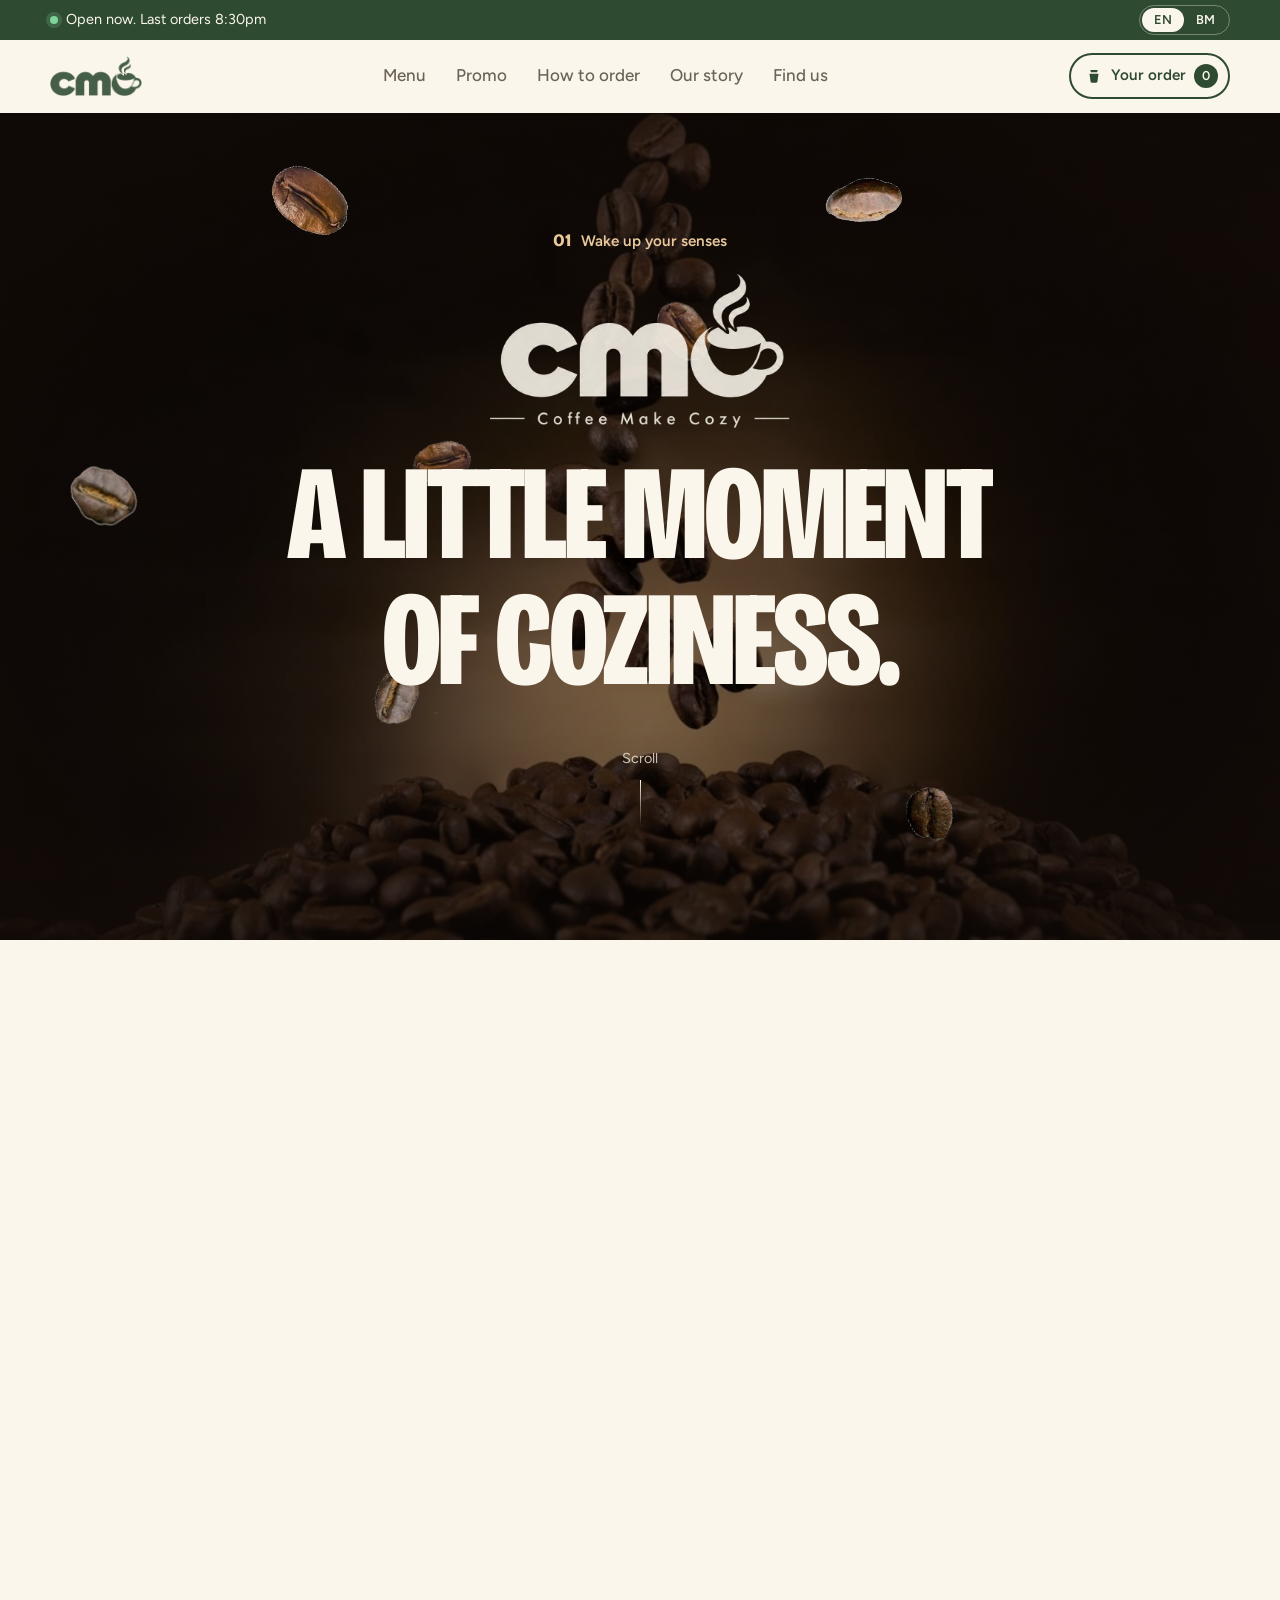
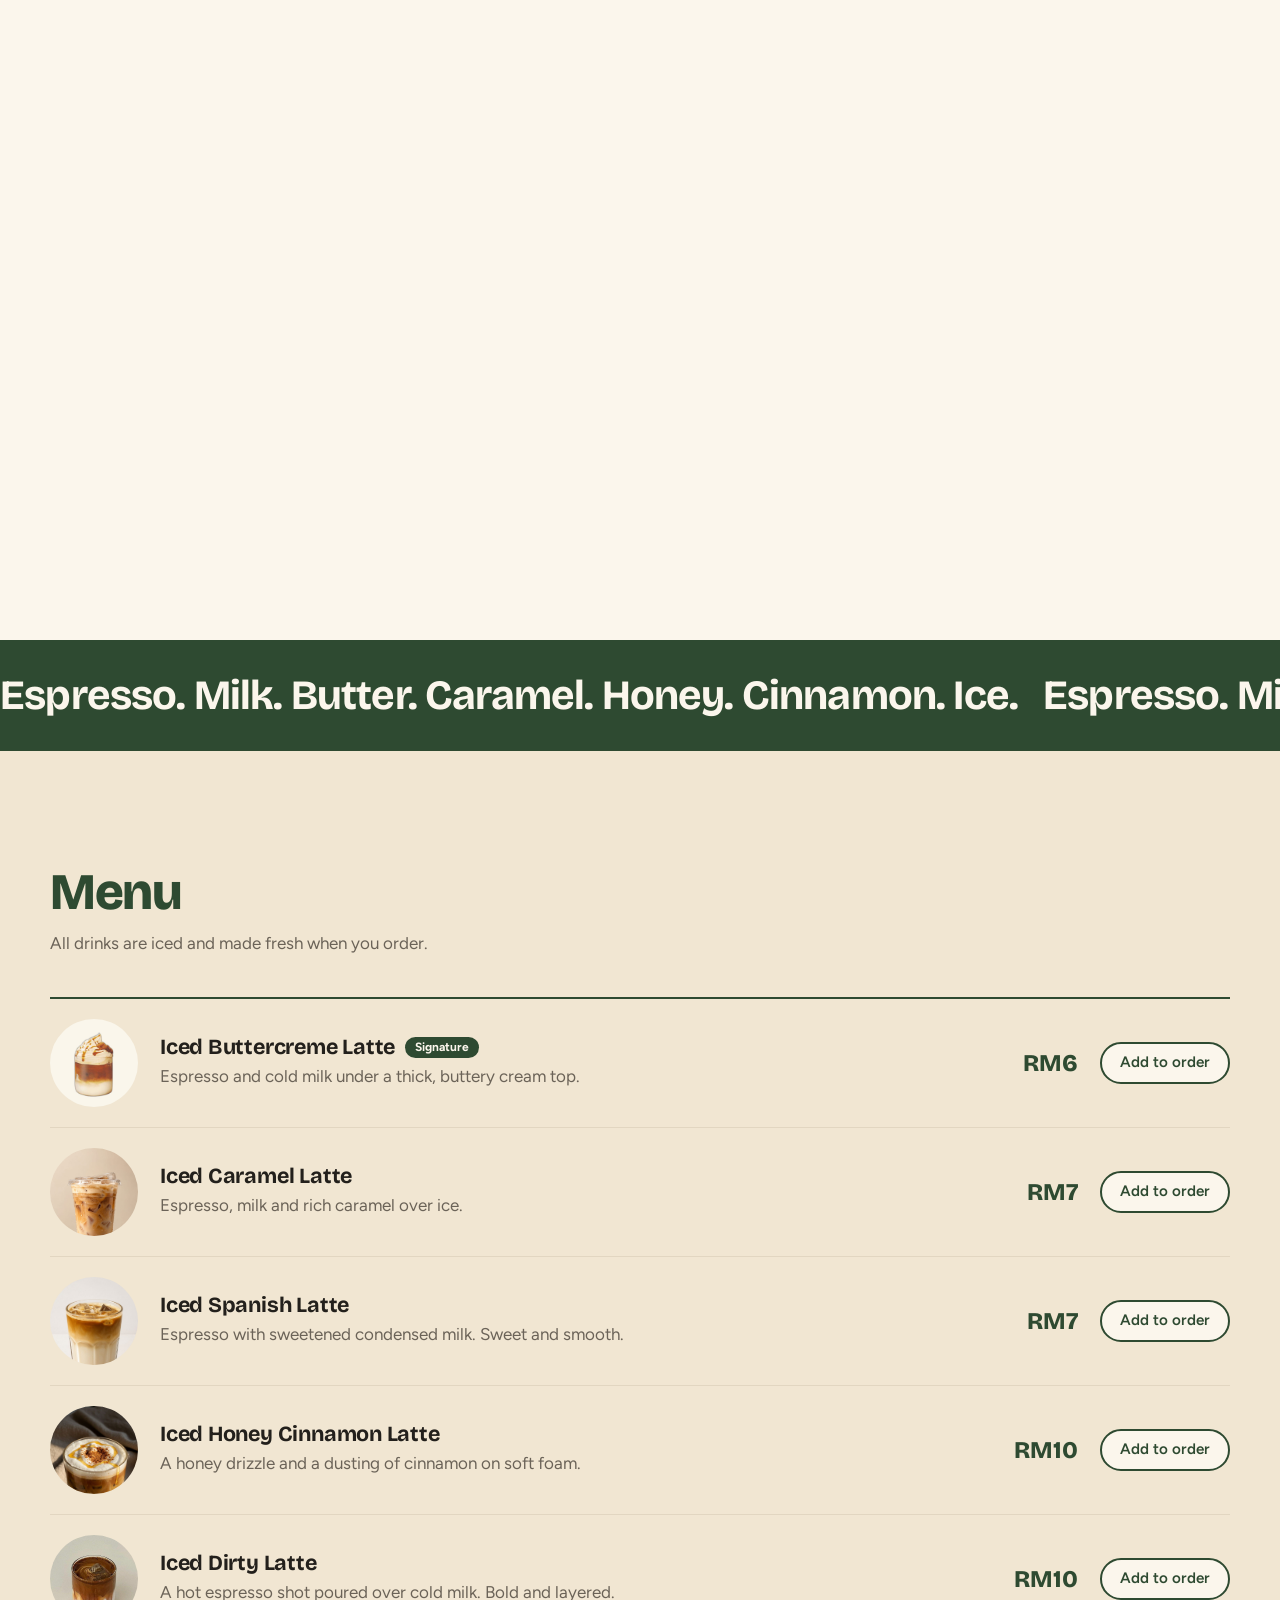
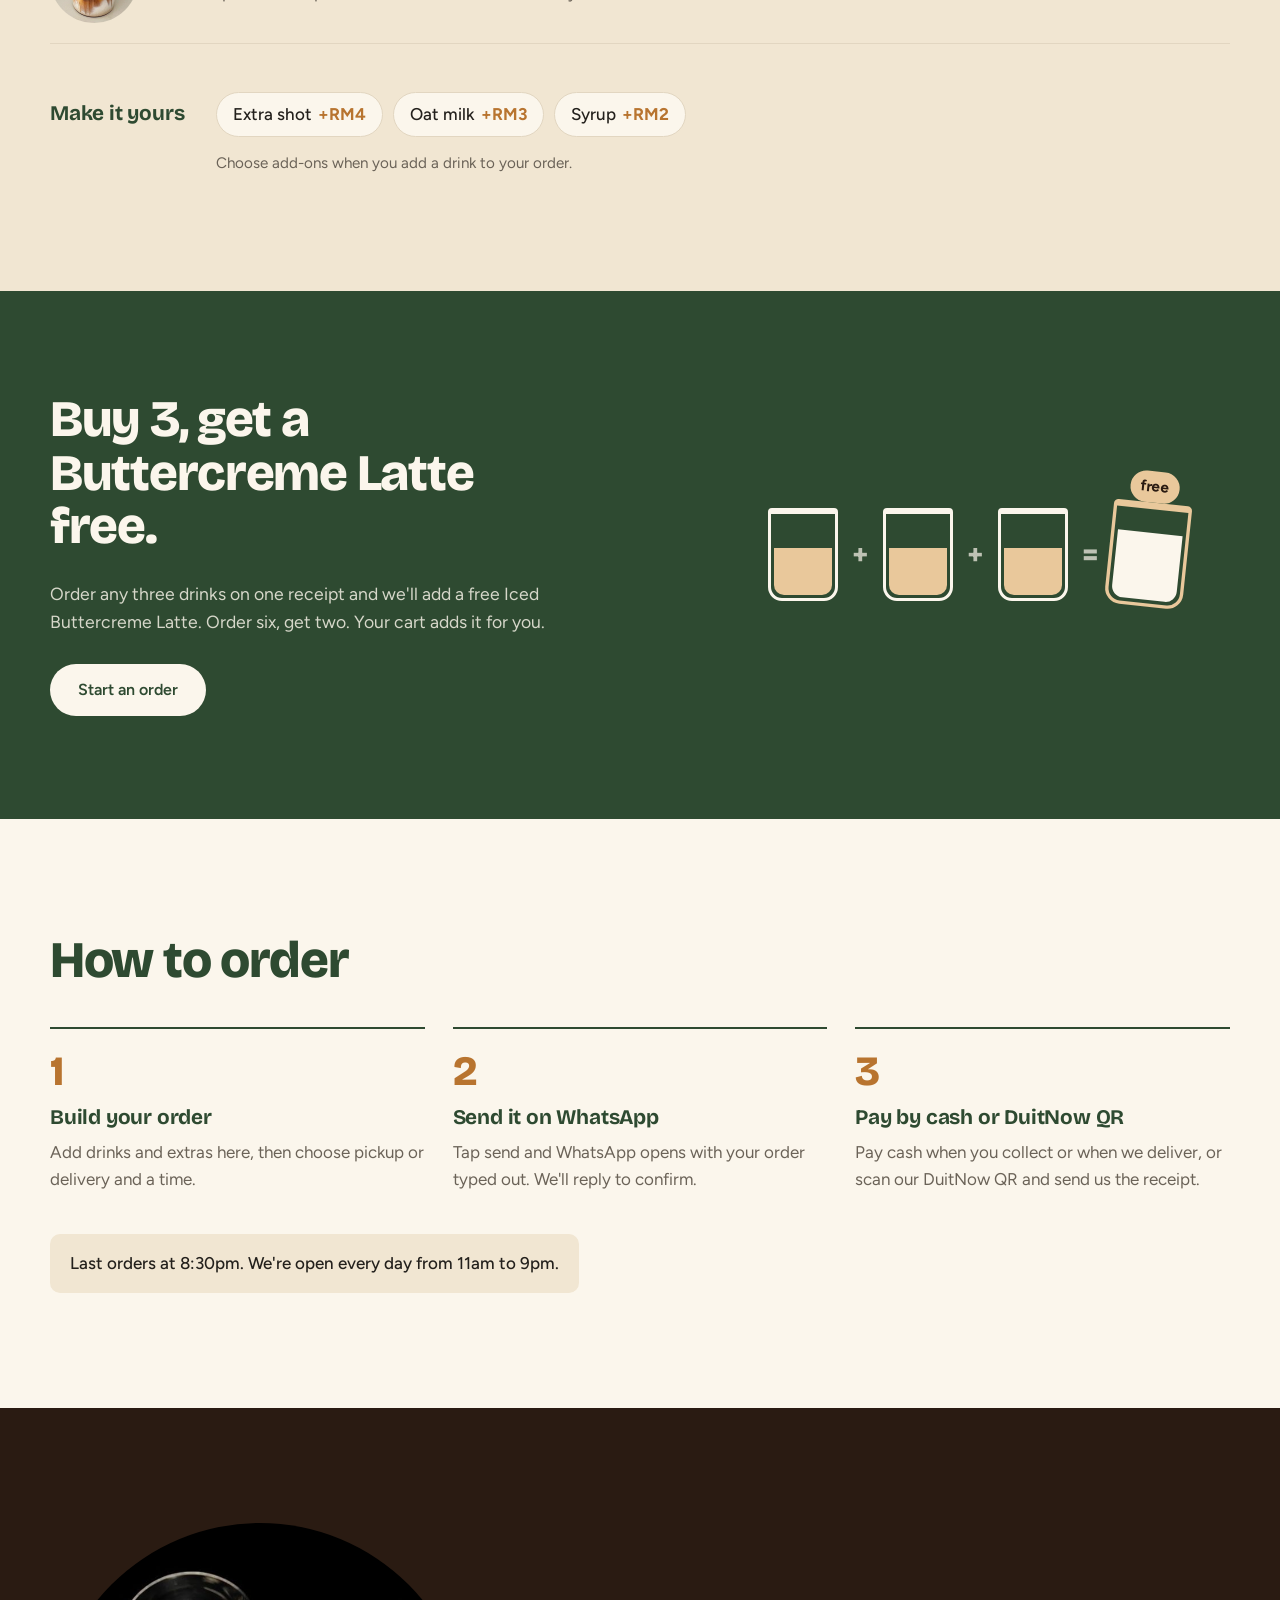
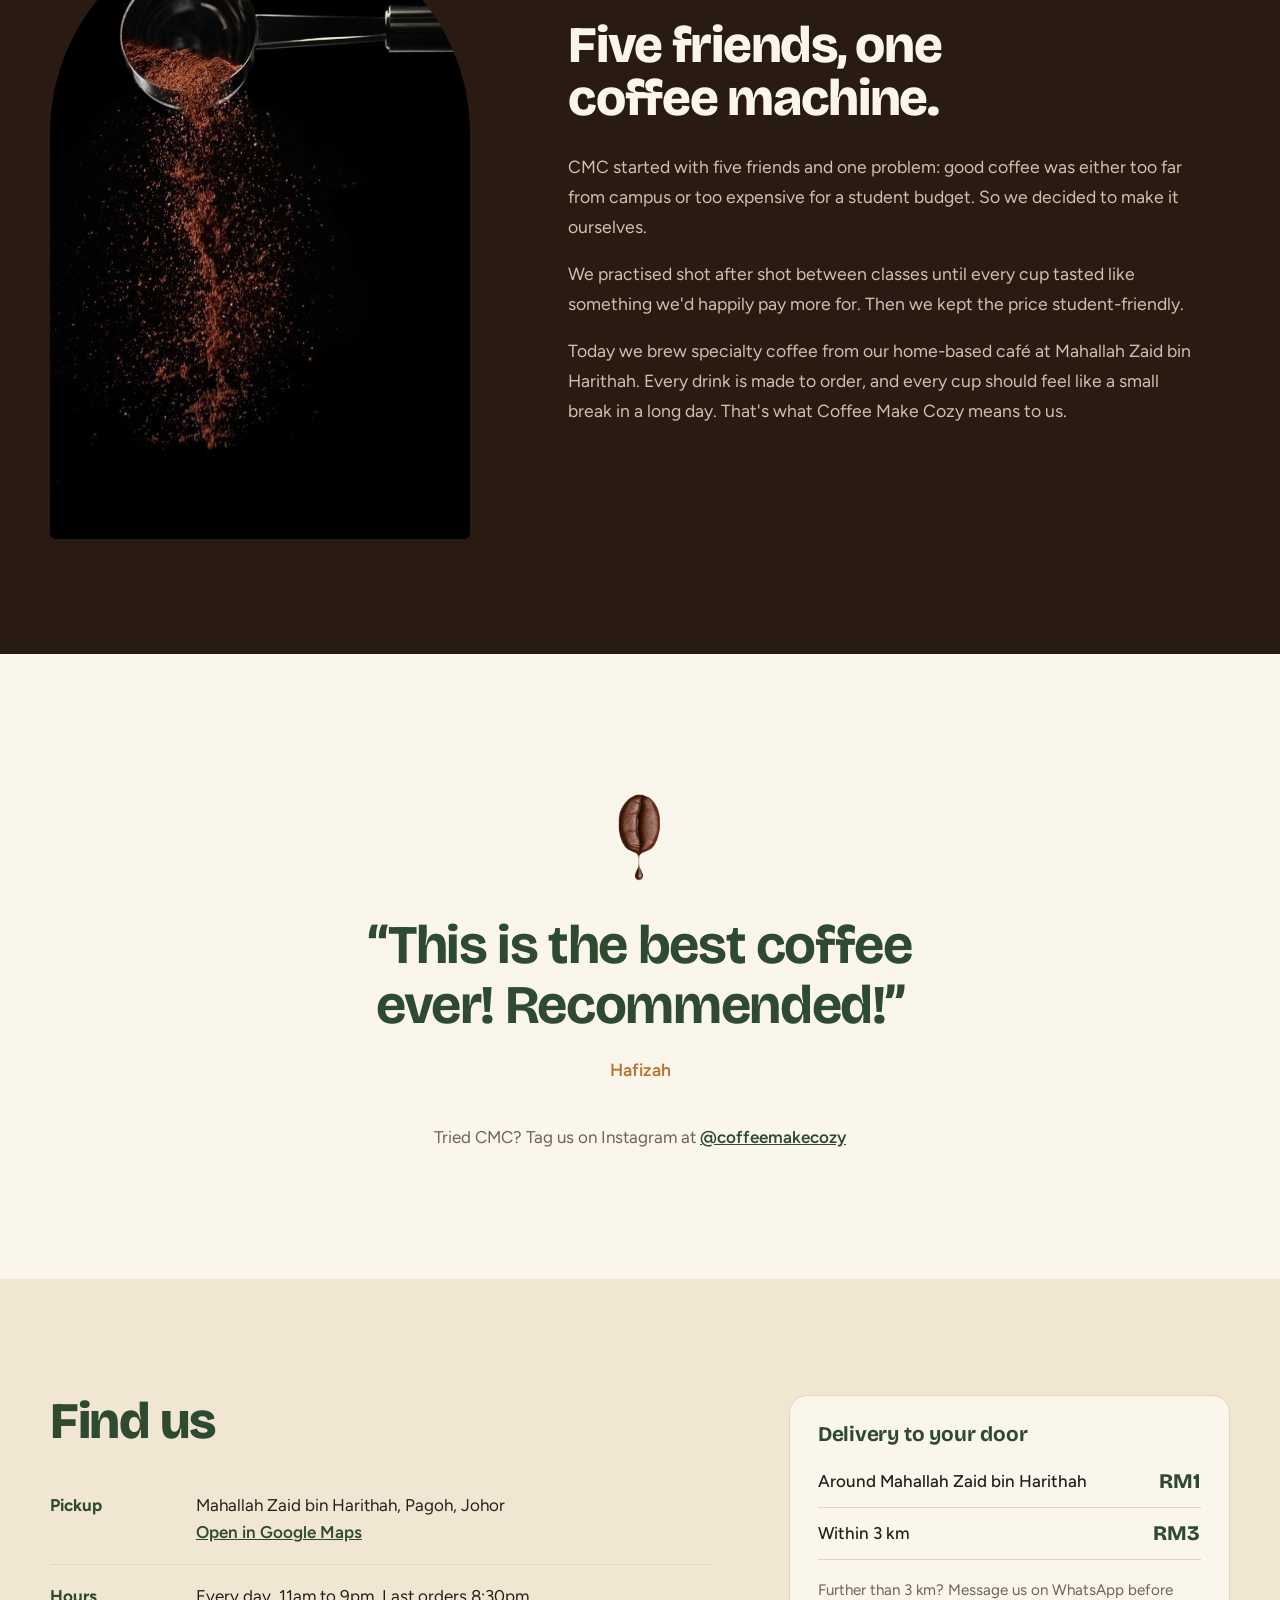
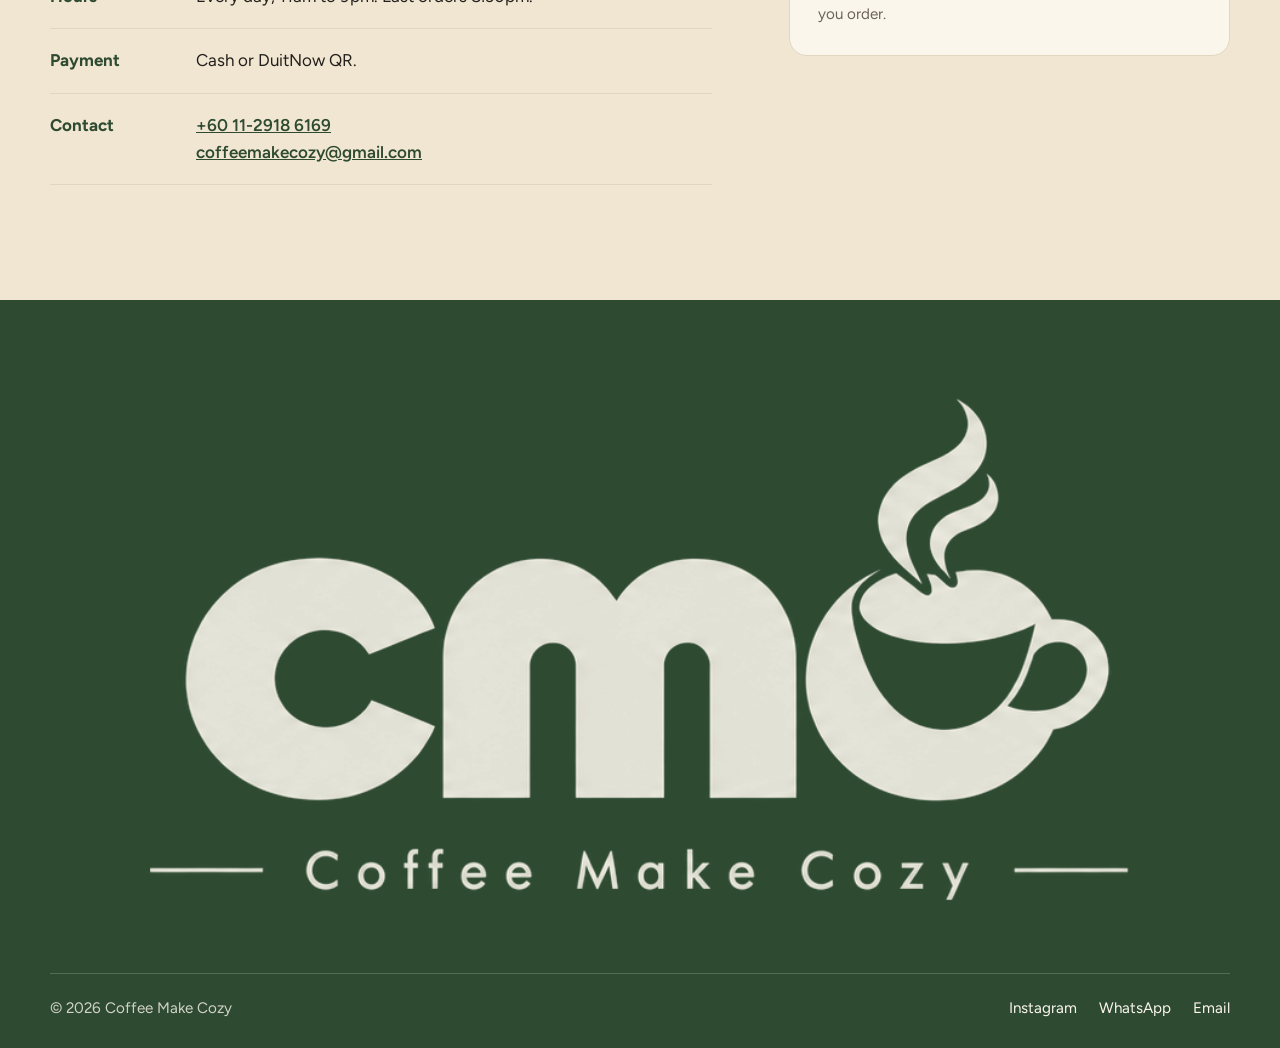
==== index.html @ 8792f879 "Scene 2: plastic-cup iced latte and real carafe pour - Iced latte in a clear plastic cup (background" ====
<!doctype html>
<html lang="en" class="no-js">
<head>
  <meta charset="utf-8">
  <meta name="viewport" content="width=device-width, initial-scale=1">
  <title>Coffee Make Cozy | Specialty iced lattes in Pagoh, Johor</title>
  <meta name="description" content="Specialty iced lattes at student prices. Order online or on WhatsApp, pick up at Mahallah Zaid bin Harithah, Pagoh, or get it delivered.">
  <meta name="theme-color" content="#2E4A31">
  <meta property="og:title" content="Coffee Make Cozy">
  <meta property="og:description" content="Specialty iced lattes at student prices in Pagoh, Johor.">
  <meta property="og:image" content="assets/img/beans-falling-dark.jpg">
  <link rel="icon" href="assets/img/mark-green.png" type="image/png">
  <link rel="preconnect" href="https://fonts.googleapis.com">
  <link rel="preconnect" href="https://fonts.gstatic.com" crossorigin>
  <link href="https://fonts.googleapis.com/css2?family=Bricolage+Grotesque:opsz,wdth,wght@12..96,75..100,500..800&family=Figtree:wght@400;500;600;700&display=swap" rel="stylesheet">
  <link rel="stylesheet" href="styles.css">
  <script>document.documentElement.classList.replace("no-js", "js");</script>
</head>
<body>
  <a class="skip-link" href="#main" data-i18n="skip">Skip to content</a>

  <div class="topbar">
    <div class="wrap topbar-inner">
      <p class="status" id="open-status"><span class="status-dot"></span><span id="open-status-text">Open daily, 11am to 9pm</span></p>
      <div class="lang" role="group" aria-label="Language">
        <button type="button" data-lang="en" aria-pressed="true">EN</button>
        <button type="button" data-lang="ms" aria-pressed="false">BM</button>
      </div>
    </div>
  </div>

  <header class="header">
    <div class="wrap header-inner">
      <a href="#top" class="brand" aria-label="Coffee Make Cozy, home">
        <img src="assets/img/mark-green.png" alt="" width="96" height="42">
      </a>
      <nav class="nav" id="nav" aria-label="Main">
        <a href="#menu" data-i18n="nav.menu">Menu</a>
        <a href="#promo" data-i18n="nav.promo">Promo</a>
        <a href="#how" data-i18n="nav.how">How to order</a>
        <a href="#story" data-i18n="nav.story">Our story</a>
        <a href="#find" data-i18n="nav.find">Find us</a>
      </nav>
      <div class="header-actions">
        <button type="button" class="cart-btn" id="cart-open" aria-haspopup="dialog">
          <svg viewBox="0 0 24 24" aria-hidden="true"><path d="M7 4h10l-1 3H8L7 4zm-1 5h12l-1.4 10.2A2 2 0 0 1 14.6 21H9.4a2 2 0 0 1-2-1.8L6 9z"/></svg>
          <span data-i18n="cart.button">Your order</span>
          <span class="cart-count" id="cart-count" aria-live="polite">0</span>
        </button>
        <button type="button" class="menu-toggle" id="menu-toggle" aria-expanded="false" aria-controls="nav">
          <span class="sr-only" data-i18n="nav.toggle">Menu</span>
          <span></span><span></span>
        </button>
      </div>
    </div>
  </header>

  <main id="main">
    <!-- STORY: three scroll-driven scenes (pinned stage) -->
    <section class="cmc-story" id="top" aria-label="Coffee Make Cozy">
      <div class="story-stage" id="story-stage">

        <!-- SCENE 01: Wake up your senses -->
        <div class="scene scene-1" id="scene-1">
          <div class="s1-bg"><img src="assets/img/beans-falling-dark.jpg" alt="" width="1289" height="860" fetchpriority="high"></div>
          <div class="s1-beans" id="s1-beans" aria-hidden="true"></div>
          <div class="s1-content">
            <p class="scene-tag"><span>01</span> <span data-i18n="s1.tag">Wake up your senses</span></p>
            <img class="s1-logo" src="assets/img/logo-cream.png" alt="Coffee Make Cozy" width="808" height="416">
            <h1 class="s1-title">
              <span class="line"><span data-i18n="s1.l1">A little moment</span></span>
              <span class="line"><span data-i18n="s1.l2">of coziness.</span></span>
            </h1>
            <p class="s1-cue" aria-hidden="true"><span data-i18n="s1.cue">Scroll</span><i></i></p>
          </div>
        </div>

        <!-- SCENE 02: The art of coffee -->
        <div class="scene scene-2" id="scene-2">
          <div class="s2-photo" id="s2-photo"><img src="assets/img/espresso-shot.jpg" alt="Espresso pouring from a portafilter into a glass" width="965" height="516" loading="lazy"></div>
          <div class="wrap s2-grid">
            <div class="s2-text">
              <p class="scene-tag"><span>02</span> <span data-i18n="s2.tag">The art of coffee</span></p>
              <h2 class="s2-title">
                <span class="s2-t1"><span class="line"><span data-i18n="s2.a1">Espresso.</span></span><span class="line"><span data-i18n="s2.a2">Milk.</span></span><span class="line"><span data-i18n="s2.a3">Ice.</span></span></span>
                <span class="s2-t2"><span class="line"><span data-i18n="s2.b1">Good coffee.</span></span><span class="line"><span data-i18n="s2.b2">Better moments.</span></span></span>
              </h2>
            </div>
            <div class="s2-glass" id="s2-glass" aria-hidden="true">
              <img class="s2-pour" src="assets/img/coffee-pour.webp" alt="" width="700" height="932" loading="lazy">
              <img class="glass-ghost" src="assets/img/cup-empty.webp" alt="" width="492" height="706" loading="lazy">
              <img class="glass-fill" src="assets/img/cup-latte.webp" alt="" width="492" height="706" loading="lazy">
              <span class="ice ice-1"></span><span class="ice ice-2"></span><span class="ice ice-3"></span>
            </div>
            <ol class="s2-steps">
              <li data-step="ice"><b data-i18n="s2.ice">Ice</b><span data-i18n="s2.iceD">A full glass, so every sip stays cold.</span></li>
              <li data-step="milk"><b data-i18n="s2.milk">Milk</b><span data-i18n="s2.milkD">Fresh and cold, poured first.</span></li>
              <li data-step="espresso"><b data-i18n="s2.esp">Espresso</b><span data-i18n="s2.espD">Pulled to order and poured over the top.</span></li>
            </ol>
          </div>
        </div>

        <!-- SCENE 03: Signature collection -->
        <div class="scene scene-3" id="scene-3">
          <div class="wrap s3-grid">
            <div class="s3-copy">
              <p class="scene-tag s3-item"><span>03</span> <span data-i18n="s3.tag">Signature collection</span></p>
              <h2 class="s3-title s3-item">Iced Buttercreme Latte</h2>
              <p class="s3-desc s3-item" data-i18n="sig.body">Espresso and cold milk under a thick, buttery cream top. It's the drink we're known for, and the one we give away free with every three you buy.</p>
              <div class="s3-buy s3-item">
                <span class="price-big">RM6</span>
                <button type="button" class="btn btn-ghost" data-add="buttercreme" data-i18n="menu.add">Add to order</button>
              </div>
              <div class="s3-cta s3-item">
                <a href="#menu" class="btn btn-primary" data-i18n="hero.order">Order now</a>
                <a href="https://wa.me/601129186169" class="btn btn-wa" target="_blank" rel="noopener">
                  <svg viewBox="0 0 24 24" aria-hidden="true"><path d="M12 2a10 10 0 0 0-8.6 15.1L2 22l5-1.3A10 10 0 1 0 12 2zm5.3 14.1c-.2.6-1.3 1.2-1.8 1.2-.5.1-1 .2-3.3-.7-2.8-1.1-4.5-4-4.7-4.2-.1-.2-1.1-1.5-1.1-2.9s.7-2 1-2.3c.2-.3.5-.3.7-.3h.5c.2 0 .4 0 .6.5l.8 2c.1.2.1.4 0 .5l-.3.5-.4.4c-.1.2-.3.3-.1.6.2.3.8 1.3 1.7 2.1 1.2 1 2.1 1.3 2.4 1.5.3.1.5.1.6-.1l.9-1c.2-.3.4-.2.6-.1l1.9.9c.3.1.5.2.5.3.1.2.1.7-.1 1.3z"/></svg>
                  <span data-i18n="hero.wa">Chat on WhatsApp</span>
                </a>
              </div>
              <ul class="hero-facts s3-item">
                <li><strong data-i18n="hero.fact0a">RM6–10</strong> <span data-i18n="hero.fact0">specialty coffee at student prices</span></li>
                <li><strong data-i18n="hero.fact2a">Buy 3</strong> <span data-i18n="hero.fact2">get a signature free</span></li>
                <li><strong>RM1</strong> <span data-i18n="hero.fact3">delivery around the mahallah</span></li>
              </ul>
            </div>
          </div>
          <div class="s3-cup" id="s3-cup"><img src="assets/img/signature-cup.webp" alt="Iced Buttercreme Latte with whipped cream and caramel drizzle" width="430" height="700" loading="lazy"></div>
        </div>

      </div>
    </section>

    <!-- INGREDIENT MARQUEE -->
    <div class="marquee" aria-hidden="true">
      <div class="marquee-track">
        <span>Espresso. Milk. Butter. Caramel. Honey. Cinnamon. Ice.</span>
        <span>Espresso. Milk. Butter. Caramel. Honey. Cinnamon. Ice.</span>
      </div>
    </div>

    <!-- MENU -->
    <section class="menu" id="menu">
      <div class="wrap">
        <div class="section-head">
          <h2 data-i18n="menu.title">Menu</h2>
          <p data-i18n="menu.sub">All drinks are iced and made fresh when you order.</p>
        </div>
        <ul class="menu-list" id="menu-list"></ul>
        <div class="addons">
          <h3 data-i18n="menu.addons">Make it yours</h3>
          <ul class="addon-list" id="addon-list"></ul>
          <p class="addons-note" data-i18n="menu.addonsNote">Choose add-ons when you add a drink to your order.</p>
        </div>
      </div>
    </section>

    <!-- PROMO -->
    <section class="promo" id="promo">
      <div class="wrap promo-inner">
        <div class="promo-copy">
          <h2 data-i18n="promo.title">Buy 3, get a Buttercreme Latte free.</h2>
          <p data-i18n="promo.body">Order any three drinks on one receipt and we'll add a free Iced Buttercreme Latte. Order six, get two. Your cart adds it for you.</p>
          <a href="#menu" class="btn btn-cream" data-i18n="promo.cta">Start an order</a>
        </div>
        <div class="promo-cups" aria-hidden="true">
          <span class="cup"></span><span class="plus">+</span>
          <span class="cup"></span><span class="plus">+</span>
          <span class="cup"></span><span class="plus">=</span>
          <span class="cup cup-free"><em data-i18n="promo.free">free</em></span>
        </div>
      </div>
    </section>

    <!-- HOW TO ORDER -->
    <section class="how" id="how">
      <div class="wrap">
        <div class="section-head">
          <h2 data-i18n="how.title">How to order</h2>
        </div>
        <ol class="steps">
          <li>
            <h3 data-i18n="how.s1t">Build your order</h3>
            <p data-i18n="how.s1">Add drinks and extras here, then choose pickup or delivery and a time.</p>
          </li>
          <li>
            <h3 data-i18n="how.s2t">Send it on WhatsApp</h3>
            <p data-i18n="how.s2">Tap send and WhatsApp opens with your order typed out. We'll reply to confirm.</p>
          </li>
          <li>
            <h3 data-i18n="how.s3t">Pay by cash or DuitNow QR</h3>
            <p data-i18n="how.s3">Pay cash when you collect or when we deliver, or scan our DuitNow QR and send us the receipt.</p>
          </li>
        </ol>
        <p class="how-note" data-i18n="how.note">Last orders at 8:30pm. We're open every day from 11am to 9pm.</p>
      </div>
    </section>

    <!-- STORY -->
    <section class="story" id="story">
      <div class="wrap story-grid">
        <figure class="arch story-arch">
          <img src="assets/img/grounds-pour.jpg" alt="Freshly ground coffee falling from a scoop" width="734" height="1200" loading="lazy">
        </figure>
        <div class="story-copy">
          <h2 data-i18n="story.title">Five friends, one coffee machine.</h2>
          <p data-i18n="story.p1">CMC started with five friends and one problem: good coffee was either too far from campus or too expensive for a student budget. So we decided to make it ourselves.</p>
          <p data-i18n="story.p2">We practised shot after shot between classes until every cup tasted like something we'd happily pay more for. Then we kept the price student-friendly.</p>
          <p data-i18n="story.p3">Today we brew specialty coffee from our home-based café at Mahallah Zaid bin Harithah. Every drink is made to order, and every cup should feel like a small break in a long day. That's what Coffee Make Cozy means to us.</p>
        </div>
      </div>
    </section>

    <!-- REVIEW -->
    <section class="review" aria-labelledby="review-title">
      <div class="wrap review-inner">
        <h2 id="review-title" class="sr-only" data-i18n="review.title">What customers say</h2>
        <img class="review-bean" src="assets/img/bean-drip.webp" alt="" aria-hidden="true">
        <figure>
          <blockquote>“This is the best coffee ever! Recommended!”</blockquote>
          <figcaption>Hafizah</figcaption>
        </figure>
        <p class="review-ask"><span data-i18n="review.ask">Tried CMC? Tag us on Instagram at</span> <a href="https://instagram.com/coffeemakecozy" target="_blank" rel="noopener">@coffeemakecozy</a></p>
      </div>
    </section>

    <!-- FIND US -->
    <section class="find" id="find">
      <div class="wrap find-grid">
        <div>
          <h2 data-i18n="find.title">Find us</h2>
          <dl class="find-list">
            <div>
              <dt data-i18n="find.pickup">Pickup</dt>
              <dd>Mahallah Zaid bin Harithah, Pagoh, Johor<br>
                <a href="https://www.google.com/maps/search/?api=1&query=Mahallah+Zaid+bin+Harithah+Pagoh+Johor" target="_blank" rel="noopener" data-i18n="find.map">Open in Google Maps</a>
              </dd>
            </div>
            <div>
              <dt data-i18n="find.hours">Hours</dt>
              <dd data-i18n="find.hoursVal">Every day, 11am to 9pm. Last orders 8:30pm.</dd>
            </div>
            <div>
              <dt data-i18n="find.pay">Payment</dt>
              <dd data-i18n="find.payVal">Cash or DuitNow QR.</dd>
            </div>
            <div>
              <dt data-i18n="find.contact">Contact</dt>
              <dd>
                <a href="https://wa.me/601129186169" target="_blank" rel="noopener">+60 11-2918 6169</a><br>
                <a href="mailto:coffeemakecozy@gmail.com">coffeemakecozy@gmail.com</a>
              </dd>
            </div>
          </dl>
        </div>
        <div class="delivery-card">
          <h3 data-i18n="find.delivery">Delivery to your door</h3>
          <table class="fees">
            <tbody>
              <tr><th scope="row" data-i18n="find.zone1">Around Mahallah Zaid bin Harithah</th><td>RM1</td></tr>
              <tr><th scope="row" data-i18n="find.zone2">Within 3 km</th><td>RM3</td></tr>
            </tbody>
          </table>
          <p data-i18n="find.further">Further than 3 km? Message us on WhatsApp before you order.</p>
        </div>
      </div>
    </section>
  </main>

  <footer class="footer">
    <div class="wrap">
      <img class="footer-logo" src="assets/img/logo-cream.png" alt="Coffee Make Cozy" width="808" height="416">
      <div class="footer-row">
        <p>© <span id="year"></span> Coffee Make Cozy</p>
        <nav aria-label="Social">
          <a href="https://instagram.com/coffeemakecozy" target="_blank" rel="noopener">Instagram</a>
          <a href="https://wa.me/601129186169" target="_blank" rel="noopener">WhatsApp</a>
          <a href="mailto:coffeemakecozy@gmail.com" data-i18n="footer.email">Email</a>
        </nav>
      </div>
    </div>
  </footer>

  <!-- Floating cart button (mobile) -->
  <button type="button" class="fab" id="fab" hidden>
    <span data-i18n="cart.view">View order</span>
    <span class="fab-total" id="fab-total">RM0</span>
  </button>

  <!-- Add-to-order dialog -->
  <dialog class="sheet" id="item-dialog" aria-labelledby="item-title">
    <form method="dialog" class="sheet-body" id="item-form">
      <div class="sheet-head">
        <h2 id="item-title">Drink</h2>
        <button type="button" class="icon-btn" data-close aria-label="Close">×</button>
      </div>
      <p class="item-desc" id="item-desc"></p>
      <fieldset class="opts">
        <legend data-i18n="item.addons">Add-ons (optional)</legend>
        <div id="item-addons"></div>
      </fieldset>
      <div class="qty-row">
        <span data-i18n="item.qty">Quantity</span>
        <div class="qty">
          <button type="button" data-step="-1" aria-label="Decrease">−</button>
          <output id="item-qty">1</output>
          <button type="button" data-step="1" aria-label="Increase">+</button>
        </div>
      </div>
      <button type="submit" class="btn btn-primary btn-block" id="item-submit">Add to order</button>
    </form>
  </dialog>

  <!-- Cart drawer -->
  <dialog class="drawer" id="cart" aria-labelledby="cart-title">
    <div class="drawer-body">
      <div class="sheet-head">
        <h2 id="cart-title" data-i18n="cart.title">Your order</h2>
        <button type="button" class="icon-btn" data-close aria-label="Close">×</button>
      </div>

      <div id="cart-empty" class="cart-empty">
        <p data-i18n="cart.empty">Your order is empty. Add a drink from the menu to get started.</p>
        <a href="#menu" class="btn btn-primary" data-close data-i18n="cart.browse">Browse the menu</a>
      </div>

      <form id="checkout" novalidate>
        <ul class="cart-lines" id="cart-lines"></ul>
        <p class="promo-hint" id="promo-hint"></p>

        <fieldset class="opts">
          <legend data-i18n="co.how">Pickup or delivery</legend>
          <label class="choice"><input type="radio" name="mode" value="pickup" checked> <span><strong data-i18n="co.pickup">Pickup</strong><small>Mahallah Zaid bin Harithah</small></span><em>RM0</em></label>
          <label class="choice"><input type="radio" name="mode" value="d1"> <span><strong data-i18n="co.d1">Delivery around the mahallah</strong><small data-i18n="co.d1s">Around Mahallah Zaid bin Harithah</small></span><em>RM1</em></label>
          <label class="choice"><input type="radio" name="mode" value="d3"> <span><strong data-i18n="co.d3">Delivery within 3 km</strong><small data-i18n="co.d3s">Further? Ask us on WhatsApp first</small></span><em>RM3</em></label>
        </fieldset>

        <fieldset class="opts">
          <legend data-i18n="co.when">When</legend>
          <div class="field-row">
            <label><span data-i18n="co.day">Day</span>
              <select name="day" id="day"></select>
            </label>
            <label><span data-i18n="co.time">Time</span>
              <select name="time" id="time"></select>
            </label>
          </div>
        </fieldset>

        <fieldset class="opts">
          <legend data-i18n="co.details">Your details</legend>
          <label><span data-i18n="co.name">Name</span>
            <input name="name" required autocomplete="name">
          </label>
          <label><span data-i18n="co.phone">Phone number</span>
            <input name="phone" type="tel" required autocomplete="tel" inputmode="tel" placeholder="01X-XXX XXXX">
          </label>
          <label id="address-field" hidden><span data-i18n="co.address">Delivery address (block and room)</span>
            <textarea name="address" rows="2" autocomplete="street-address"></textarea>
          </label>
          <label><span data-i18n="co.notes">Notes (optional)</span>
            <input name="notes" data-i18n-placeholder="co.notesPh" placeholder="Less ice, less sweet…">
          </label>
        </fieldset>

        <fieldset class="opts">
          <legend data-i18n="co.payment">Payment</legend>
          <label class="choice"><input type="radio" name="pay" value="cash" checked> <span><strong data-i18n="co.cash">Cash</strong><small data-i18n="co.cashS">Pay when you collect or when we deliver</small></span></label>
          <label class="choice"><input type="radio" name="pay" value="duitnow"> <span><strong>DuitNow QR</strong><small data-i18n="co.duitnowS">Scan with any banking or e-wallet app</small></span></label>
        </fieldset>
        <div class="pay-box" id="duitnow-box" hidden>
          <img class="qr" id="duitnow-qr" src="assets/img/duitnow-qr.png" alt="Coffee Make Cozy DuitNow QR code" width="220" height="220">
          <a class="qr-save" id="duitnow-save" href="assets/img/duitnow-qr.png" download="CMC-DuitNow-QR.png" data-i18n="co.qrSave">Save QR to your phone</a>
          <p data-i18n="co.duitnowNote">Pay the total after we confirm your order on WhatsApp, then send us a screenshot of your receipt. On your phone? Save the QR and upload it in your banking app.</p>
          <p class="qr-missing" id="duitnow-missing" hidden data-i18n="co.duitnowMissing">We'll send our DuitNow QR on WhatsApp when we confirm your order.</p>
        </div>

        <dl class="totals">
          <div><dt data-i18n="co.subtotal">Drinks</dt><dd id="t-sub">RM0</dd></div>
          <div><dt data-i18n="co.fee">Delivery</dt><dd id="t-fee">RM0</dd></div>
          <div class="grand"><dt data-i18n="co.total">Total</dt><dd id="t-total">RM0</dd></div>
        </dl>

        <p class="form-error" id="form-error" role="alert"></p>
        <button type="submit" class="btn btn-wa btn-block">
          <svg viewBox="0 0 24 24" aria-hidden="true"><path d="M12 2a10 10 0 0 0-8.6 15.1L2 22l5-1.3A10 10 0 1 0 12 2zm5.3 14.1c-.2.6-1.3 1.2-1.8 1.2-.5.1-1 .2-3.3-.7-2.8-1.1-4.5-4-4.7-4.2-.1-.2-1.1-1.5-1.1-2.9s.7-2 1-2.3c.2-.3.5-.3.7-.3h.5c.2 0 .4 0 .6.5l.8 2c.1.2.1.4 0 .5l-.3.5-.4.4c-.1.2-.3.3-.1.6.2.3.8 1.3 1.7 2.1 1.2 1 2.1 1.3 2.4 1.5.3.1.5.1.6-.1l.9-1c.2-.3.4-.2.6-.1l1.9.9c.3.1.5.2.5.3.1.2.1.7-.1 1.3z"/></svg>
          <span data-i18n="co.send">Send order on WhatsApp</span>
        </button>
        <p class="send-note" data-i18n="co.sendNote">Your order isn't confirmed until we reply on WhatsApp.</p>
      </form>
    </div>
  </dialog>

  <div class="toast" id="toast" role="status" aria-live="polite"></div>

  <script src="assets/vendor/gsap.min.js"></script>
  <script src="assets/vendor/ScrollTrigger.min.js"></script>
  <script src="script.js"></script>
  <script src="story.js"></script>
</body>
</html>
---- styles.css ----
/* Coffee Make Cozy — brand tokens */
:root {
  --forest: #2E4A31;      /* logo green */
  --forest-deep: #1F3322;
  --cream: #FBF6EC;       /* logo background */
  --foam: #F1E6D2;        /* milk foam */
  --espresso: #2A1B12;
  --caramel: #B8742F;     /* honey / caramel accent */
  --caramel-soft: #E9C89B;
  --ink: #23201C;
  --muted: #6B6358;
  --line: #E2D6C1;
  --wa: #1F8F4E;

  --display: "Bricolage Grotesque", "Figtree", system-ui, sans-serif;
  --body: "Figtree", system-ui, -apple-system, sans-serif;

  --wrap: 1180px;
  --r-sm: 10px;
  --r-md: 18px;
  --r-lg: 28px;
}

*, *::before, *::after { box-sizing: border-box; }
html { scroll-behavior: smooth; scroll-padding-top: 88px; -webkit-text-size-adjust: 100%; }
body {
  margin: 0;
  font-family: var(--body);
  font-size: 1.0625rem;
  line-height: 1.6;
  color: var(--ink);
  background: var(--cream);
  -webkit-font-smoothing: antialiased;
}
img { max-width: 100%; display: block; height: auto; }
[hidden] { display: none !important; }
a { color: inherit; }
h1, h2, h3 { font-family: var(--display); line-height: 1.05; margin: 0 0 .5em; letter-spacing: -0.025em; font-weight: 800; }
h1 { font-size: clamp(2.6rem, 6.4vw, 5rem); }
h2 { font-size: clamp(2rem, 4.2vw, 3.2rem); }
h3 { font-size: 1.3rem; font-weight: 700; letter-spacing: -0.01em; }
p { margin: 0 0 1em; }
.wrap { width: min(100% - 32px, var(--wrap)); margin-inline: auto; }
.sr-only { position: absolute; width: 1px; height: 1px; overflow: hidden; clip: rect(0 0 0 0); white-space: nowrap; }
.skip-link { position: absolute; left: -999px; top: 8px; z-index: 200; background: var(--forest); color: var(--cream); padding: 8px 14px; border-radius: 8px; }
.skip-link:focus { left: 8px; }
:focus-visible { outline: 3px solid var(--caramel); outline-offset: 3px; border-radius: 4px; }

.kicker { font-weight: 600; color: var(--caramel); margin-bottom: .75em; font-size: 1rem; }

/* Buttons */
.btn {
  display: inline-flex; align-items: center; justify-content: center; gap: 10px;
  font: 600 1rem/1 var(--body); text-decoration: none; cursor: pointer;
  padding: 16px 26px; border-radius: 999px; border: 2px solid transparent;
  transition: background-color .15s, color .15s, transform .15s;
}
.btn:active { transform: scale(.98); }
.btn svg { width: 20px; height: 20px; fill: currentColor; flex: none; }
.btn-primary { background: var(--forest); color: var(--cream); }
.btn-primary:hover { background: var(--forest-deep); }
.btn-wa { background: var(--wa); color: #fff; }
.btn-wa:hover { background: #18773F; }
.btn-cream { background: var(--cream); color: var(--forest); }
.btn-cream:hover { background: #fff; }
.btn-block { width: 100%; }

/* Top bar */
.topbar { background: var(--forest); color: var(--cream); font-size: .9rem; }
.topbar-inner { display: flex; justify-content: space-between; align-items: center; min-height: 40px; gap: 12px; }
.status { margin: 0; display: flex; align-items: center; gap: 8px; }
.status-dot { width: 8px; height: 8px; border-radius: 50%; background: var(--caramel-soft); flex: none; }
.status.is-open .status-dot { background: #7FD49A; box-shadow: 0 0 0 4px rgba(127,212,154,.2); }
.lang { display: flex; border: 1px solid rgba(251,246,236,.35); border-radius: 999px; padding: 2px; }
.lang button { font: 600 .8rem/1 var(--body); background: none; color: var(--cream); border: 0; padding: 6px 12px; border-radius: 999px; cursor: pointer; }
.lang button[aria-pressed="true"] { background: var(--cream); color: var(--forest); }

/* Header */
.header { position: sticky; top: 0; z-index: 50; background: rgba(251,246,236,.92); backdrop-filter: blur(10px); border-bottom: 1px solid transparent; transition: border-color .2s; }
.header.scrolled { border-color: var(--line); }
.header-inner { display: flex; align-items: center; justify-content: space-between; height: 72px; gap: 20px; }
.brand img { width: 92px; height: auto; }
.nav { display: flex; gap: 30px; }
.nav a { text-decoration: none; font-weight: 500; color: var(--muted); }
.nav a:hover { color: var(--forest); }
.header-actions { display: flex; align-items: center; gap: 8px; }
.cart-btn {
  display: inline-flex; align-items: center; gap: 8px; cursor: pointer;
  font: 600 .95rem/1 var(--body); color: var(--forest); background: transparent;
  border: 2px solid var(--forest); border-radius: 999px; padding: 9px 10px 9px 14px;
}
.cart-btn svg { width: 18px; height: 18px; fill: currentColor; }
.cart-count { background: var(--forest); color: var(--cream); min-width: 24px; height: 24px; border-radius: 999px; display: grid; place-items: center; font-size: .8rem; padding: 0 6px; }
.cart-count.bump { animation: bump .35s ease; }
@keyframes bump { 50% { transform: scale(1.3); } }
.menu-toggle { display: none; width: 44px; height: 44px; border: 0; background: none; cursor: pointer; position: relative; }
.menu-toggle span:not(.sr-only) { position: absolute; left: 11px; right: 11px; height: 2px; background: var(--forest); transition: transform .2s; }
.menu-toggle span:nth-of-type(2) { top: 18px; }
.menu-toggle span:nth-of-type(3) { top: 25px; }
.menu-toggle[aria-expanded="true"] span:nth-of-type(2) { transform: translateY(3.5px) rotate(45deg); }
.menu-toggle[aria-expanded="true"] span:nth-of-type(3) { transform: translateY(-3.5px) rotate(-45deg); }

/* Facts row (scene 3) */
.hero-facts { list-style: none; padding: 0; margin: 0; display: flex; flex-wrap: wrap; gap: 14px 32px; border-top: 1px solid var(--line); padding-top: 22px; }
.hero-facts li { display: flex; flex-direction: column; font-size: .95rem; color: var(--muted); }
.hero-facts strong { font-family: var(--display); font-size: 1.5rem; color: var(--forest); line-height: 1.2; }
.arch { margin: 0; overflow: hidden; border-radius: 999px 999px var(--r-lg) var(--r-lg); background: var(--espresso); }
.arch img { width: 100%; height: 100%; object-fit: cover; }

/* Marquee */
.marquee { background: var(--forest); color: var(--cream); overflow: hidden; padding: 22px 0; }
.marquee-track { display: flex; width: max-content; animation: slide 38s linear infinite; }
.marquee span { font-family: var(--display); font-weight: 700; font-size: clamp(1.6rem, 3.4vw, 2.6rem); letter-spacing: -0.02em; padding-right: .6em; white-space: nowrap; }
@keyframes slide { to { transform: translateX(-50%); } }

.price-big { font-family: var(--display); font-size: 3rem; font-weight: 800; color: var(--caramel); line-height: 1; }

/* Menu board */
.menu { padding: clamp(72px, 9vw, 120px) 0; background: var(--foam); }
.section-head { margin-bottom: 40px; }
.section-head h2 { color: var(--forest); margin-bottom: .2em; }
.section-head p { color: var(--muted); margin: 0; }
.menu-list { list-style: none; padding: 0; margin: 0; border-top: 2px solid var(--forest); }
.menu-item { display: grid; grid-template-columns: 88px 1fr auto auto; gap: 22px; align-items: center; padding: 20px 0; border-bottom: 1px solid var(--line); }
.menu-thumb { width: 88px; height: 88px; border-radius: 50%; overflow: hidden; background: var(--cream); display: grid; place-items: center; }
.menu-thumb img { width: 100%; height: 100%; object-fit: cover; }
.menu-thumb svg { width: 40px; height: 40px; fill: var(--forest); opacity: .75; }
.menu-item h3 { margin: 0 0 4px; font-size: 1.35rem; display: flex; align-items: center; gap: 10px; flex-wrap: wrap; }
.menu-item p { margin: 0; color: var(--muted); max-width: 56ch; }
.badge { font-family: var(--body); font-size: .75rem; font-weight: 700; letter-spacing: 0; background: var(--forest); color: var(--cream); padding: 4px 10px; border-radius: 999px; }
.menu-price { font-family: var(--display); font-weight: 800; font-size: 1.5rem; color: var(--forest); }
.add-btn { font: 600 .95rem/1 var(--body); background: var(--cream); color: var(--forest); border: 2px solid var(--forest); border-radius: 999px; padding: 11px 18px; cursor: pointer; white-space: nowrap; }
.add-btn:hover { background: var(--forest); color: var(--cream); }
.addons { margin-top: 48px; display: grid; grid-template-columns: auto 1fr; gap: 8px 32px; align-items: baseline; }
.addons h3 { margin: 0; color: var(--forest); }
.addon-list { list-style: none; padding: 0; margin: 0; display: flex; flex-wrap: wrap; gap: 10px; }
.addon-list li { background: var(--cream); border: 1px solid var(--line); border-radius: 999px; padding: 8px 16px; font-weight: 500; }
.addon-list li b { color: var(--caramel); margin-left: 6px; }
.addons-note { grid-column: 2; color: var(--muted); font-size: .95rem; margin: 6px 0 0; }

/* Promo */
.promo { background: var(--forest); color: var(--cream); padding: clamp(64px, 8vw, 104px) 0; }
.promo-inner { display: grid; grid-template-columns: 1.1fr .9fr; gap: 48px; align-items: center; }
.promo h2 { max-width: 16ch; }
.promo p { color: rgba(251,246,236,.82); max-width: 46ch; font-size: 1.1rem; margin-bottom: 28px; }
.promo-cups { display: flex; align-items: center; justify-content: center; gap: clamp(6px, 1.4vw, 14px); flex-wrap: nowrap; }
.cup { position: relative; width: clamp(44px, 6vw, 70px); aspect-ratio: 3 / 4; border: 3px solid var(--cream); border-top-width: 6px; border-radius: 4px 4px 14px 14px; flex: none; }
.cup::after { content: ""; position: absolute; inset: 40% 3px 3px; background: var(--caramel-soft); border-radius: 0 0 10px 10px; }
.cup-free { border-color: var(--caramel-soft); transform: rotate(6deg) scale(1.12); }
.cup-free::after { background: var(--cream); inset: 25% 3px 3px; }
.cup-free em { position: absolute; z-index: 1; left: 50%; top: -34px; transform: translateX(-50%); font-style: normal; font-weight: 700; font-size: .85rem; background: var(--caramel-soft); color: var(--espresso); padding: 3px 9px; border-radius: 999px; white-space: nowrap; }
.plus { font-family: var(--display); font-size: clamp(1.4rem, 3vw, 2rem); font-weight: 700; opacity: .7; }

/* How */
.how { padding: clamp(72px, 9vw, 120px) 0; }
.steps { list-style: none; padding: 0; margin: 0; display: grid; grid-template-columns: repeat(3, 1fr); gap: 28px; counter-reset: step; }
.steps li { counter-increment: step; border-top: 2px solid var(--forest); padding-top: 22px; }
.steps li::before { content: counter(step); display: block; font-family: var(--display); font-weight: 800; font-size: 2.6rem; line-height: 1; color: var(--caramel); margin-bottom: 14px; }
.steps h3 { color: var(--forest); }
.steps p { color: var(--muted); margin: 0; max-width: 34ch; }
.how-note { margin: 40px 0 0; padding: 16px 20px; background: var(--foam); border-radius: var(--r-sm); font-weight: 500; display: inline-block; }

/* Story */
.story { padding: clamp(72px, 9vw, 120px) 0; background: var(--espresso); color: var(--foam); }
.story-grid { display: grid; grid-template-columns: .8fr 1.2fr; gap: clamp(32px, 6vw, 96px); align-items: center; }
.story-arch { aspect-ratio: 3 / 4.4; max-width: 420px; }
.story h2 { color: var(--cream); max-width: 14ch; }
.story p { color: rgba(241,230,210,.82); max-width: 58ch; font-size: 1.1rem; line-height: 1.7; }

/* Review */
.review { padding: clamp(80px, 10vw, 140px) 0; text-align: center; position: relative; overflow: hidden; }
.review-inner { position: relative; }
.review-bean { width: 110px; margin: 0 auto 24px; }
.review figure { margin: 0; }
.review blockquote { margin: 0 auto; font-family: var(--display); font-weight: 700; font-size: clamp(1.9rem, 4.6vw, 3.4rem); line-height: 1.1; letter-spacing: -0.025em; color: var(--forest); max-width: 18ch; }
.review figcaption { margin-top: 20px; font-weight: 600; color: var(--caramel); font-size: 1.1rem; }
.review-ask { margin: 40px 0 0; color: var(--muted); }
.review-ask a { color: var(--forest); font-weight: 600; }

/* Find */
.find { padding: clamp(72px, 9vw, 120px) 0; background: var(--foam); }
.find-grid { display: grid; grid-template-columns: 1.2fr .8fr; gap: clamp(32px, 6vw, 80px); align-items: start; }
.find h2 { color: var(--forest); }
.find-list { margin: 0; display: grid; gap: 0; }
.find-list > div { display: grid; grid-template-columns: 130px 1fr; gap: 16px; padding: 18px 0; border-bottom: 1px solid var(--line); }
.find-list dt { font-weight: 700; color: var(--forest); }
.find-list dd { margin: 0; }
.find-list a { color: var(--forest); font-weight: 600; }
.delivery-card { background: var(--cream); border-radius: var(--r-md); padding: 28px; border: 1px solid var(--line); }
.delivery-card h3 { color: var(--forest); }
.fees { width: 100%; border-collapse: collapse; margin: 8px 0 18px; }
.fees th { text-align: left; font-weight: 500; padding: 12px 0; border-bottom: 1px solid var(--line); }
.fees td { text-align: right; font-family: var(--display); font-weight: 800; font-size: 1.3rem; color: var(--forest); border-bottom: 1px solid var(--line); }
.delivery-card p { color: var(--muted); margin: 0; font-size: .95rem; }

/* Footer */
.footer { background: var(--forest); color: var(--cream); padding: clamp(56px, 8vw, 96px) 0 28px; }
.footer-logo { width: 100%; max-width: 980px; margin: 0 auto clamp(40px, 6vw, 72px); }
.footer-row { display: flex; justify-content: space-between; flex-wrap: wrap; gap: 16px; border-top: 1px solid rgba(251,246,236,.2); padding-top: 22px; font-size: .95rem; }
.footer-row p { margin: 0; opacity: .8; }
.footer-row nav { display: flex; gap: 22px; }
.footer-row a { text-decoration: none; }
.footer-row a:hover { text-decoration: underline; }

/* Floating order button (mobile) */
.fab {
  position: fixed; z-index: 60; left: 16px; right: 16px; bottom: 16px;
  display: none; justify-content: space-between; align-items: center;
  background: var(--forest); color: var(--cream); border: 0; border-radius: 999px;
  padding: 16px 24px; font: 600 1rem/1 var(--body); cursor: pointer;
  box-shadow: 0 14px 30px -10px rgba(31,51,34,.6);
}
.fab-total { font-family: var(--display); font-weight: 800; font-size: 1.1rem; }

/* Dialogs */
dialog { border: 0; padding: 0; color: var(--ink); background: var(--cream); max-height: 100dvh; }
dialog::backdrop { background: rgba(31,27,22,.55); }
.sheet { width: min(100% - 32px, 460px); border-radius: var(--r-lg); }
.sheet-body, .drawer-body { padding: 26px; }
.sheet-head { display: flex; justify-content: space-between; align-items: center; gap: 16px; margin-bottom: 8px; }
.sheet-head h2 { font-size: 1.6rem; margin: 0; color: var(--forest); }
.icon-btn { width: 40px; height: 40px; border-radius: 50%; border: 0; background: var(--foam); font-size: 1.5rem; line-height: 1; cursor: pointer; color: var(--ink); flex: none; }
.item-desc { color: var(--muted); }
.opts { border: 0; padding: 0; margin: 22px 0 0; display: grid; gap: 10px; }
.opts legend { font-weight: 700; margin-bottom: 10px; color: var(--forest); padding: 0; }
.choice { display: grid; grid-template-columns: auto 1fr auto; align-items: center; gap: 12px; padding: 14px 16px; border: 1.5px solid var(--line); border-radius: var(--r-sm); background: #fff; cursor: pointer; }
.choice:has(input:checked) { border-color: var(--forest); background: #F4F8F1; }
.choice input { accent-color: var(--forest); width: 18px; height: 18px; margin: 0; }
.choice span { display: grid; }
.choice small { color: var(--muted); }
.choice em { font-style: normal; font-weight: 700; color: var(--forest); }
.qty-row { display: flex; justify-content: space-between; align-items: center; margin: 22px 0; font-weight: 700; color: var(--forest); }
.qty { display: inline-flex; align-items: center; border: 1.5px solid var(--line); border-radius: 999px; background: #fff; }
.qty button { width: 40px; height: 40px; border: 0; background: none; font-size: 1.3rem; cursor: pointer; color: var(--forest); border-radius: 50%; }
.qty output { min-width: 28px; text-align: center; font-weight: 700; }
.qty-sm button { width: 32px; height: 32px; font-size: 1.1rem; }

/* Cart drawer */
.drawer { margin: 0 0 0 auto; height: 100dvh; width: min(100%, 460px); border-radius: var(--r-lg) 0 0 var(--r-lg); }
.drawer[open] { animation: drawer-in .25s ease-out; }
@keyframes drawer-in { from { transform: translateX(40px); opacity: 0; } }
.cart-empty { text-align: center; padding: 40px 0; color: var(--muted); }
.cart-lines { list-style: none; padding: 0; margin: 12px 0 0; }
.cart-line { display: grid; grid-template-columns: 1fr auto; gap: 6px 12px; padding: 16px 0; border-bottom: 1px solid var(--line); }
.cart-line h3 { font-family: var(--body); font-size: 1rem; font-weight: 700; margin: 0; letter-spacing: 0; }
.cart-line small { color: var(--muted); grid-column: 1; }
.cart-line .line-price { font-weight: 700; text-align: right; }
.cart-line .line-controls { grid-column: 1 / -1; display: flex; justify-content: space-between; align-items: center; }
.cart-line.free { background: #F4F8F1; border-radius: var(--r-sm); padding: 14px; border: 1px dashed var(--forest); margin-top: 10px; }
.cart-line.free .line-price { color: var(--forest); }
.remove-btn { background: none; border: 0; color: var(--muted); text-decoration: underline; cursor: pointer; font: inherit; font-size: .9rem; }
.promo-hint { font-size: .92rem; color: var(--caramel); font-weight: 600; margin: 12px 0 0; min-height: 0; }
.promo-hint:empty { display: none; }
label { display: grid; gap: 6px; font-weight: 500; font-size: .95rem; }
input:not([type="radio"]):not([type="checkbox"]), select, textarea {
  font: inherit; font-size: 1rem; padding: 12px 14px; border: 1.5px solid var(--line); border-radius: var(--r-sm); background: #fff; color: var(--ink); width: 100%;
}
input:focus, select:focus, textarea:focus { border-color: var(--forest); outline: none; box-shadow: 0 0 0 3px rgba(46,74,49,.18); }
.invalid { border-color: #B3412B !important; }
.field-row { display: grid; grid-template-columns: 1fr 1fr; gap: 12px; }
.pay-box { margin-top: 22px; padding: 16px; background: var(--foam); border-radius: var(--r-sm); }
.pay-box { text-align: center; }
.pay-box p { margin: 10px 0 0; color: var(--muted); font-size: .95rem; }
.qr-save { display: inline-block; margin-top: 12px; font-weight: 600; color: var(--forest); }
.qr { width: 220px; height: 220px; object-fit: contain; margin: 0 auto; background: #fff; border-radius: var(--r-sm); padding: 8px; }
.totals { margin: 22px 0 16px; display: grid; gap: 6px; }
.totals div { display: flex; justify-content: space-between; }
.totals dt, .totals dd { margin: 0; }
.totals .grand { font-family: var(--display); font-weight: 800; font-size: 1.4rem; color: var(--forest); padding-top: 10px; border-top: 2px solid var(--forest); margin-top: 6px; }
.form-error { color: #B3412B; font-weight: 600; margin: 0 0 10px; }
.form-error:empty { display: none; }
.send-note { text-align: center; color: var(--muted); font-size: .88rem; margin: 12px 0 0; }

.toast { position: fixed; z-index: 300; left: 50%; bottom: 90px; transform: translate(-50%, 20px); opacity: 0; pointer-events: none; background: var(--espresso); color: var(--cream); padding: 12px 20px; border-radius: 999px; font-weight: 600; transition: opacity .2s, transform .2s; white-space: nowrap; }
.toast.show { opacity: 1; transform: translate(-50%, 0); }

@media (prefers-reduced-motion: reduce) {
  html { scroll-behavior: auto; }
  .marquee-track { animation: none; }
  .drawer[open], .cart-count.bump { animation: none; }
}

/* Responsive */
@media (max-width: 960px) {
  .promo-inner, .story-grid, .find-grid { grid-template-columns: 1fr; }
  .story-arch { max-width: 320px; }
  .promo-cups { justify-content: flex-start; margin-top: 24px; }
}
@media (max-width: 820px) {
  .menu-toggle { display: block; }
  .nav { position: absolute; top: 72px; left: 0; right: 0; flex-direction: column; gap: 0; background: var(--cream); border-bottom: 1px solid var(--line); padding: 4px 16px 16px; display: none; }
  .nav.open { display: flex; }
  .nav a { padding: 14px 0; border-bottom: 1px solid var(--line); font-size: 1.1rem; }
  .cart-btn [data-i18n="cart.button"] { display: none; }
  .steps { grid-template-columns: 1fr; }
  .fab:not([hidden]) { display: flex; }
  body.has-fab { padding-bottom: 80px; }
}
@media (max-width: 600px) {
  body { font-size: 1rem; }
  .menu-item { grid-template-columns: 64px 1fr auto; gap: 6px 14px; }
  .menu-thumb { width: 64px; height: 64px; grid-row: span 2; }
  .menu-price { grid-column: 3; grid-row: 1; font-size: 1.25rem; }
  .menu-item .add-btn { grid-column: 2 / 4; grid-row: 2; justify-self: start; padding: 9px 16px; margin-top: 6px; }
  .menu-item > div:not(.menu-thumb) { grid-column: 2; grid-row: 1; }
  .menu-thumb { grid-column: 1; grid-row: 1 / 3; align-self: start; }
  .addons { grid-template-columns: 1fr; }
  .addons-note { grid-column: 1; }
  .find-list > div { grid-template-columns: 1fr; gap: 4px; }
  .price-big { font-size: 2.4rem; }
  .drawer { width: 100%; border-radius: 0; }
  .sheet-body, .drawer-body { padding: 20px 16px; }
  .field-row { grid-template-columns: 1fr; }
  .status { font-size: .82rem; }
}

/* ---------- Motion ---------- */

.review-bean { animation: bean-bob 5s ease-in-out infinite; }
@keyframes bean-bob { 50% { transform: translateY(-8px) rotate(-3deg); } }

/* Gentle scroll reveals (only when JS runs) */
.js .reveal { opacity: 0; transform: translateY(22px); transition: opacity .8s ease, transform .8s cubic-bezier(.2,.7,.2,1); }
.js .reveal.in { opacity: 1; transform: none; }
.js .reveal-stagger > * { opacity: 0; transform: translateY(18px); transition: opacity .7s ease, transform .7s cubic-bezier(.2,.7,.2,1); transition-delay: calc(var(--i, 0) * 90ms); }
.js .reveal-stagger.in > * { opacity: 1; transform: none; }

@media (prefers-reduced-motion: reduce) {
  .review-bean { animation: none; }
  .js .reveal, .js .reveal-stagger > * { opacity: 1; transform: none; transition: none; }
}

/* =========================================================
   STORY — three scroll-driven scenes
   Without JS (or with reduced motion) the scenes simply stack.
   ========================================================= */
:root { --hdr: 72px; }
.cmc-story { position: relative; background: var(--cream); }
.story-stage { position: relative; }
.scene { position: relative; min-height: calc(100svh - var(--hdr)); overflow: hidden; display: flex; align-items: center; }

.scene-tag { display: flex; align-items: baseline; gap: 10px; font-weight: 600; font-size: .95rem; margin: 0 0 18px; color: var(--caramel); }
.scene-tag span:first-child { font-family: var(--display); font-weight: 800; font-size: 1.1rem; }
.line { display: block; overflow: hidden; padding-bottom: .04em; }
.line > span { display: block; }
.condensed { font-stretch: 75%; }

/* ---------- Scene 01 ---------- */
.scene-1 { background: var(--espresso); color: var(--cream); justify-content: center; text-align: center; }
.s1-bg { position: absolute; inset: 0; }
.s1-bg img { width: 100%; height: 100%; object-fit: cover; filter: brightness(.55) saturate(.9); transform-origin: 50% 55%; }
.s1-bg::after { content: ""; position: absolute; inset: 0; background: radial-gradient(ellipse at 50% 55%, transparent 20%, rgba(20,12,8,.75) 85%); }
.s1-beans { position: absolute; inset: 0; pointer-events: none; overflow: hidden; }
.s1-beans img { position: absolute; top: 0; left: 0; will-change: transform; }
.s1-content { position: relative; z-index: 2; padding: 40px 16px; display: flex; flex-direction: column; align-items: center; transform-origin: 50% 50%; }
.scene-1 .scene-tag { color: var(--caramel-soft); justify-content: center; }
.s1-logo { width: min(300px, 62vw); margin: 0 auto 26px; }
.s1-title { font-stretch: 75%; font-weight: 800; text-transform: uppercase; font-size: clamp(3rem, 10.5vw, 9.5rem); line-height: .9; letter-spacing: -0.02em; margin: 0; color: var(--cream); }
.s1-cue { margin: 40px 0 0; display: flex; flex-direction: column; align-items: center; gap: 10px; font-size: .9rem; color: rgba(251,246,236,.75); }
.s1-cue i { width: 1px; height: 46px; background: linear-gradient(var(--cream), transparent); animation: cue 2s ease-in-out infinite; transform-origin: top; }
@keyframes cue { 0% { transform: scaleY(0); } 50% { transform: scaleY(1); } 100% { transform: scaleY(1); opacity: 0; } }

/* ---------- Scene 02 ---------- */
.scene-2 { background: var(--cream); }
.s2-photo { position: absolute; inset: 0; z-index: 3; display: none; }
.s2-photo img { width: 100%; height: 100%; object-fit: cover; }
.s2-grid { position: relative; width: min(100% - 32px, 1280px); display: grid; grid-template-columns: 1.1fr .9fr .8fr; gap: clamp(20px, 3vw, 48px); align-items: center; padding: 40px 0; }
.s2-title { font-stretch: 75%; font-weight: 800; text-transform: uppercase; font-size: clamp(2.8rem, 6.6vw, 6.4rem); line-height: .9; color: var(--forest); margin: 0; display: grid; }
.s2-t1, .s2-t2 { grid-area: 1 / 1; }
.s2-t2 { color: var(--espresso); }
.s2-glass { position: relative; justify-self: center; width: min(100%, 250px, 26svh); aspect-ratio: 492 / 706; margin-top: max(150px, 24svh); }
.s2-glass > img { position: absolute; left: 0; top: 0; width: 100%; height: 100%; }
.s2-glass .glass-ghost { opacity: .9; }
.glass-fill { --fill: 1; -webkit-mask-image: linear-gradient(to top, #000 calc(var(--fill) * 100%), transparent calc(var(--fill) * 100% + 5%)); mask-image: linear-gradient(to top, #000 calc(var(--fill) * 100%), transparent calc(var(--fill) * 100% + 5%)); }
/* real espresso pour (portafilter + double stream) above the glass */
.s2-glass::after { content: ""; position: absolute; z-index: -1; left: 8%; right: 8%; bottom: -3%; height: 7%; border-radius: 50%; background: radial-gradient(closest-side, rgba(42,27,18,.22), transparent); }
/* real coffee pour from a glass carafe; the stream lands in the cup, the carafe's cropped top fades out */
.s2-glass > .s2-pour { z-index: 2; top: auto; bottom: 72%; left: 36.7%; width: 130%; height: auto; opacity: 0; transform-origin: 70% 20%;
  -webkit-mask-image: linear-gradient(to bottom, transparent 0, #000 7%); mask-image: linear-gradient(to bottom, transparent 0, #000 7%); }
.ice { position: absolute; z-index: 1; width: 22%; aspect-ratio: 1; border-radius: 18%; background: linear-gradient(135deg, rgba(255,255,255,.85), rgba(220,232,236,.35) 55%, rgba(255,255,255,.6)); border: 1px solid rgba(255,255,255,.9); box-shadow: inset -4px -6px 10px rgba(160,190,200,.35), 0 4px 10px rgba(0,0,0,.05); opacity: 0; }
.ice-1 { left: 30%; top: 22%; transform: rotate(12deg); }
.ice-2 { left: 50%; top: 27%; transform: rotate(-18deg); }
.ice-3 { left: 38%; top: 34%; transform: rotate(30deg); }
.s2-steps { list-style: none; margin: 0; padding: 0; display: grid; gap: 22px; counter-reset: s2; }
.s2-steps li { counter-increment: s2; display: grid; grid-template-columns: auto 1fr; column-gap: 14px; padding-left: 0; color: var(--muted); transition: color .3s; }
.s2-steps li::before { content: counter(s2, decimal-leading-zero); grid-row: span 2; font-family: var(--display); font-weight: 800; color: var(--line); font-size: 1.2rem; line-height: 1.3; transition: color .3s; }
.s2-steps b { font-family: var(--display); font-size: 1.35rem; color: var(--ink); opacity: .45; transition: opacity .3s; }
.s2-steps span { font-size: .95rem; max-width: 30ch; }
.s2-steps li.on b { opacity: 1; color: var(--forest); }
.s2-steps li.on::before { color: var(--caramel); }

/* ---------- Scene 03 ---------- */
.scene-3 { background: var(--foam); }
.s3-grid { position: relative; z-index: 2; display: grid; grid-template-columns: 1fr 1fr; align-items: center; padding: 40px 0; }
.s3-copy { max-width: 560px; }
.s3-title { font-stretch: 75%; font-weight: 800; text-transform: uppercase; font-size: clamp(2.8rem, 6vw, 5.6rem); line-height: .9; color: var(--forest); margin: 0 0 18px; }
.s3-desc { color: var(--muted); font-size: 1.1rem; max-width: 44ch; }
.s3-buy { display: flex; align-items: center; gap: 22px; margin: 22px 0; }
.s3-cta { display: flex; flex-wrap: wrap; gap: 12px; margin-bottom: 30px; }
.btn-ghost { background: transparent; color: var(--forest); border-color: var(--forest); }
.btn-ghost:hover { background: var(--forest); color: var(--cream); }
.s3-cup { position: absolute; z-index: 1; left: 50%; top: 50%; width: clamp(190px, 22vw, 310px); transform: translate(-50%, -50%); pointer-events: none; }
.s3-cup img { width: 100%; filter: drop-shadow(0 34px 30px rgba(42,27,18,.28)) drop-shadow(0 6px 8px rgba(42,27,18,.18)); }
/* static (no JS) placement: cup sits in the right column */
html:not(.story-on) .s3-cup { left: 75%; }
html:not(.story-on) .s2-t1, html:not(.story-on) .s1-cue { display: none; }

/* ---------- Animated mode (GSAP running) ---------- */
.story-on .story-stage { height: calc(100svh - var(--hdr)); overflow: hidden; }
.story-on .scene { position: absolute; inset: 0; min-height: 0; }
.story-on .s2-photo { display: block; }

@media (max-width: 960px) {
  .s2-grid { grid-template-columns: 1fr; grid-template-rows: auto 1fr auto; justify-items: center; text-align: center; gap: 18px; padding: 24px 0; height: 100%; }
  .scene-2 .scene-tag { justify-content: center; }
  .s2-title { font-size: clamp(2.4rem, 11vw, 4rem); }
  .s2-glass { width: auto; height: min(30svh, 270px); margin-top: 14svh; }
  .s2-steps { grid-template-columns: repeat(3, 1fr); gap: 10px; text-align: left; }
  .s2-steps span { display: none; }
  .s2-steps b { font-size: 1.05rem; }
  .s2-steps li::before { font-size: .95rem; }
  .s3-grid { grid-template-columns: 1fr; align-content: end; height: 100%; padding: 20px 0 24px; }
  .s3-copy { max-width: none; }
  .s3-title { font-size: clamp(2.3rem, 10vw, 3.6rem); margin-bottom: 10px; }
  .s3-desc { font-size: 1rem; margin-bottom: .5em; }
  .s3-buy { margin: 12px 0; }
  .s3-cta { margin-bottom: 0; }
  .s3-cta .btn { padding: 14px 20px; }
  .scene-3 .hero-facts { display: none; }
  html:not(.story-on) .scene-3 { flex-direction: column; }
  html:not(.story-on) .s3-cup { position: relative; left: auto; top: auto; transform: none; margin: 30px auto 0; width: 200px; }
}
@media (max-width: 600px) {
  .s3-buy .price-big { font-size: 2.2rem; }
  .s3-desc { display: -webkit-box; -webkit-line-clamp: 3; -webkit-box-orient: vertical; overflow: hidden; }
}
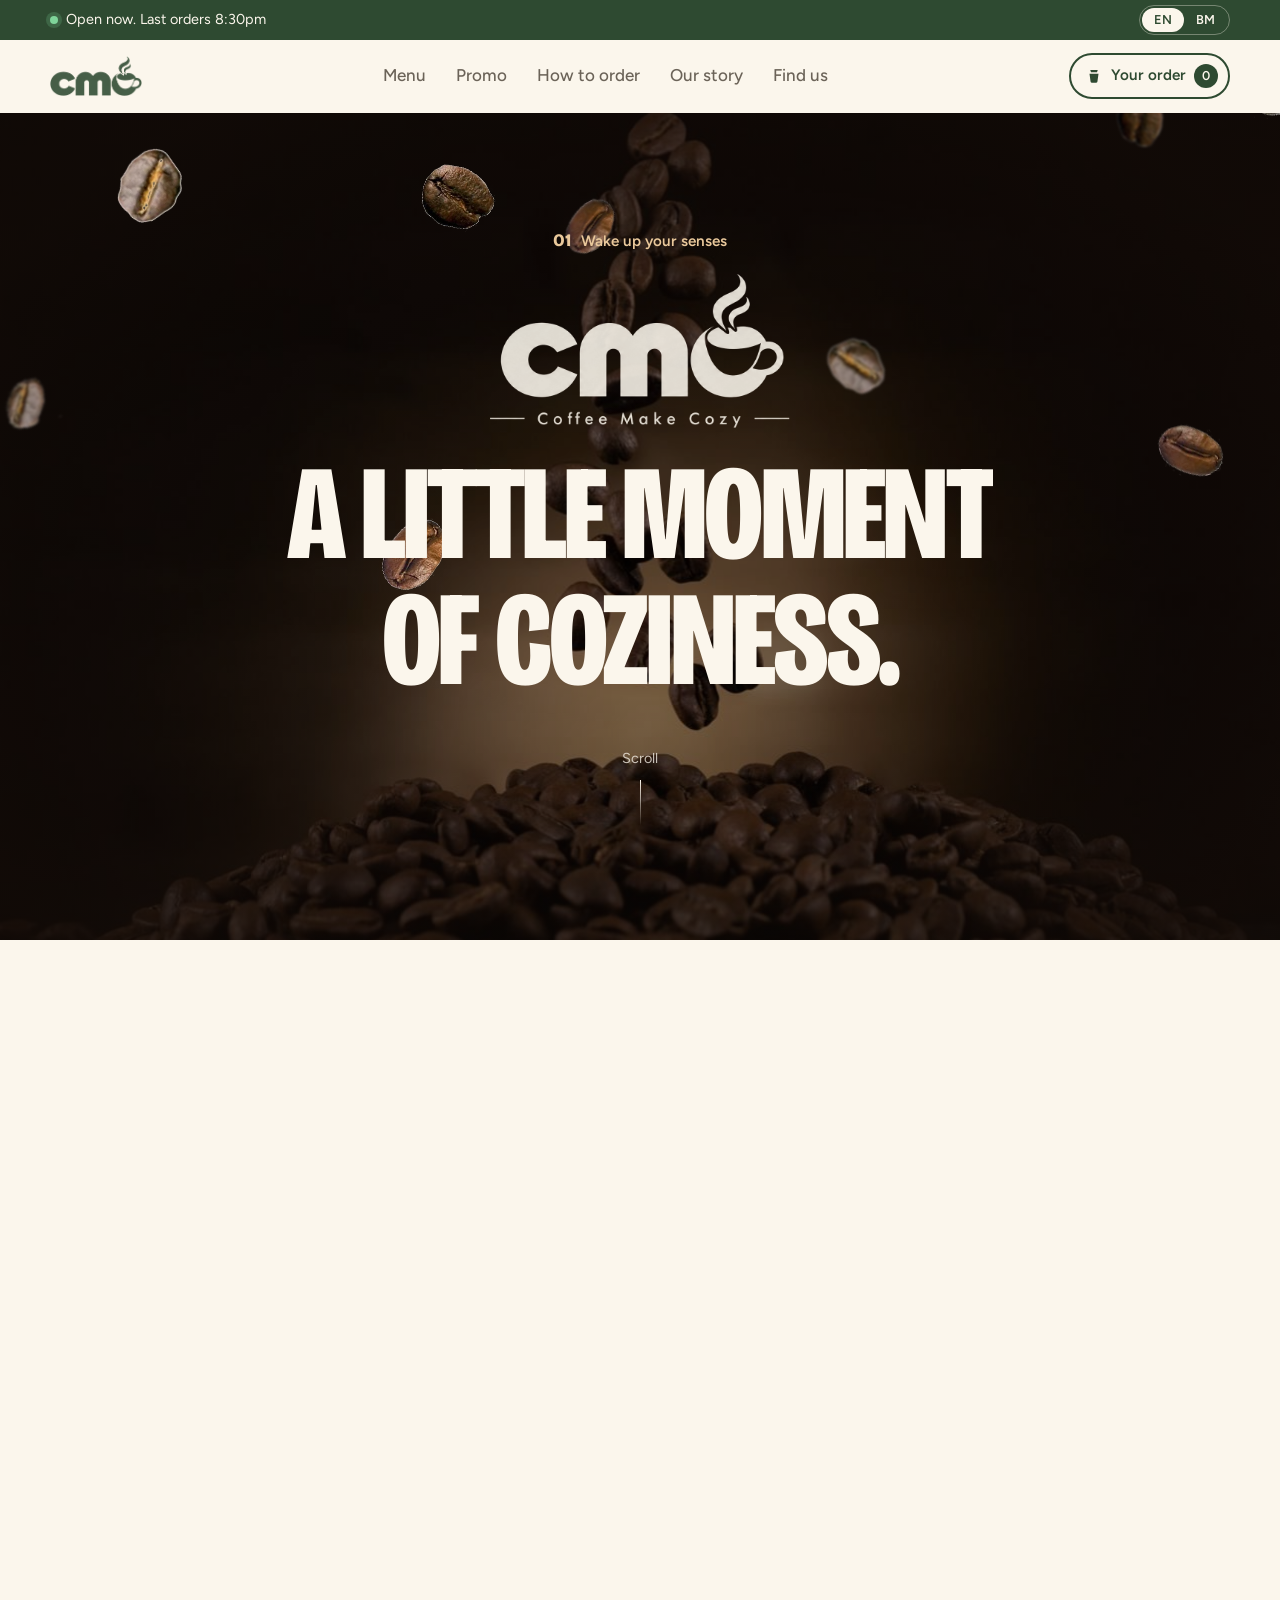
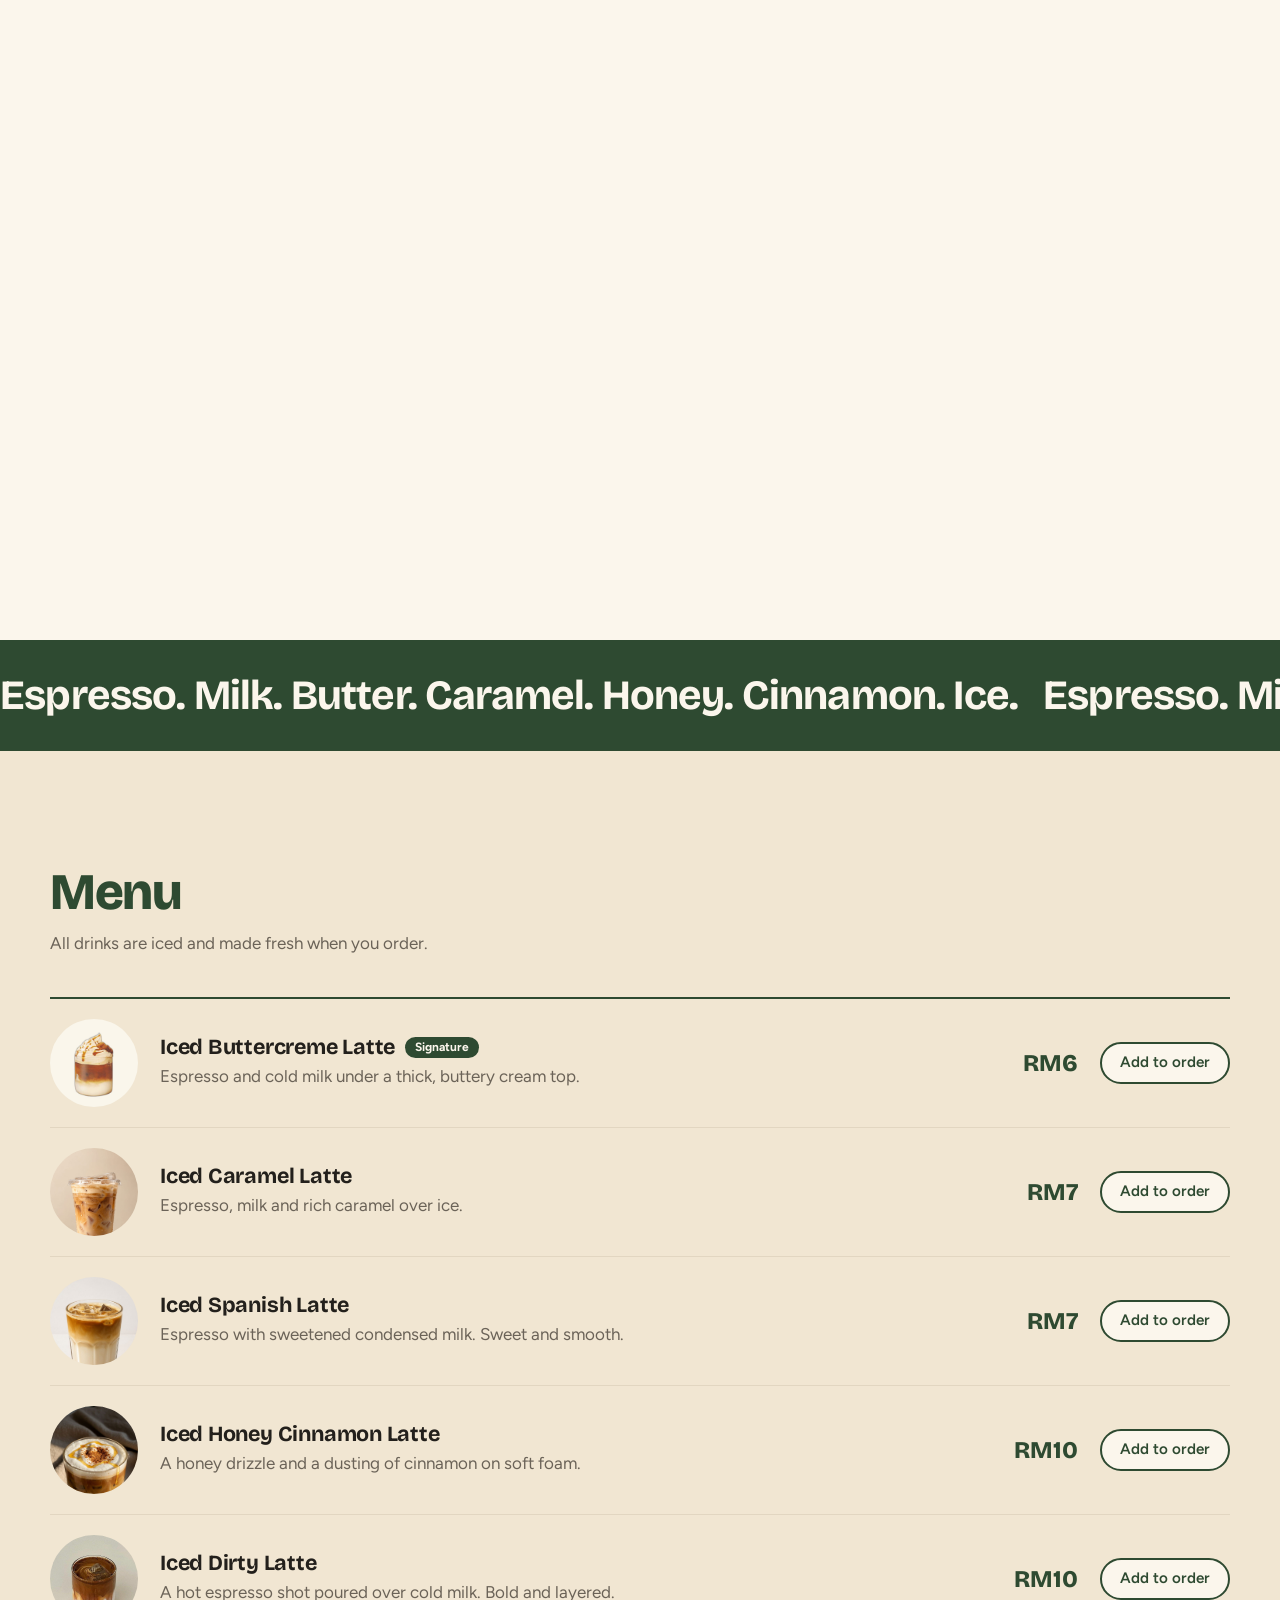
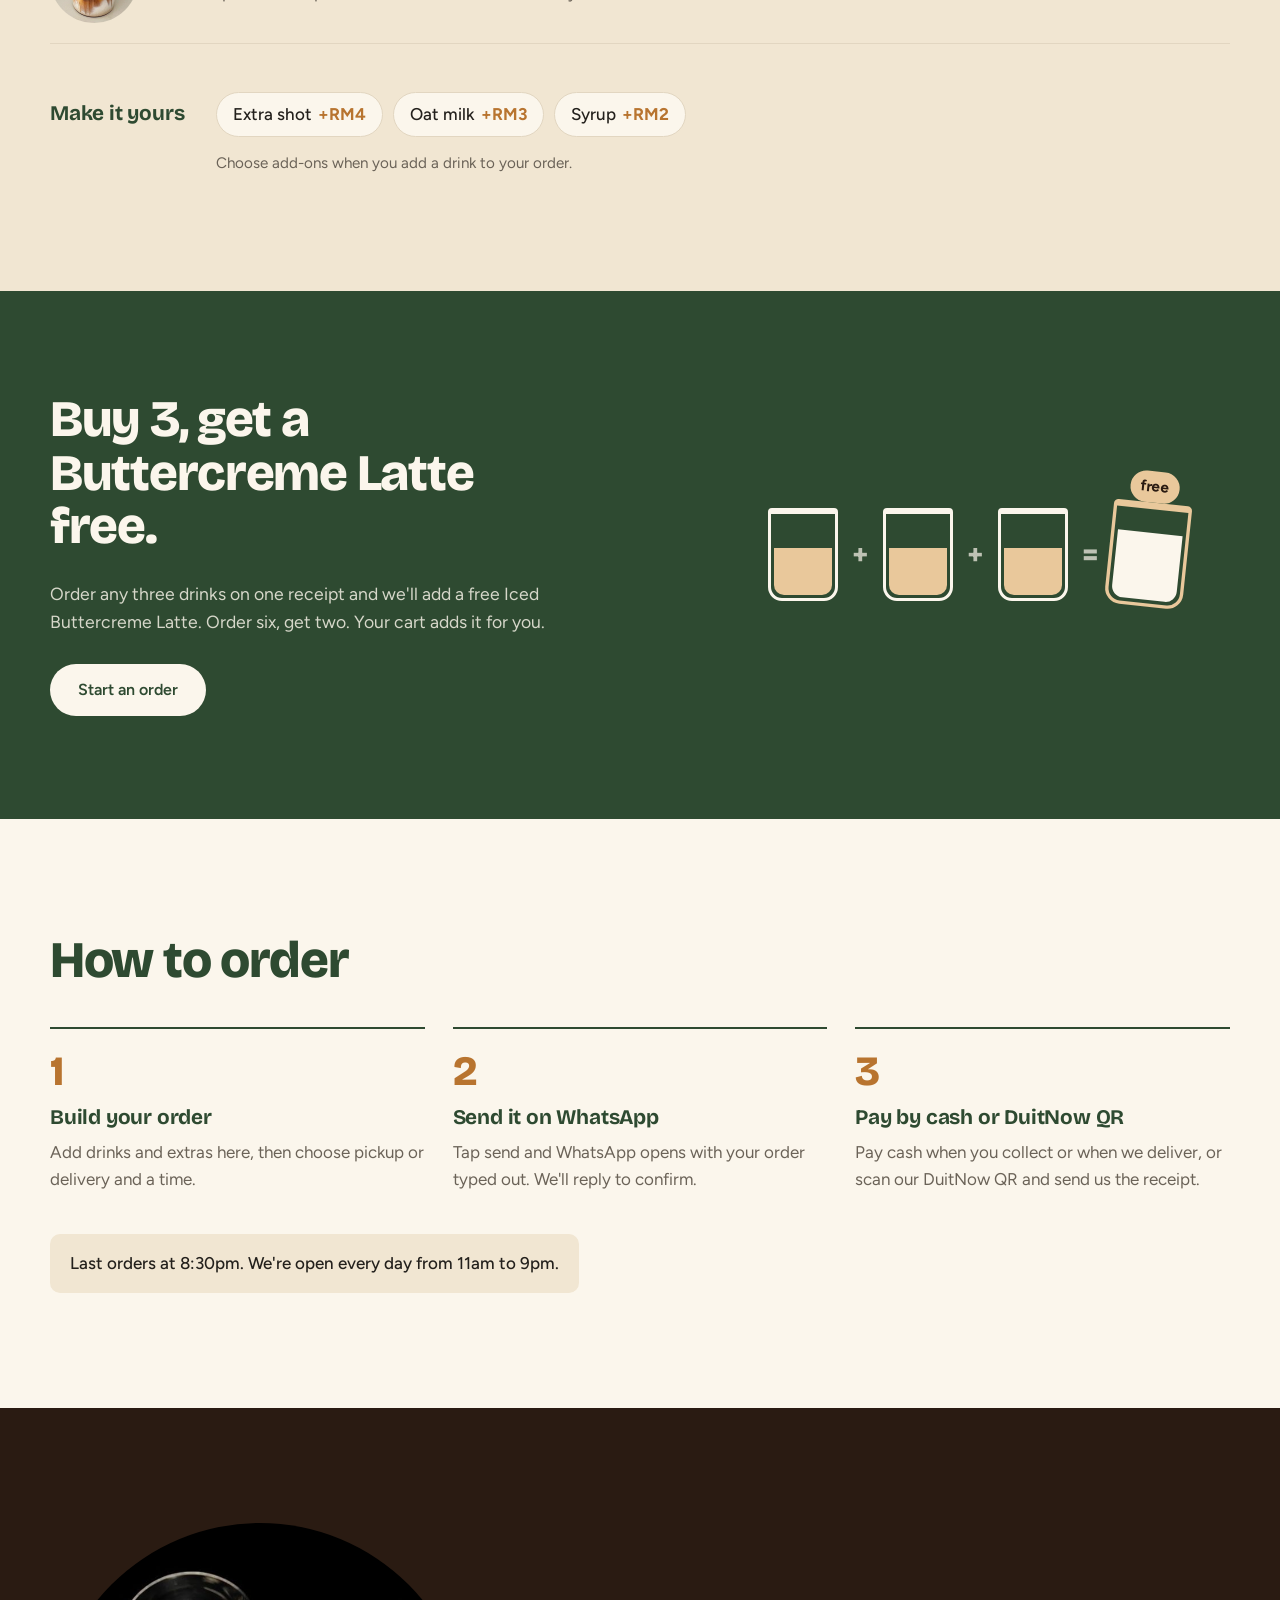
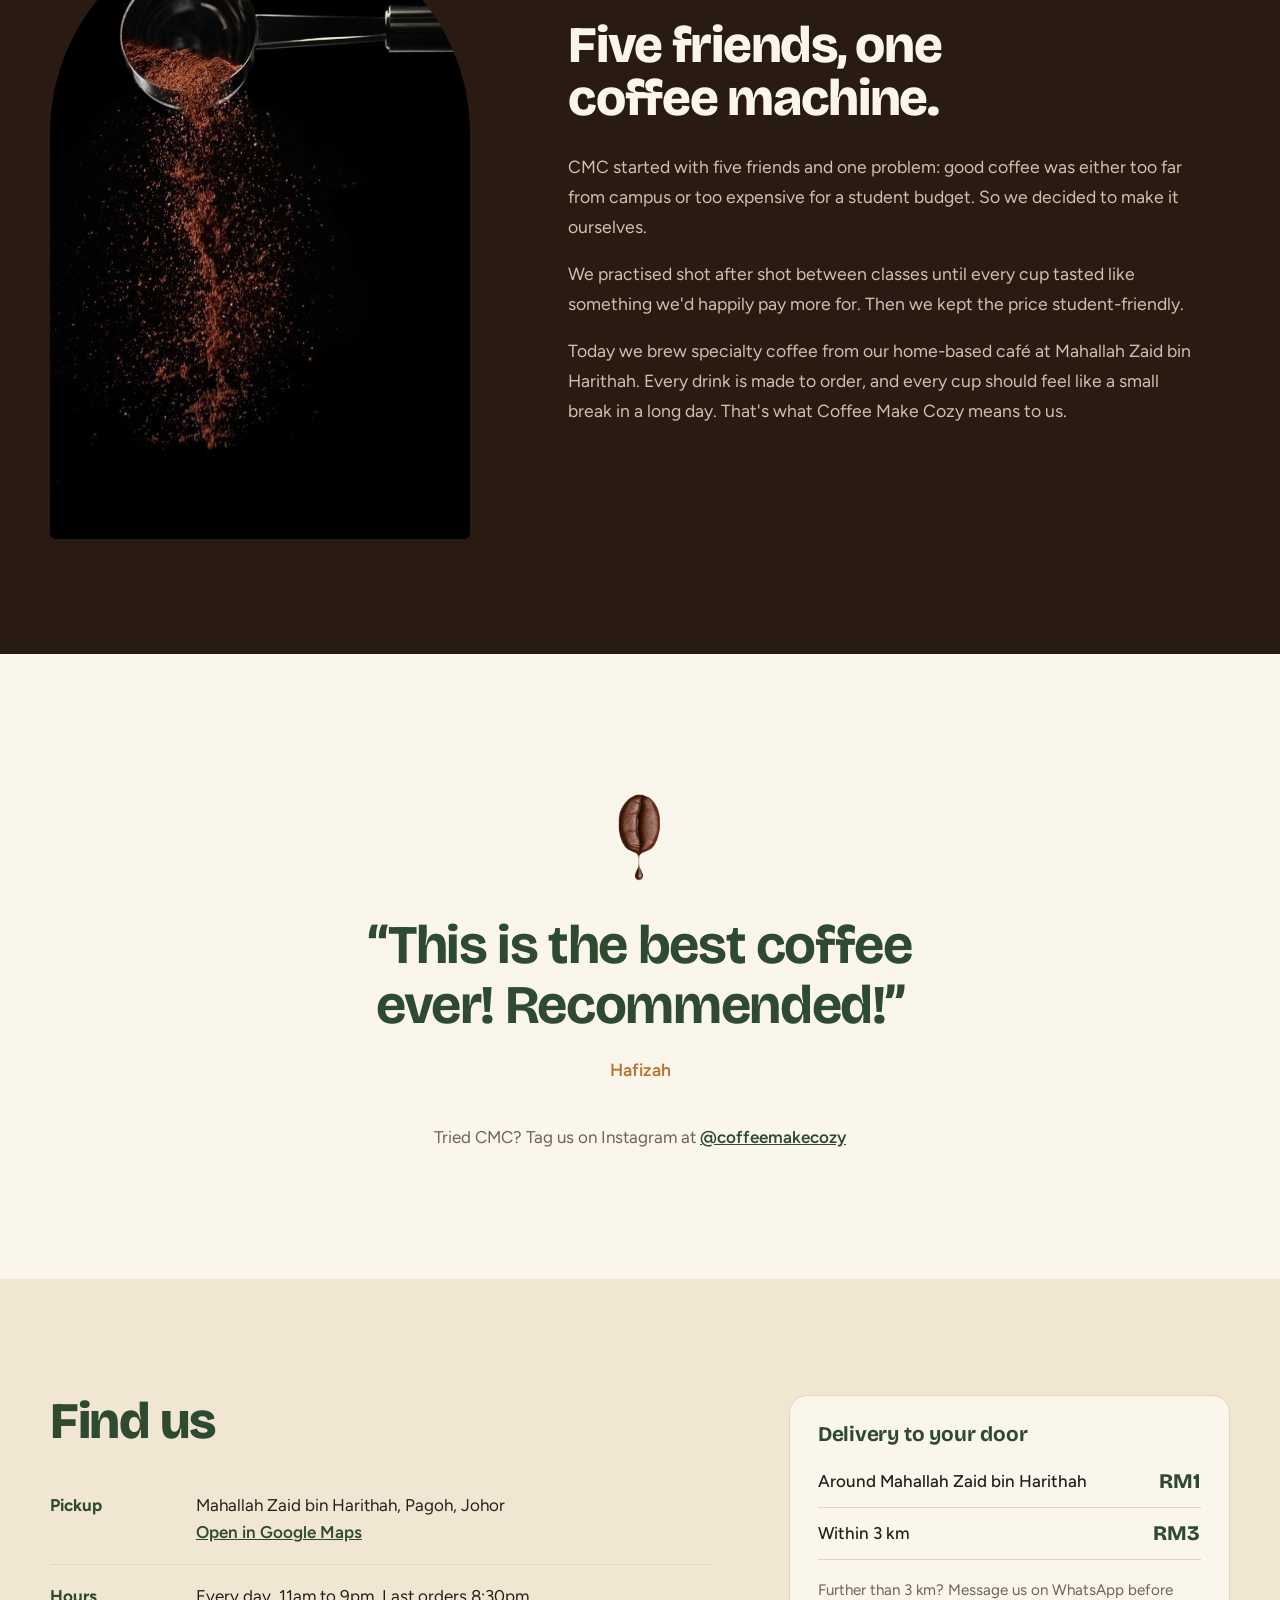
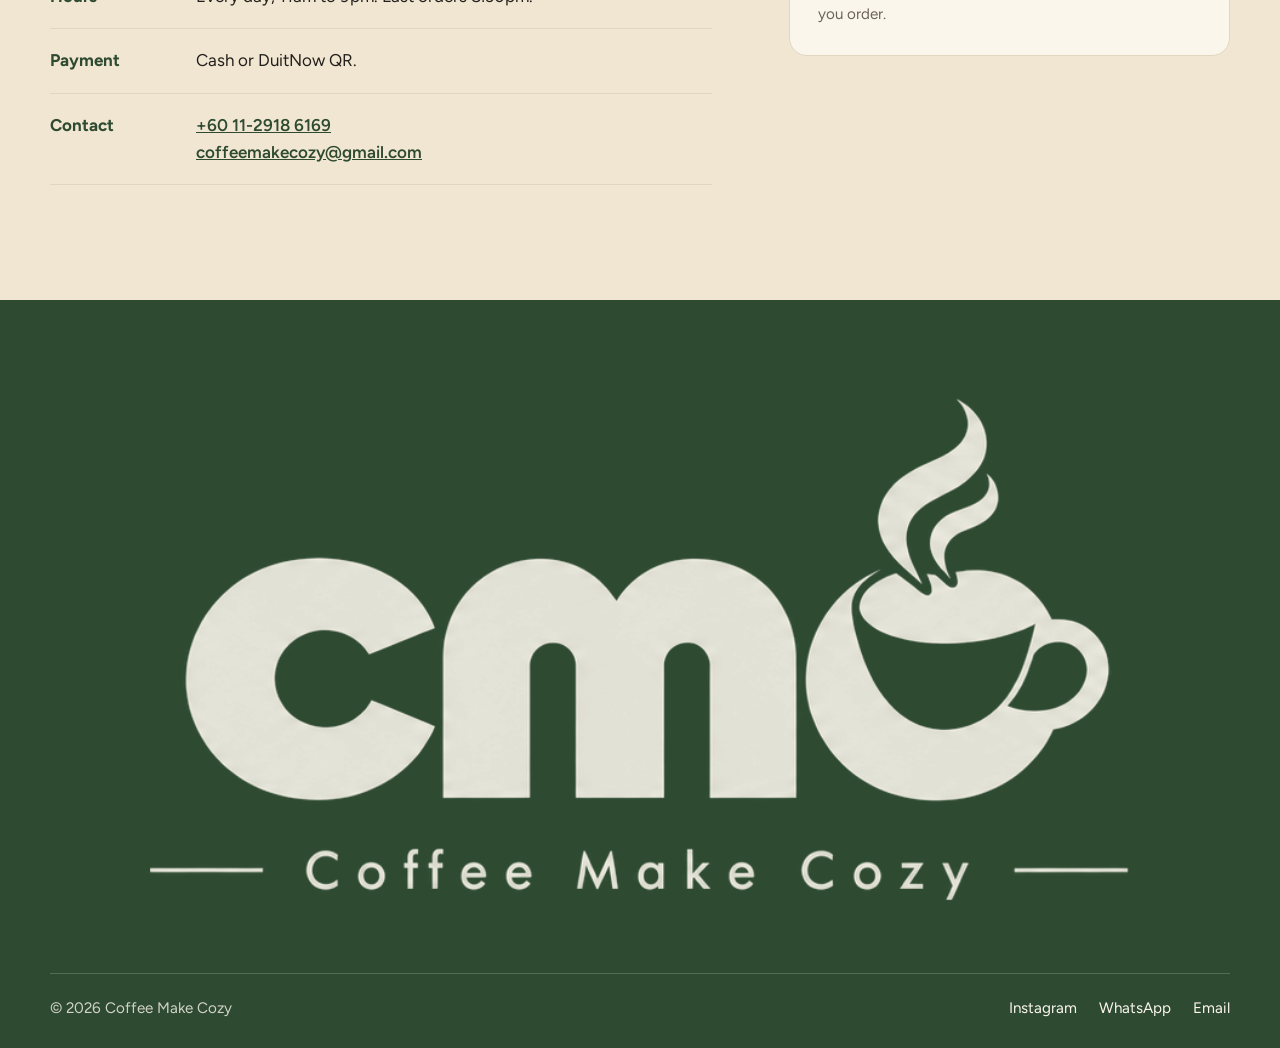
==== commit c9ad7d97: "Scene 2: real ice cubes drop into the cup Replaces the drawn CSS ice with cubes cut out of the suppl" ====
--- a/index.html
+++ b/index.html
@@ -90,7 +90,9 @@
               <img class="s2-pour" src="assets/img/coffee-pour.webp" alt="" width="700" height="932" loading="lazy">
               <img class="glass-ghost" src="assets/img/cup-empty.webp" alt="" width="492" height="706" loading="lazy">
               <img class="glass-fill" src="assets/img/cup-latte.webp" alt="" width="492" height="706" loading="lazy">
-              <span class="ice ice-1"></span><span class="ice ice-2"></span><span class="ice ice-3"></span>
+              <img class="ice ice-1" src="assets/img/ice-1.webp" alt="" width="127" height="137" loading="lazy">
+              <img class="ice ice-2" src="assets/img/ice-2.webp" alt="" width="168" height="131" loading="lazy">
+              <img class="ice ice-3" src="assets/img/ice-4.webp" alt="" width="127" height="127" loading="lazy">
             </div>
             <ol class="s2-steps">
               <li data-step="ice"><b data-i18n="s2.ice">Ice</b><span data-i18n="s2.iceD">A full glass, so every sip stays cold.</span></li>
--- a/styles.css
+++ b/styles.css
@@ -377,10 +377,10 @@
 /* real coffee pour from a glass carafe; the stream lands in the cup, the carafe's cropped top fades out */
 .s2-glass > .s2-pour { z-index: 2; top: auto; bottom: 72%; left: 36.7%; width: 130%; height: auto; opacity: 0; transform-origin: 70% 20%;
   -webkit-mask-image: linear-gradient(to bottom, transparent 0, #000 7%); mask-image: linear-gradient(to bottom, transparent 0, #000 7%); }
-.ice { position: absolute; z-index: 1; width: 22%; aspect-ratio: 1; border-radius: 18%; background: linear-gradient(135deg, rgba(255,255,255,.85), rgba(220,232,236,.35) 55%, rgba(255,255,255,.6)); border: 1px solid rgba(255,255,255,.9); box-shadow: inset -4px -6px 10px rgba(160,190,200,.35), 0 4px 10px rgba(0,0,0,.05); opacity: 0; }
-.ice-1 { left: 30%; top: 22%; transform: rotate(12deg); }
-.ice-2 { left: 50%; top: 27%; transform: rotate(-18deg); }
-.ice-3 { left: 38%; top: 34%; transform: rotate(30deg); }
+.s2-glass > .ice { position: absolute; z-index: 1; height: auto; opacity: 0; filter: drop-shadow(0 6px 8px rgba(60,90,110,.18)); }
+.s2-glass > .ice-1 { left: 16%; top: 4%; width: 30%; }
+.s2-glass > .ice-2 { left: 46%; top: 2%; width: 36%; }
+.s2-glass > .ice-3 { left: 32%; top: 13%; width: 28%; }
 .s2-steps { list-style: none; margin: 0; padding: 0; display: grid; gap: 22px; counter-reset: s2; }
 .s2-steps li { counter-increment: s2; display: grid; grid-template-columns: auto 1fr; column-gap: 14px; padding-left: 0; color: var(--muted); transition: color .3s; }
 .s2-steps li::before { content: counter(s2, decimal-leading-zero); grid-row: span 2; font-family: var(--display); font-weight: 800; color: var(--line); font-size: 1.2rem; line-height: 1.3; transition: color .3s; }
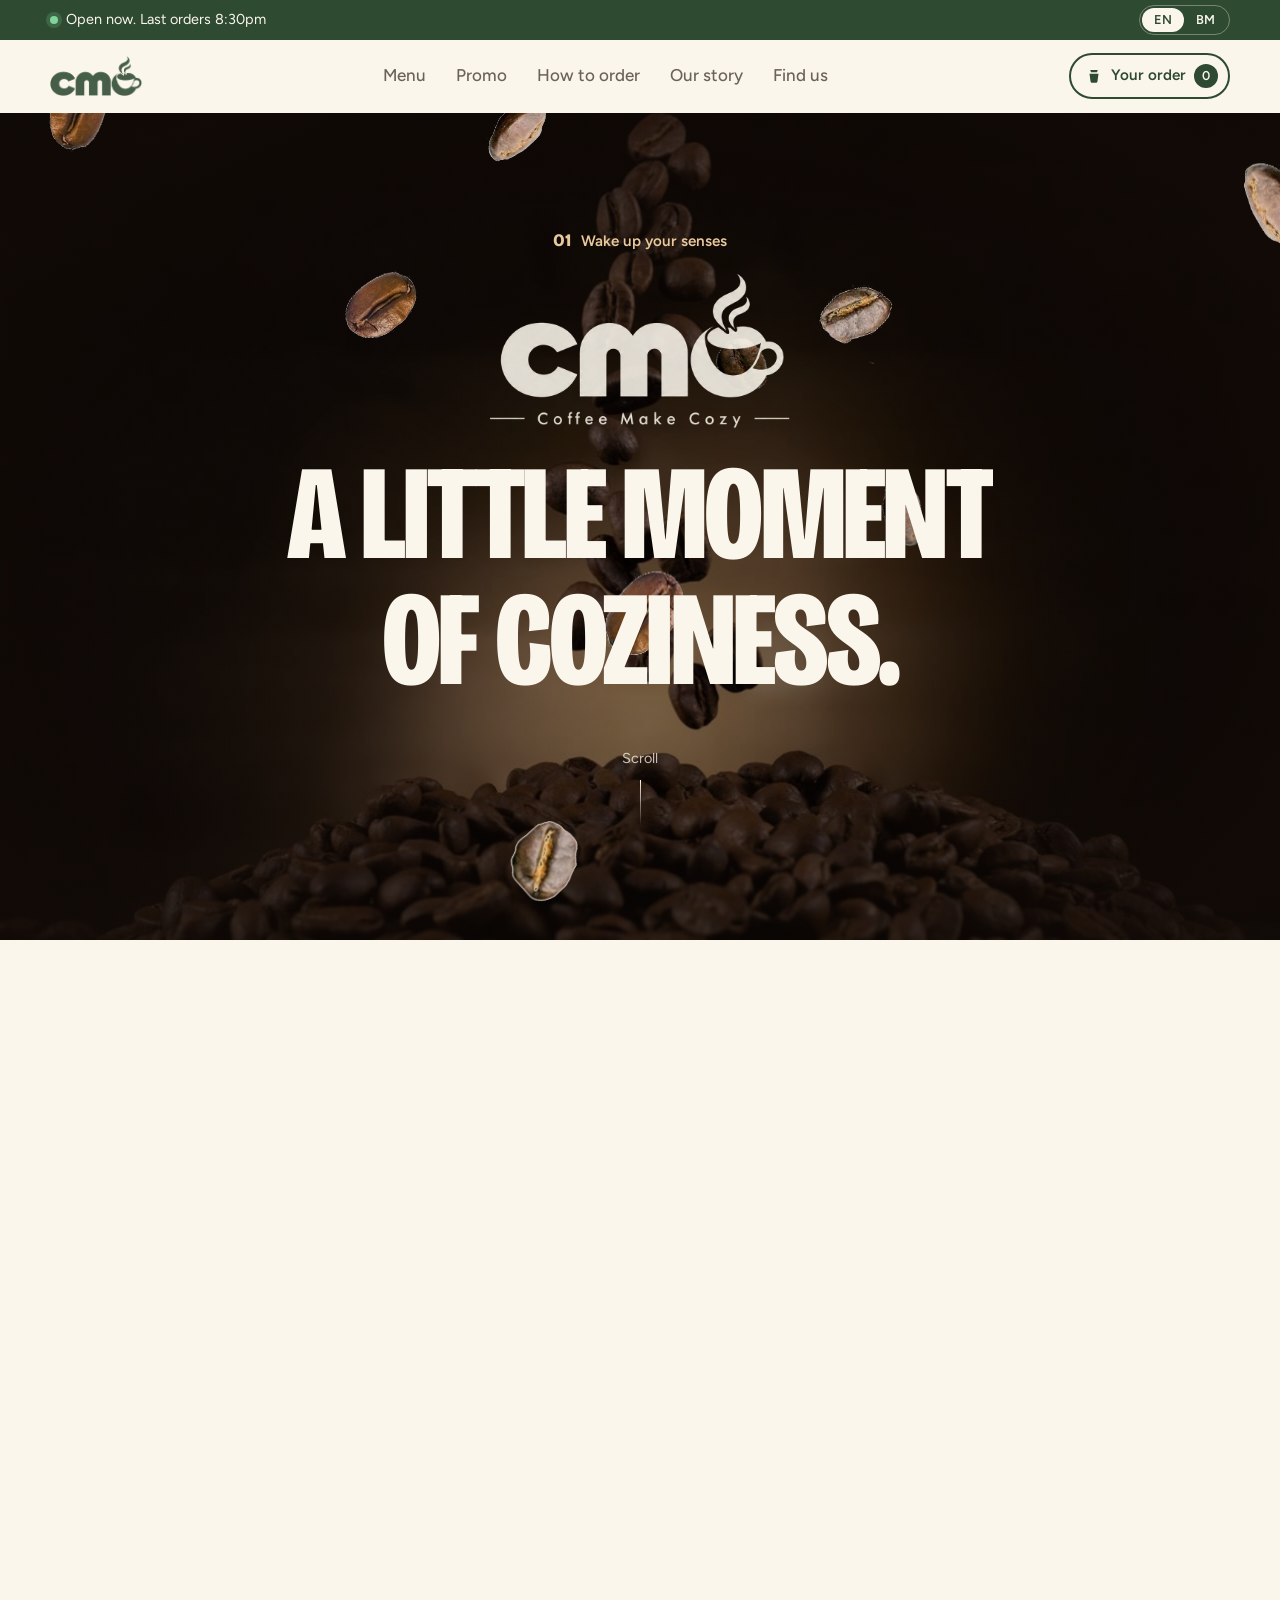
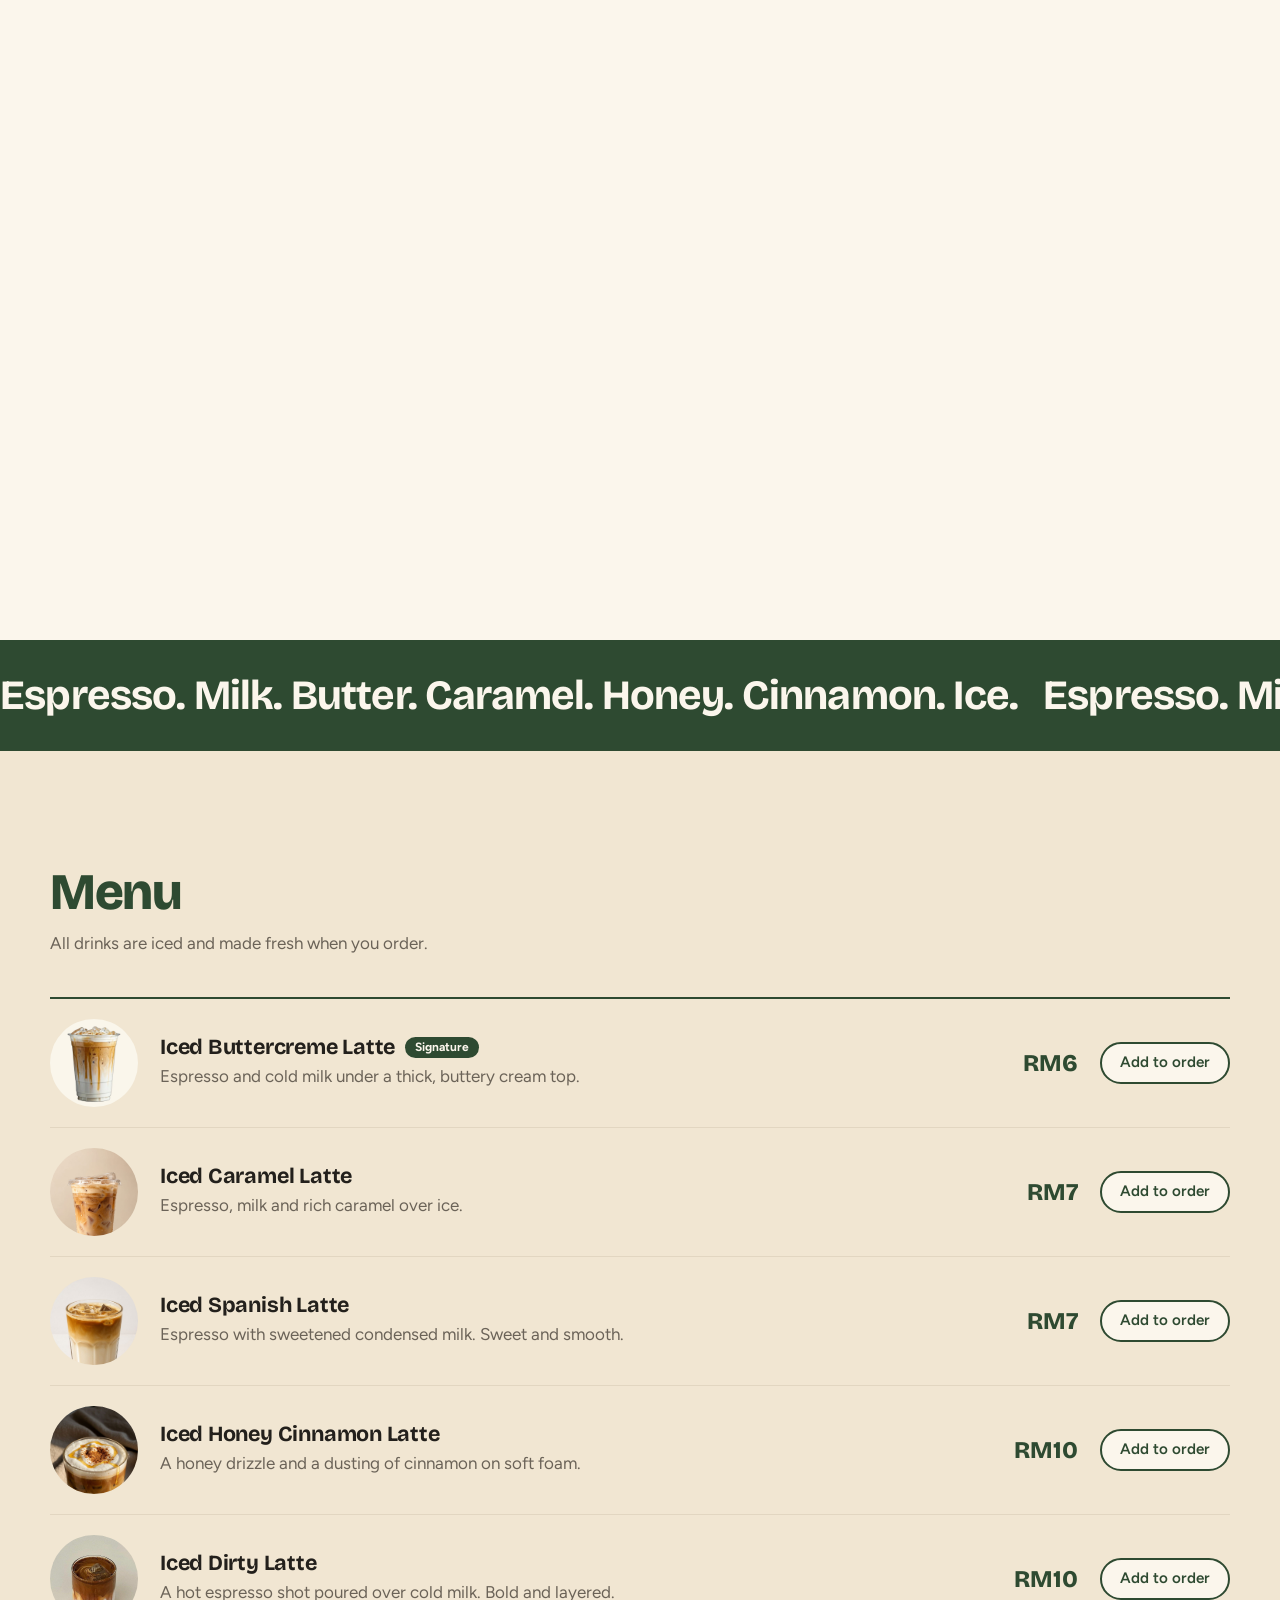
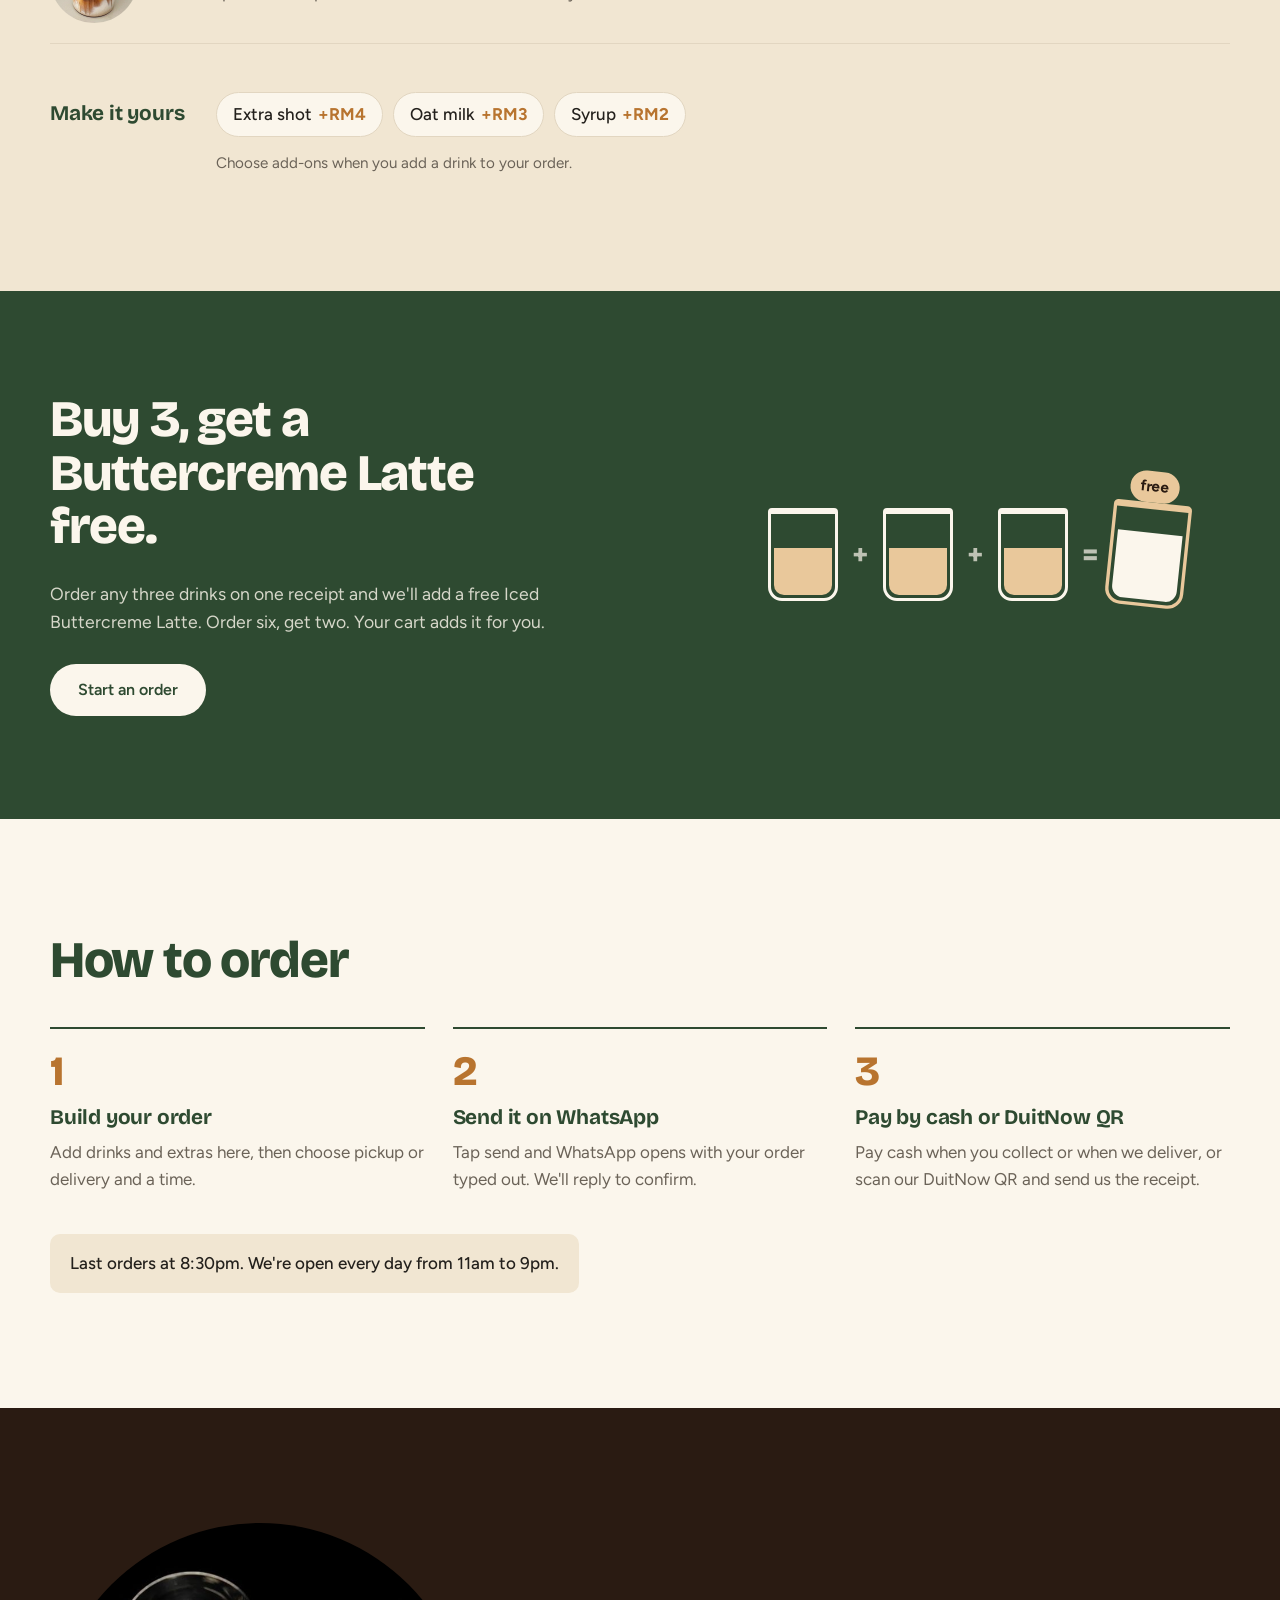
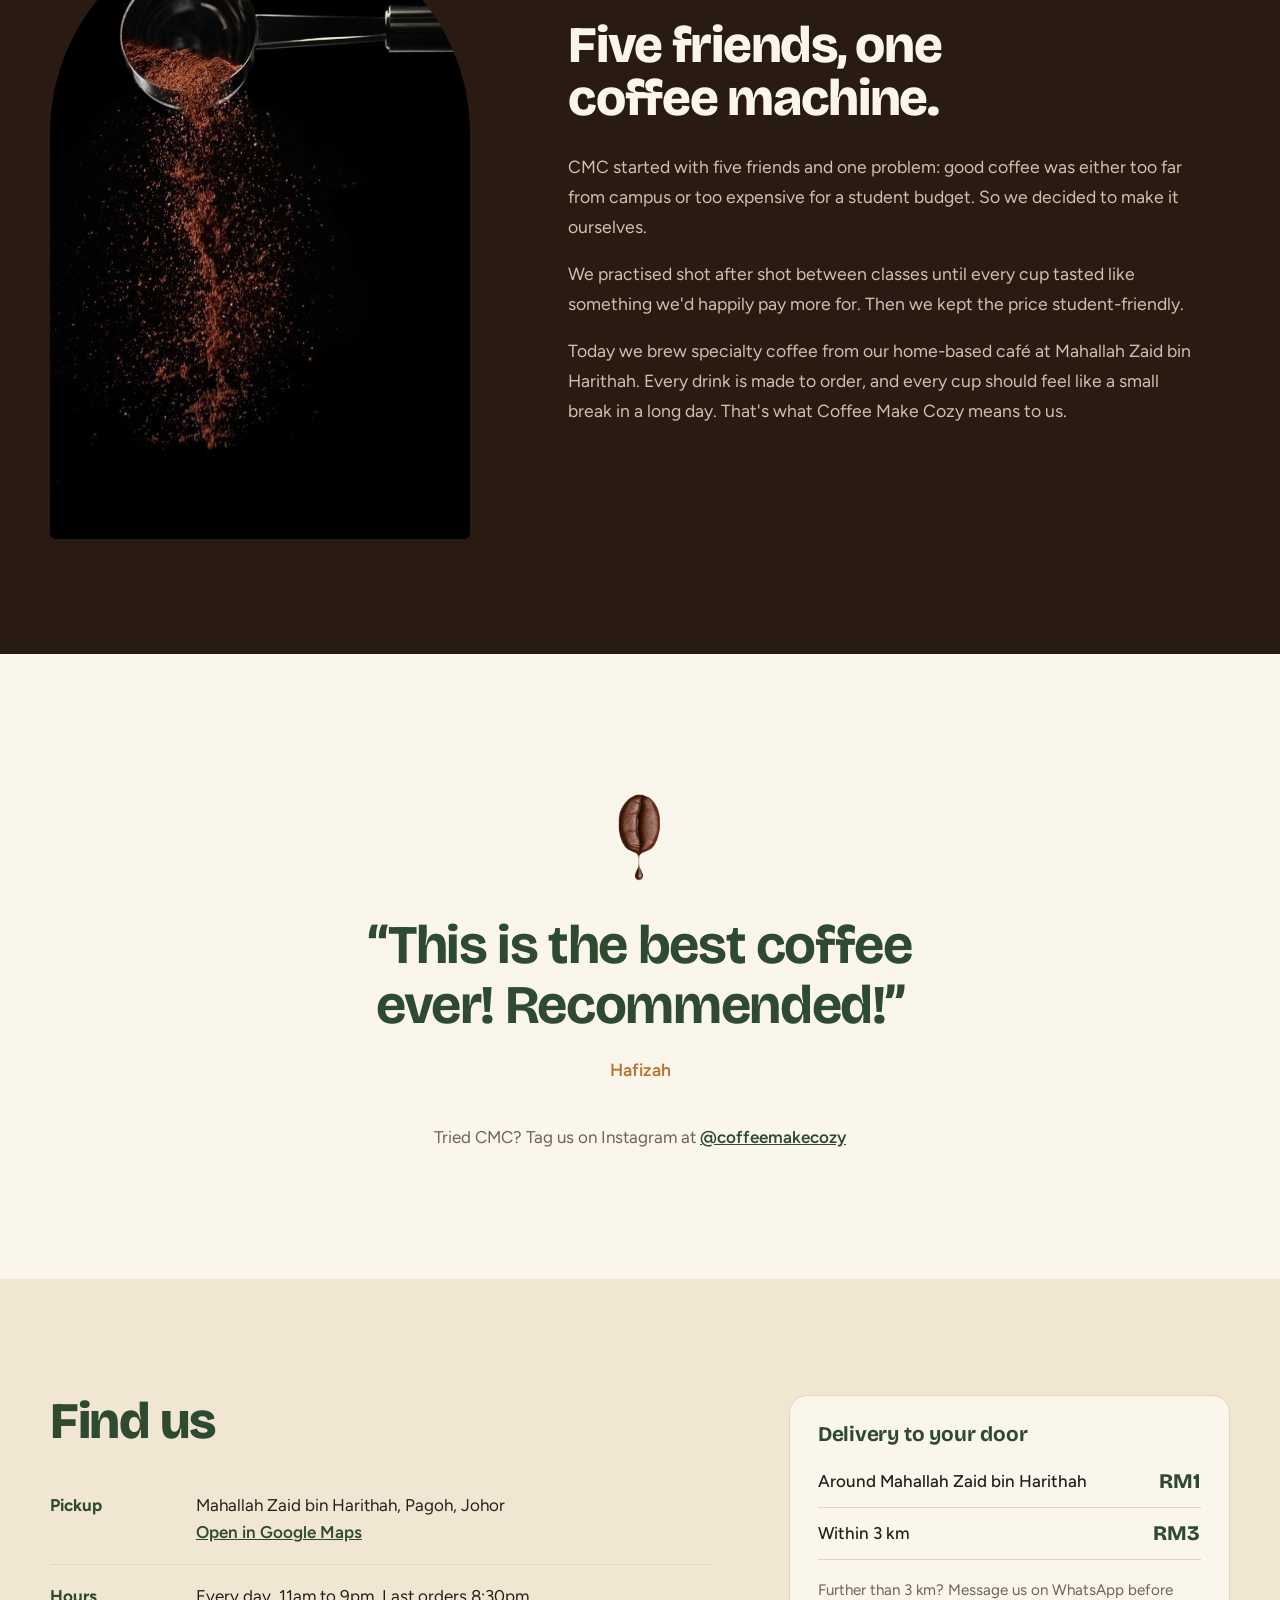
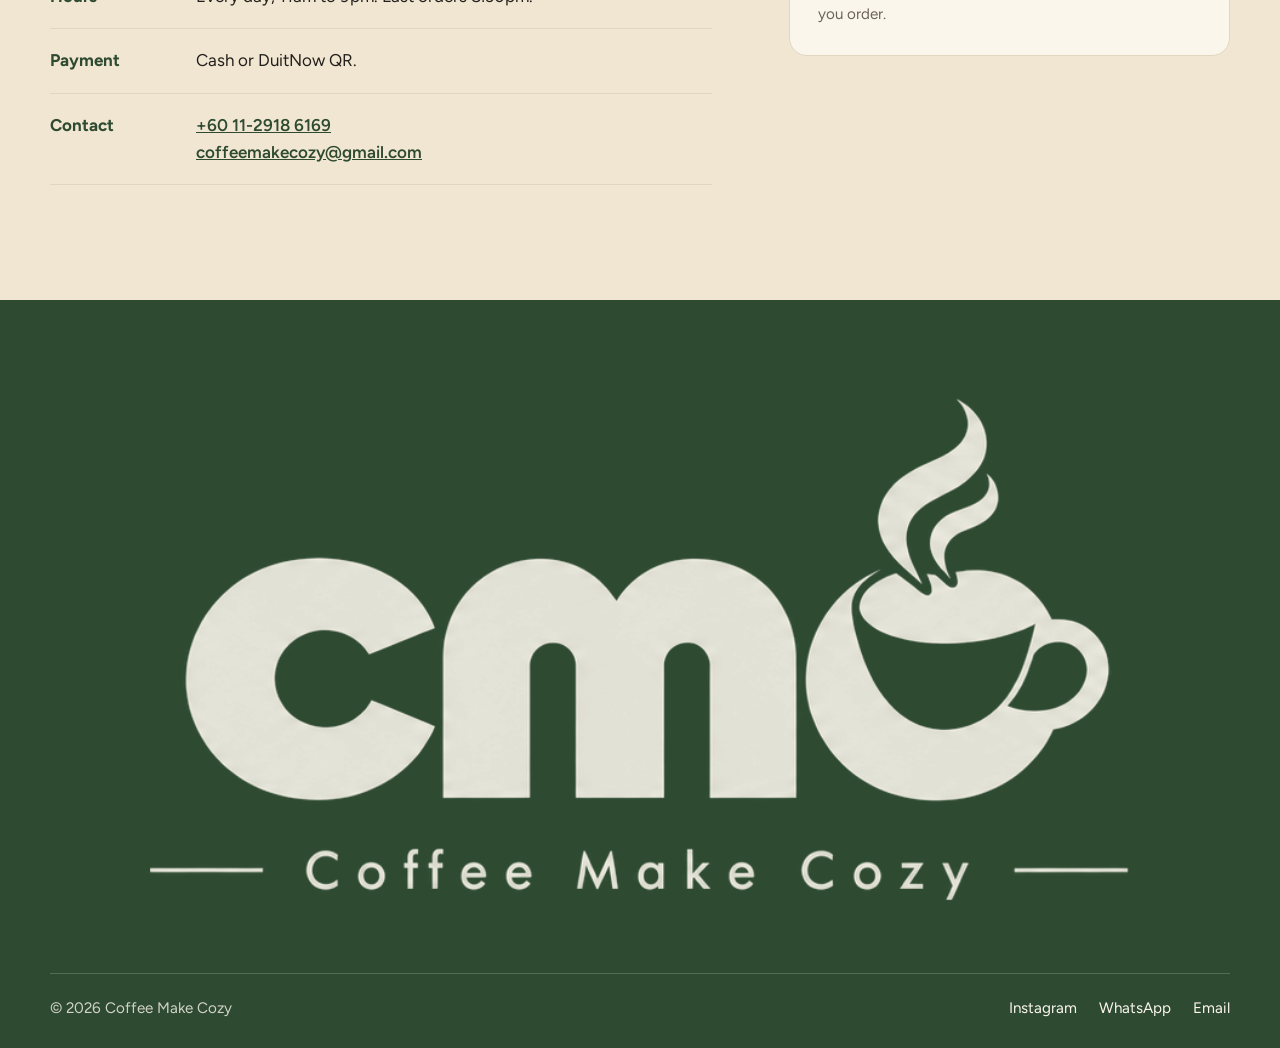
==== commit 84c7d1af: "Use the plastic-cup iced latte as the Buttercreme Latte Scene 3 signature cup and the menu thumbnail" ====
--- a/index.html
+++ b/index.html
@@ -127,7 +127,7 @@
               </ul>
             </div>
           </div>
-          <div class="s3-cup" id="s3-cup"><img src="assets/img/signature-cup.webp" alt="Iced Buttercreme Latte with whipped cream and caramel drizzle" width="430" height="700" loading="lazy"></div>
+          <div class="s3-cup" id="s3-cup"><img src="assets/img/signature-cup.webp" alt="Iced Buttercreme Latte in a clear cup with ice" width="492" height="706" loading="lazy"></div>
         </div>
 
       </div>
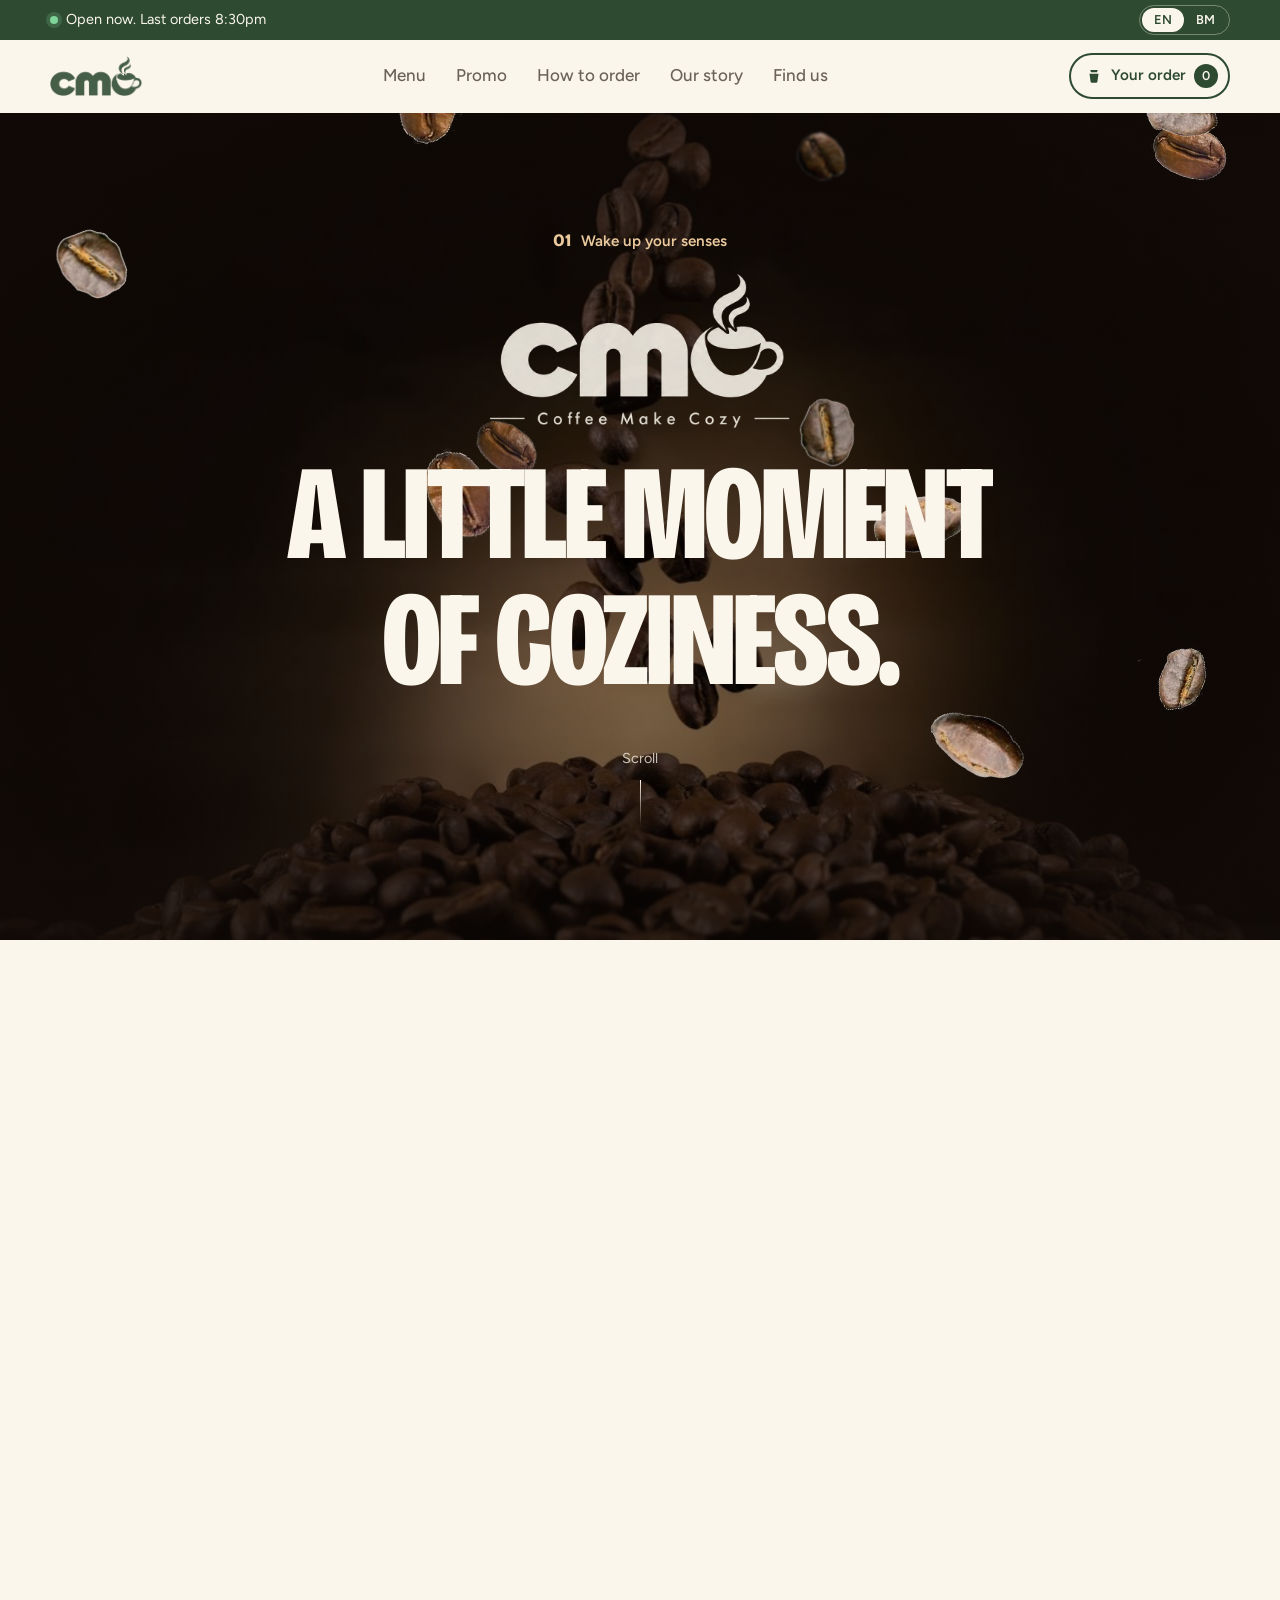
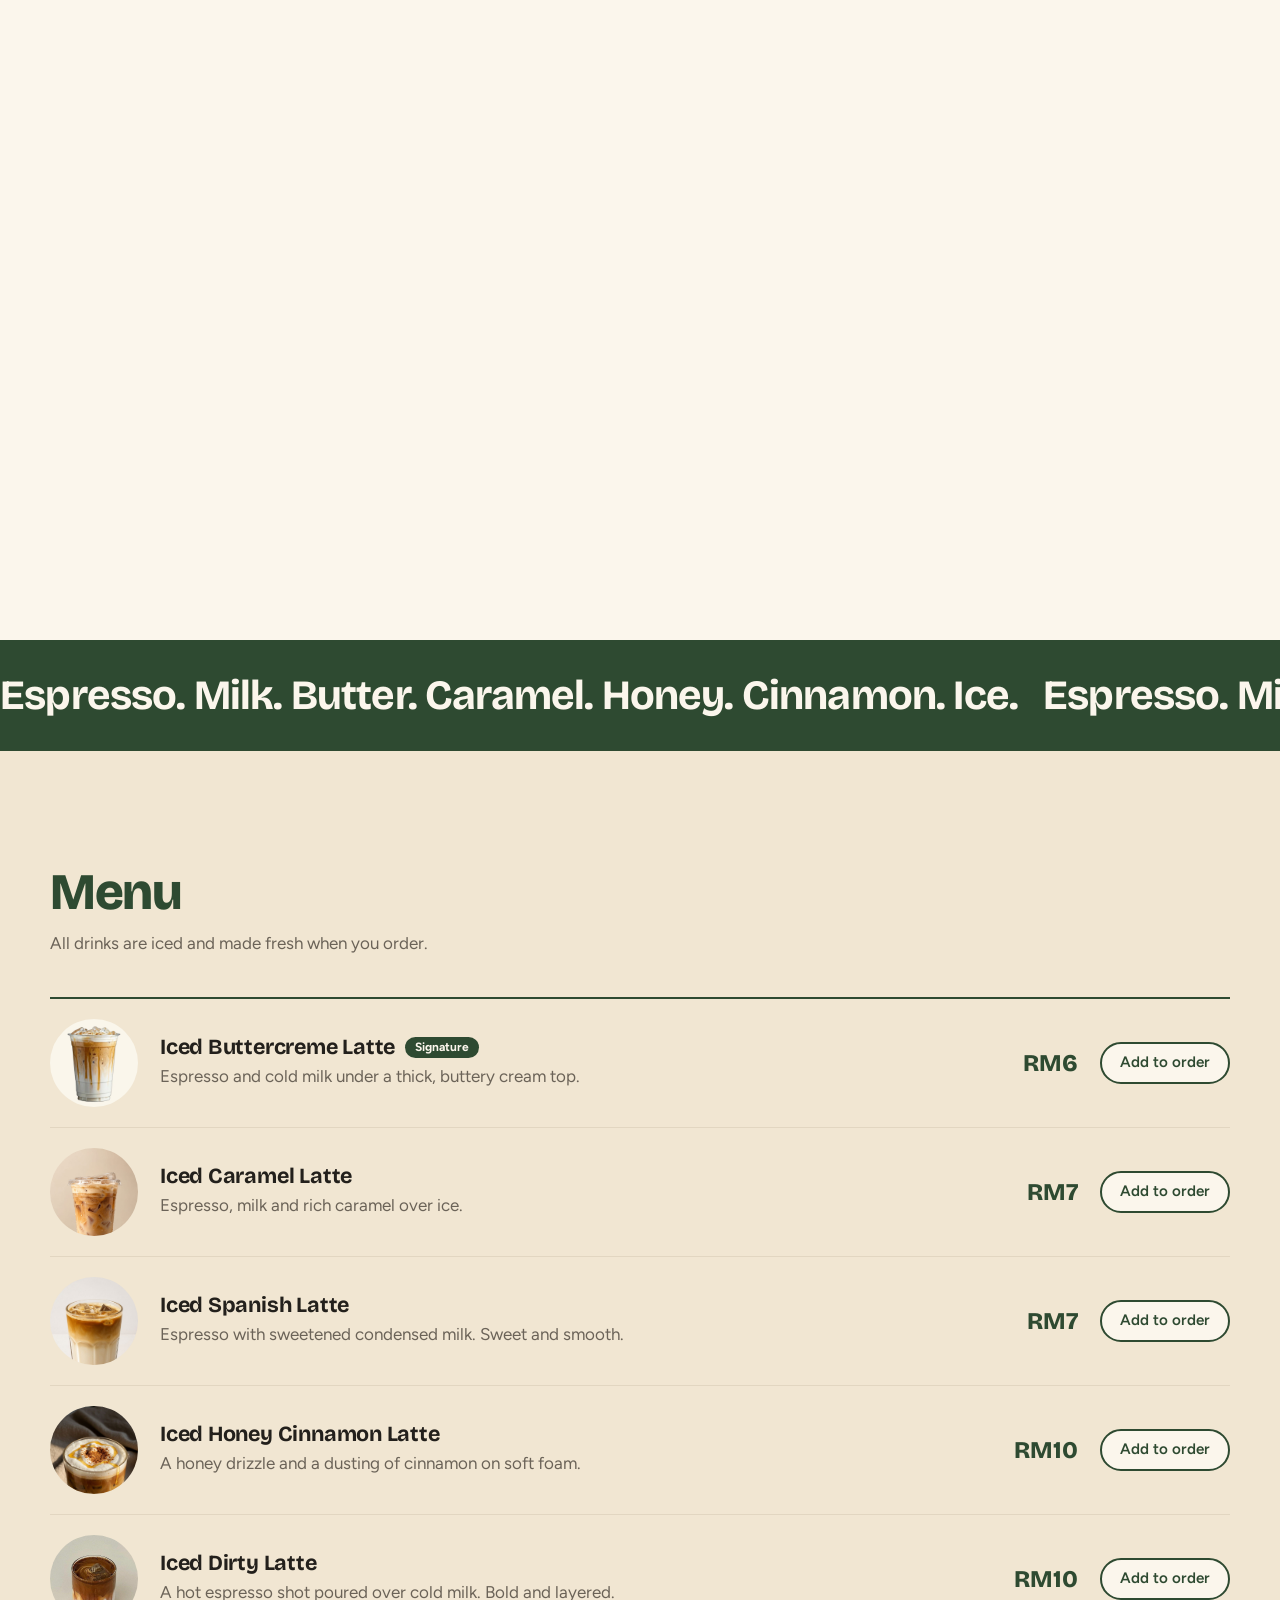
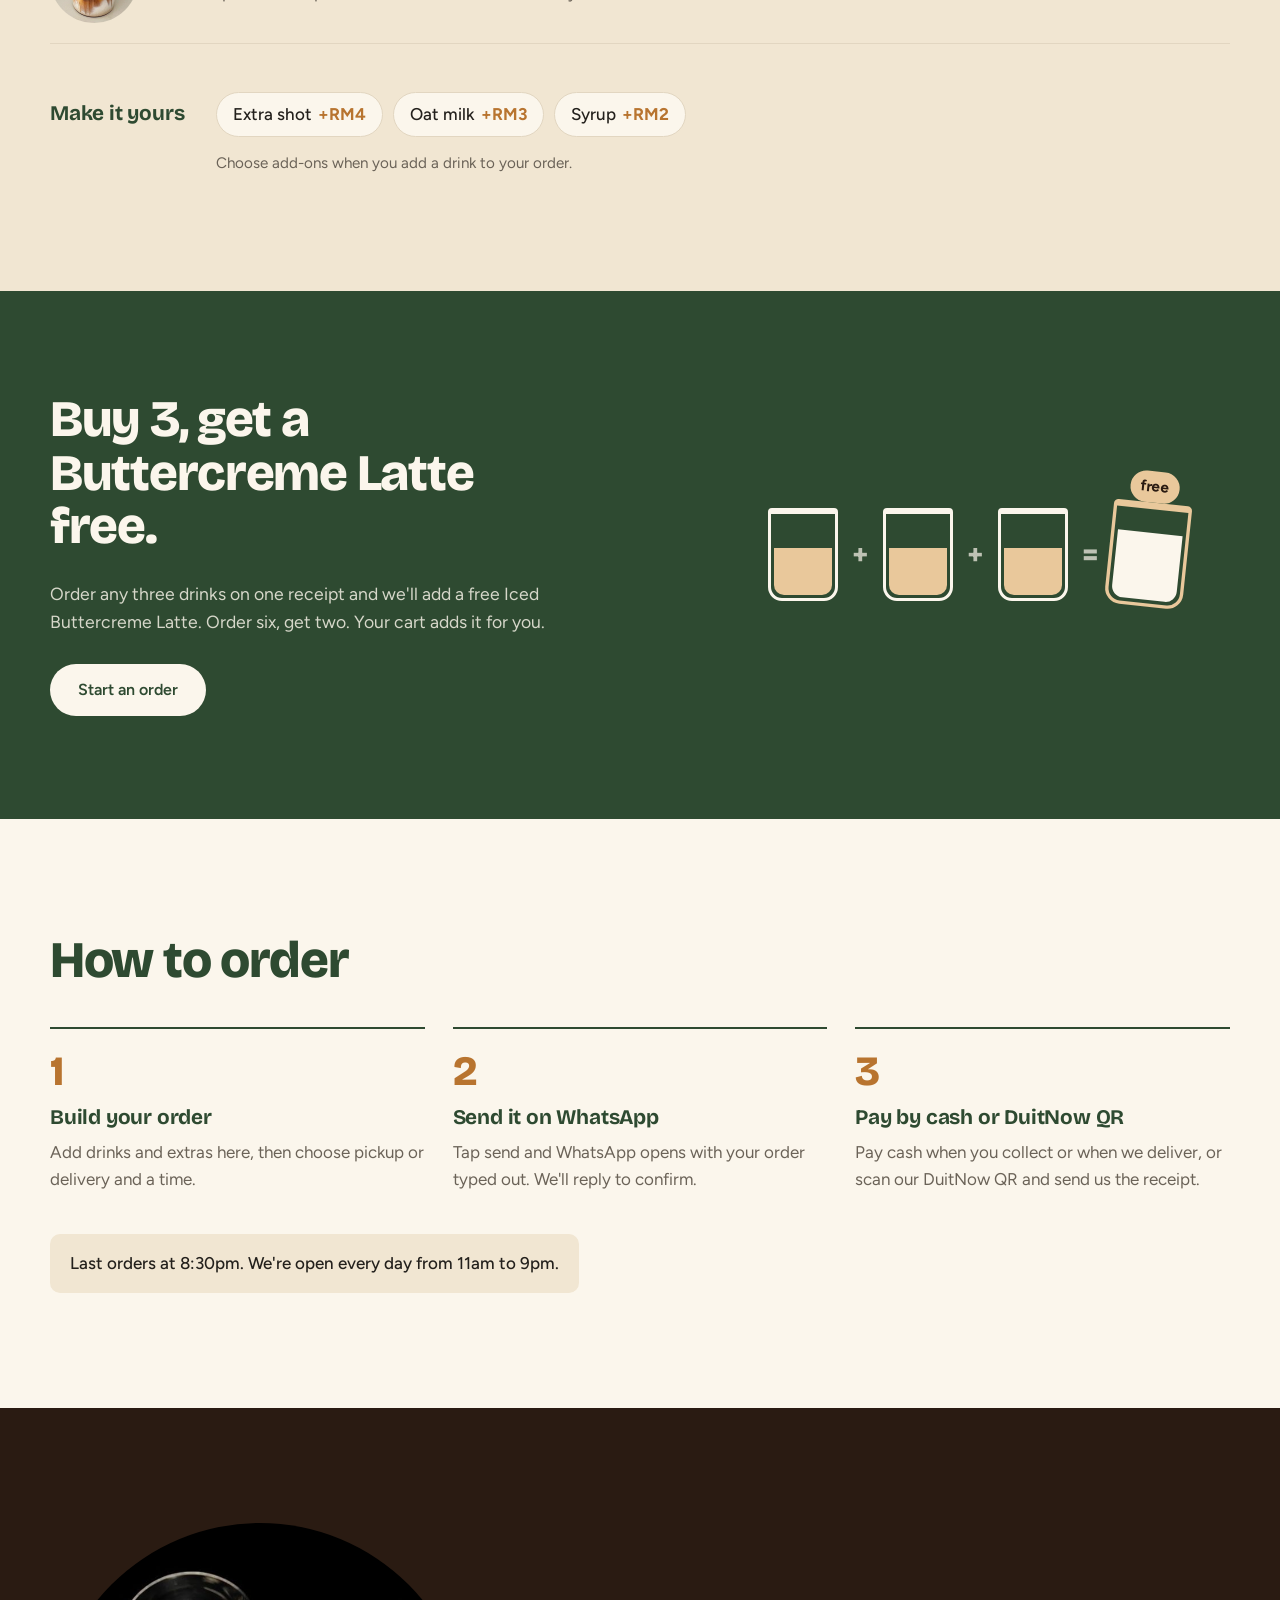
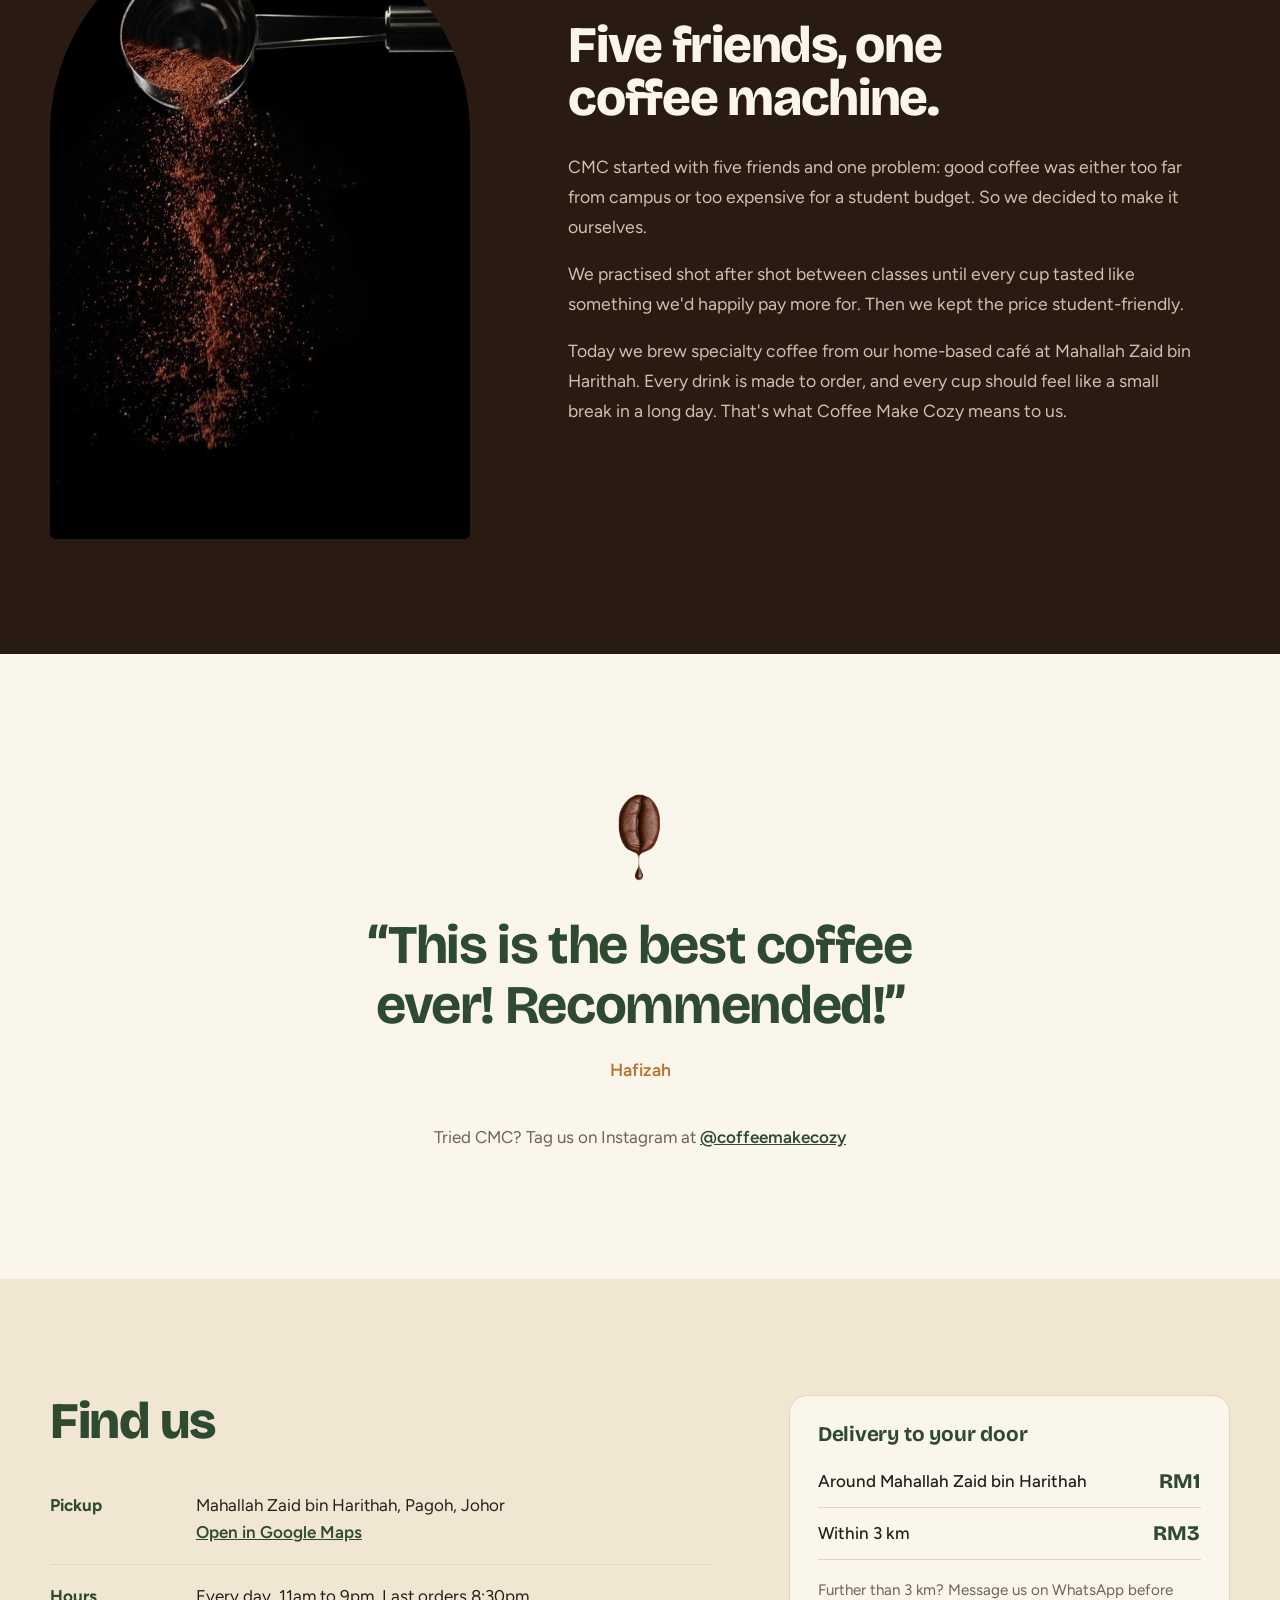
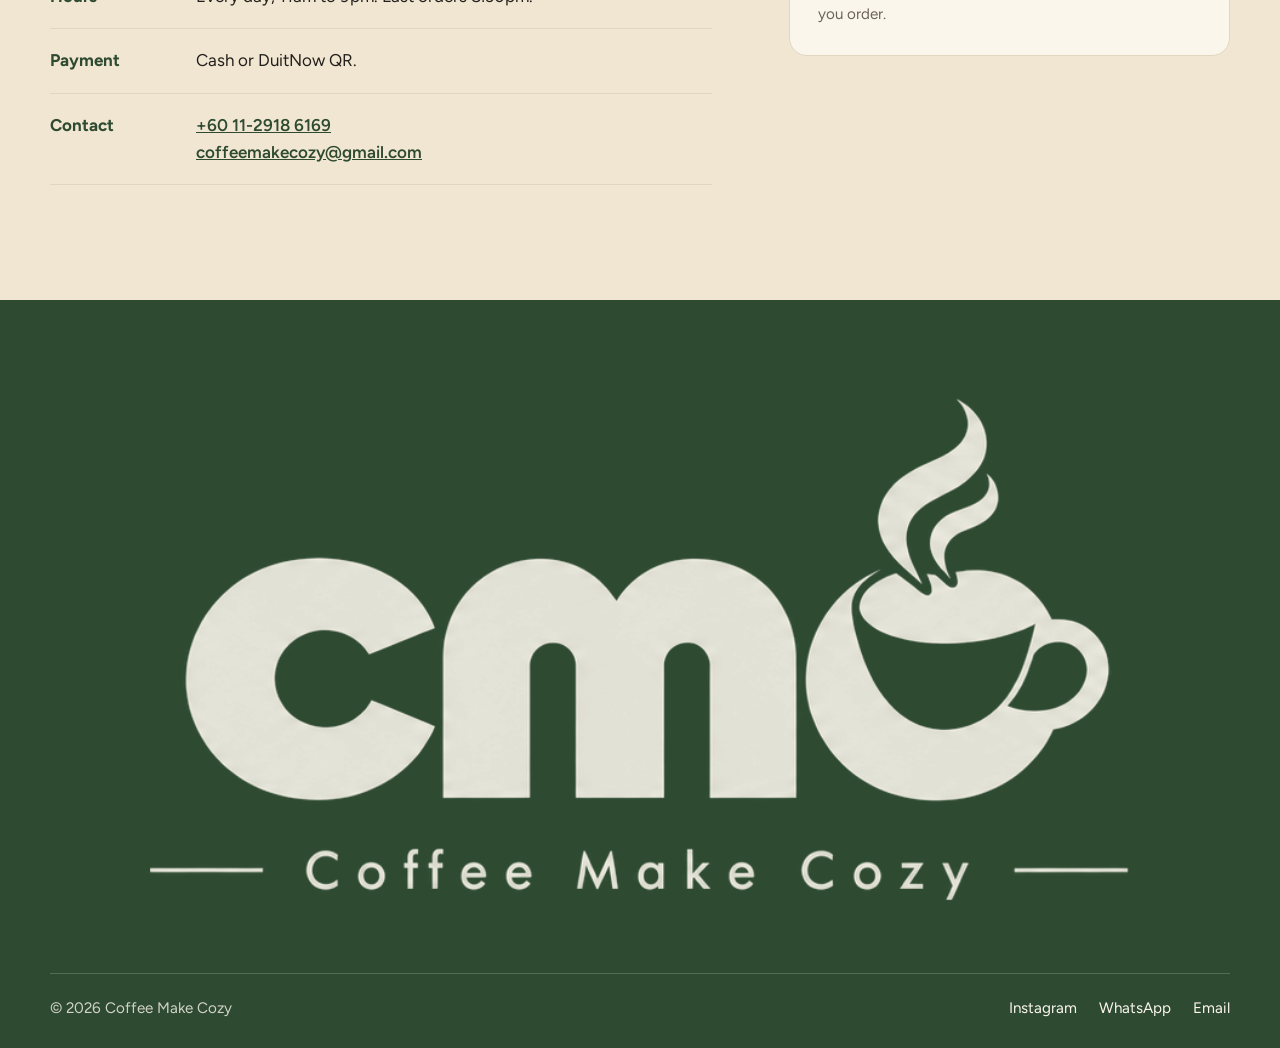
==== commit 291f8d25: "Scene 2: real ice cubes fall into the cup, steps in strict order - Ice cut out from the new photo (f" ====
--- a/index.html
+++ b/index.html
@@ -13,7 +13,7 @@
   <link rel="preconnect" href="https://fonts.googleapis.com">
   <link rel="preconnect" href="https://fonts.gstatic.com" crossorigin>
   <link href="https://fonts.googleapis.com/css2?family=Bricolage+Grotesque:opsz,wdth,wght@12..96,75..100,500..800&family=Figtree:wght@400;500;600;700&display=swap" rel="stylesheet">
-  <link rel="stylesheet" href="styles.css">
+  <link rel="stylesheet" href="styles.css?v=202611170854">
   <script>document.documentElement.classList.replace("no-js", "js");</script>
 </head>
 <body>
@@ -90,9 +90,15 @@
               <img class="s2-pour" src="assets/img/coffee-pour.webp" alt="" width="700" height="932" loading="lazy">
               <img class="glass-ghost" src="assets/img/cup-empty.webp" alt="" width="492" height="706" loading="lazy">
               <img class="glass-fill" src="assets/img/cup-latte.webp" alt="" width="492" height="706" loading="lazy">
-              <img class="ice ice-1" src="assets/img/ice-1.webp" alt="" width="127" height="137" loading="lazy">
-              <img class="ice ice-2" src="assets/img/ice-2.webp" alt="" width="168" height="131" loading="lazy">
-              <img class="ice ice-3" src="assets/img/ice-4.webp" alt="" width="127" height="127" loading="lazy">
+              <div class="ice-wrap"><div class="ice-box">
+                <img class="ice" src="assets/img/ice-cube-1.webp" alt="" loading="lazy">
+                <img class="ice" src="assets/img/ice-cube-5.webp" alt="" loading="lazy">
+                <img class="ice" src="assets/img/ice-cube-2.webp" alt="" loading="lazy">
+                <img class="ice" src="assets/img/ice-cube-4.webp" alt="" loading="lazy">
+                <img class="ice" src="assets/img/ice-cube-1.webp" alt="" loading="lazy">
+                <img class="ice" src="assets/img/ice-cube-3.webp" alt="" loading="lazy">
+                <img class="ice" src="assets/img/ice-cube-2.webp" alt="" loading="lazy">
+              </div></div>
             </div>
             <ol class="s2-steps">
               <li data-step="ice"><b data-i18n="s2.ice">Ice</b><span data-i18n="s2.iceD">A full glass, so every sip stays cold.</span></li>
@@ -127,7 +133,7 @@
               </ul>
             </div>
           </div>
-          <div class="s3-cup" id="s3-cup"><img src="assets/img/signature-cup.webp" alt="Iced Buttercreme Latte in a clear cup with ice" width="492" height="706" loading="lazy"></div>
+          <div class="s3-cup" id="s3-cup"><img src="assets/img/signature-latte.webp" alt="Iced Buttercreme Latte in a clear cup with ice" width="492" height="706" loading="lazy"></div>
         </div>
 
       </div>
@@ -397,7 +403,7 @@
 
   <script src="assets/vendor/gsap.min.js"></script>
   <script src="assets/vendor/ScrollTrigger.min.js"></script>
-  <script src="script.js"></script>
-  <script src="story.js"></script>
+  <script src="script.js?v=202611170854"></script>
+  <script src="story.js?v=202611170854"></script>
 </body>
 </html>
--- a/styles.css
+++ b/styles.css
@@ -377,10 +377,21 @@
 /* real coffee pour from a glass carafe; the stream lands in the cup, the carafe's cropped top fades out */
 .s2-glass > .s2-pour { z-index: 2; top: auto; bottom: 72%; left: 36.7%; width: 130%; height: auto; opacity: 0; transform-origin: 70% 20%;
   -webkit-mask-image: linear-gradient(to bottom, transparent 0, #000 7%); mask-image: linear-gradient(to bottom, transparent 0, #000 7%); }
-.s2-glass > .ice { position: absolute; z-index: 1; height: auto; opacity: 0; filter: drop-shadow(0 6px 8px rgba(60,90,110,.18)); }
-.s2-glass > .ice-1 { left: 16%; top: 4%; width: 30%; }
-.s2-glass > .ice-2 { left: 46%; top: 2%; width: 36%; }
-.s2-glass > .ice-3 { left: 32%; top: 13%; width: 28%; }
+/* Ice falls into the cup: visible only inside the cup's outline (and the column above it) */
+.ice-wrap { position: absolute; z-index: 2; left: 0; right: 0; top: -260%; height: 360%; pointer-events: none;
+  clip-path: polygon(0 0, 100% 0, 100% 75.4%, 86.5% 98.3%, 13.5% 98.3%, 0 75.4%); }
+.ice-box { position: absolute; left: 0; right: 0; bottom: 0; height: 27.78%; }
+.ice-box .ice { position: absolute; height: auto; opacity: 0; filter: drop-shadow(0 4px 6px rgba(60,90,110,.25)) saturate(.85); }
+.ice-box .ice:nth-child(1) { left: 14%; top: 66%; width: 36%; }
+.ice-box .ice:nth-child(2) { left: 48%; top: 64%; width: 36%; }
+.ice-box .ice:nth-child(3) { left: 28%; top: 50%; width: 38%; }
+.ice-box .ice:nth-child(4) { left: 54%; top: 44%; width: 34%; }
+.ice-box .ice:nth-child(5) { left: 10%; top: 36%; width: 36%; transform: scaleX(-1); }
+.ice-box .ice:nth-child(6) { left: 34%; top: 20%; width: 44%; }
+.ice-box .ice:nth-child(7) { left: 56%; top: 13%; width: 34%; }
+.s2-glass > .glass-fill { z-index: 1; }
+.s2-glass > .glass-ghost { z-index: 3; }
+.s2-glass > .s2-pour { z-index: 4; }
 .s2-steps { list-style: none; margin: 0; padding: 0; display: grid; gap: 22px; counter-reset: s2; }
 .s2-steps li { counter-increment: s2; display: grid; grid-template-columns: auto 1fr; column-gap: 14px; padding-left: 0; color: var(--muted); transition: color .3s; }
 .s2-steps li::before { content: counter(s2, decimal-leading-zero); grid-row: span 2; font-family: var(--display); font-weight: 800; color: var(--line); font-size: 1.2rem; line-height: 1.3; transition: color .3s; }
@@ -416,6 +427,8 @@
   .s2-title { font-size: clamp(2.4rem, 11vw, 4rem); }
   .s2-glass { width: auto; height: min(30svh, 270px); margin-top: 14svh; }
   .s2-steps { grid-template-columns: repeat(3, 1fr); gap: 10px; text-align: left; }
+  .ice-wrap { top: -60%; height: 160%; clip-path: polygon(0 0, 100% 0, 100% 43.75%, 86.5% 96.25%, 13.5% 96.25%, 0 43.75%); }
+  .ice-box { height: 62.5%; }
   .s2-steps span { display: none; }
   .s2-steps b { font-size: 1.05rem; }
   .s2-steps li::before { font-size: .95rem; }
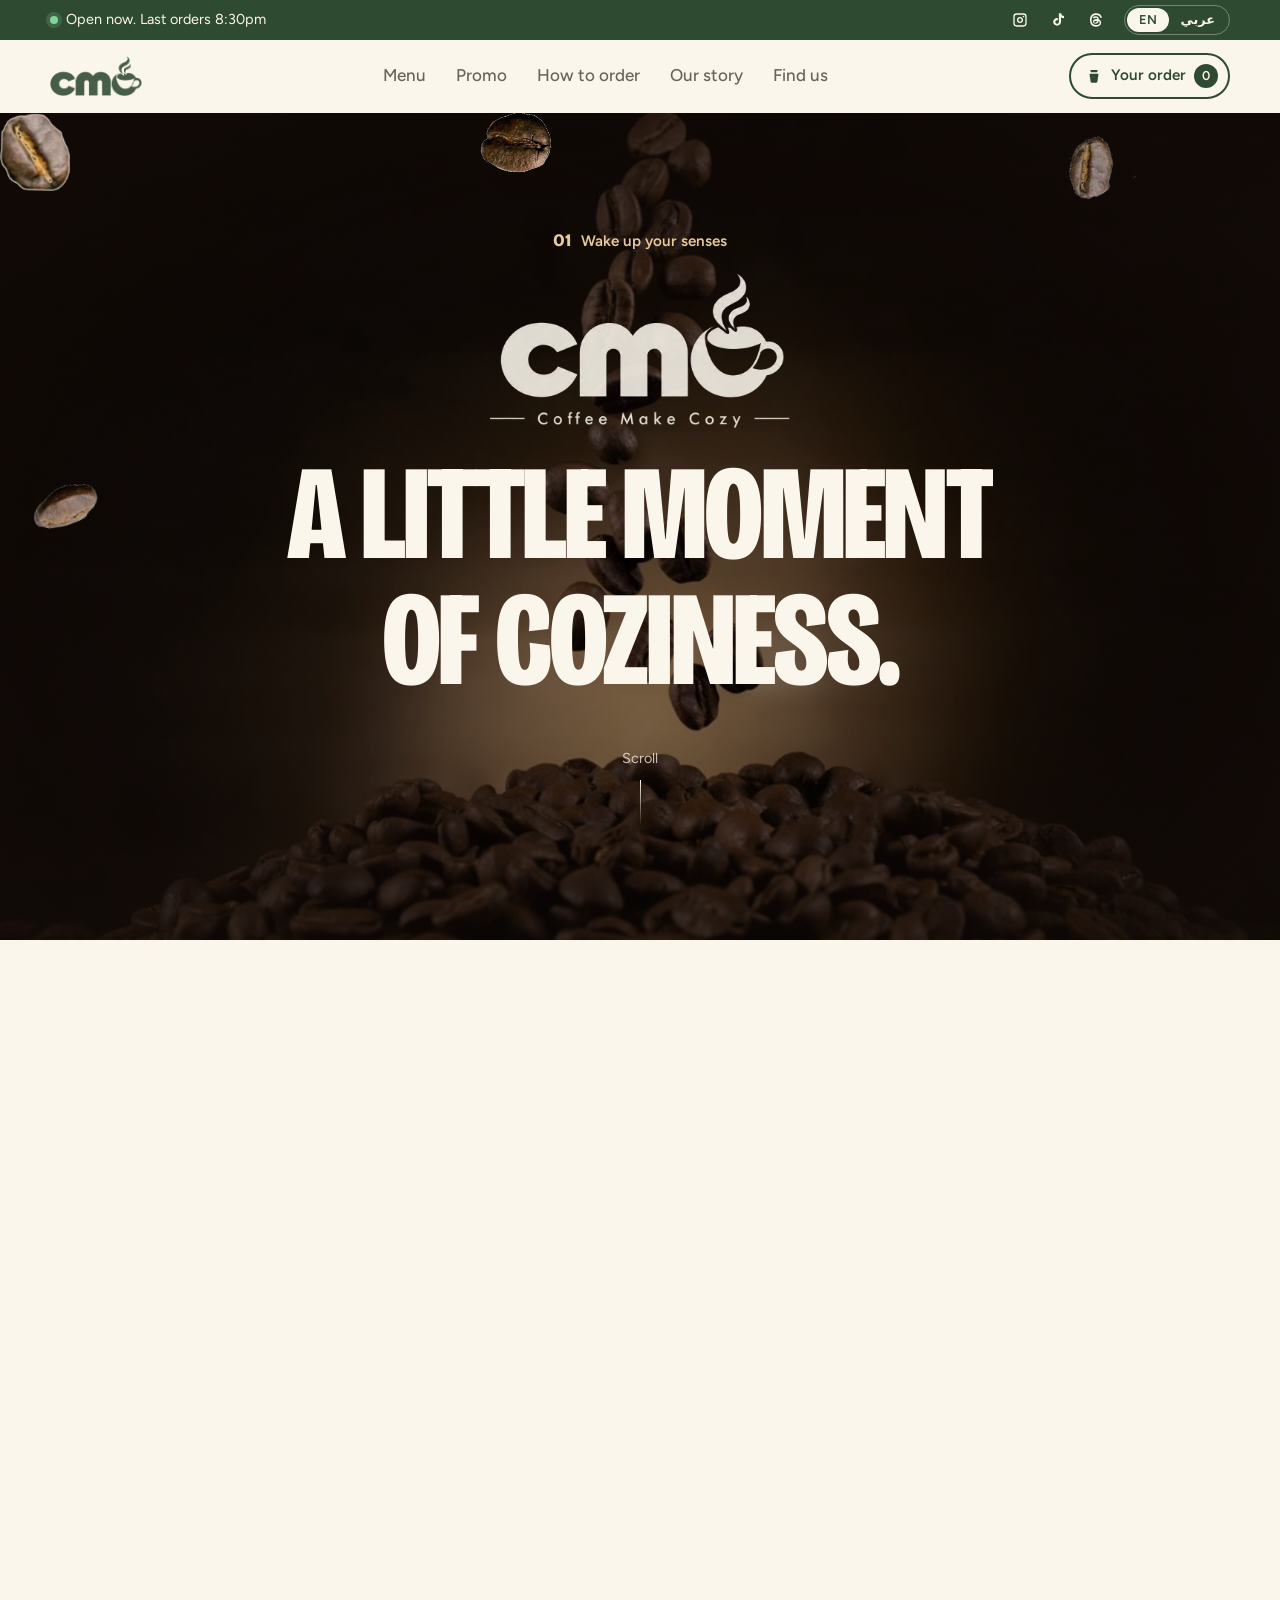
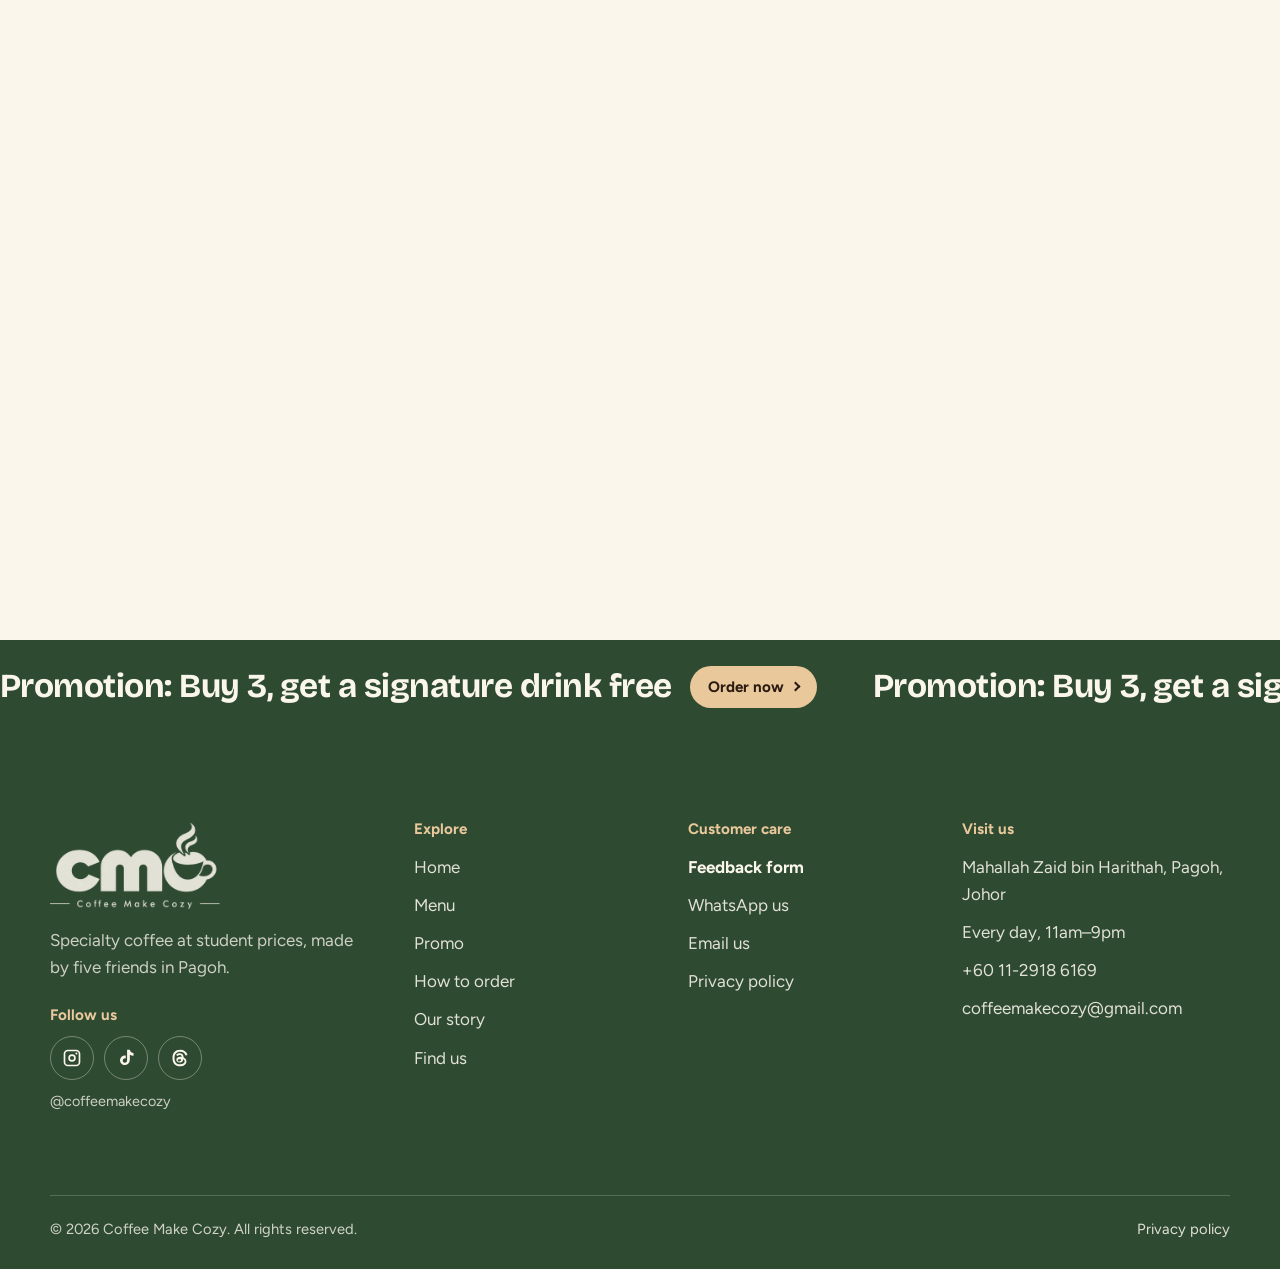
==== commit 48cc3724: "English/Arabic site with separate pages and full footer - Languages are now English and Arabic (Mala" ====
--- a/index.html
+++ b/index.html
@@ -6,54 +6,21 @@
   <title>Coffee Make Cozy | Specialty iced lattes in Pagoh, Johor</title>
   <meta name="description" content="Specialty iced lattes at student prices. Order online or on WhatsApp, pick up at Mahallah Zaid bin Harithah, Pagoh, or get it delivered.">
   <meta name="theme-color" content="#2E4A31">
-  <meta property="og:title" content="Coffee Make Cozy">
-  <meta property="og:description" content="Specialty iced lattes at student prices in Pagoh, Johor.">
+  <meta property="og:title" content="Coffee Make Cozy | Specialty iced lattes in Pagoh, Johor">
+  <meta property="og:description" content="Specialty iced lattes at student prices. Order online or on WhatsApp, pick up at Mahallah Zaid bin Harithah, Pagoh, or get it delivered.">
   <meta property="og:image" content="assets/img/beans-falling-dark.jpg">
   <link rel="icon" href="assets/img/mark-green.png" type="image/png">
   <link rel="preconnect" href="https://fonts.googleapis.com">
   <link rel="preconnect" href="https://fonts.gstatic.com" crossorigin>
-  <link href="https://fonts.googleapis.com/css2?family=Bricolage+Grotesque:opsz,wdth,wght@12..96,75..100,500..800&family=Figtree:wght@400;500;600;700&display=swap" rel="stylesheet">
-  <link rel="stylesheet" href="styles.css?v=202611170854">
-  <script>document.documentElement.classList.replace("no-js", "js");</script>
+  <link href="https://fonts.googleapis.com/css2?family=Bricolage+Grotesque:opsz,wdth,wght@12..96,75..100,500..800&family=Figtree:wght@400;500;600;700&family=IBM+Plex+Sans+Arabic:wght@400;500;600;700&family=Noto+Kufi+Arabic:wght@600;700;800&display=swap" rel="stylesheet">
+  <link rel="stylesheet" href="styles.css?v=202611170921">
+  <script>
+    document.documentElement.classList.replace("no-js", "js");
+    try { if (JSON.parse(localStorage.getItem("cmc-lang")) === "ar") { document.documentElement.lang = "ar"; document.documentElement.dir = "rtl"; } } catch (e) {}
+  </script>
 </head>
-<body>
-  <a class="skip-link" href="#main" data-i18n="skip">Skip to content</a>
-
-  <div class="topbar">
-    <div class="wrap topbar-inner">
-      <p class="status" id="open-status"><span class="status-dot"></span><span id="open-status-text">Open daily, 11am to 9pm</span></p>
-      <div class="lang" role="group" aria-label="Language">
-        <button type="button" data-lang="en" aria-pressed="true">EN</button>
-        <button type="button" data-lang="ms" aria-pressed="false">BM</button>
-      </div>
-    </div>
-  </div>
-
-  <header class="header">
-    <div class="wrap header-inner">
-      <a href="#top" class="brand" aria-label="Coffee Make Cozy, home">
-        <img src="assets/img/mark-green.png" alt="" width="96" height="42">
-      </a>
-      <nav class="nav" id="nav" aria-label="Main">
-        <a href="#menu" data-i18n="nav.menu">Menu</a>
-        <a href="#promo" data-i18n="nav.promo">Promo</a>
-        <a href="#how" data-i18n="nav.how">How to order</a>
-        <a href="#story" data-i18n="nav.story">Our story</a>
-        <a href="#find" data-i18n="nav.find">Find us</a>
-      </nav>
-      <div class="header-actions">
-        <button type="button" class="cart-btn" id="cart-open" aria-haspopup="dialog">
-          <svg viewBox="0 0 24 24" aria-hidden="true"><path d="M7 4h10l-1 3H8L7 4zm-1 5h12l-1.4 10.2A2 2 0 0 1 14.6 21H9.4a2 2 0 0 1-2-1.8L6 9z"/></svg>
-          <span data-i18n="cart.button">Your order</span>
-          <span class="cart-count" id="cart-count" aria-live="polite">0</span>
-        </button>
-        <button type="button" class="menu-toggle" id="menu-toggle" aria-expanded="false" aria-controls="nav">
-          <span class="sr-only" data-i18n="nav.toggle">Menu</span>
-          <span></span><span></span>
-        </button>
-      </div>
-    </div>
-  </header>
+<body data-page="home" data-title="title.home">
+  <div id="site-top"></div>
 
   <main id="main">
     <!-- STORY: three scroll-driven scenes (pinned stage) -->
@@ -113,14 +80,14 @@
           <div class="wrap s3-grid">
             <div class="s3-copy">
               <p class="scene-tag s3-item"><span>03</span> <span data-i18n="s3.tag">Signature collection</span></p>
-              <h2 class="s3-title s3-item">Iced Buttercreme Latte</h2>
+              <h2 class="s3-title s3-item" dir="ltr">Iced Buttercreme Latte</h2>
               <p class="s3-desc s3-item" data-i18n="sig.body">Espresso and cold milk under a thick, buttery cream top. It's the drink we're known for, and the one we give away free with every three you buy.</p>
               <div class="s3-buy s3-item">
                 <span class="price-big">RM6</span>
                 <button type="button" class="btn btn-ghost" data-add="buttercreme" data-i18n="menu.add">Add to order</button>
               </div>
               <div class="s3-cta s3-item">
-                <a href="#menu" class="btn btn-primary" data-i18n="hero.order">Order now</a>
+                <a href="menu.html" class="btn btn-primary" data-i18n="hero.order">Order now</a>
                 <a href="https://wa.me/601129186169" class="btn btn-wa" target="_blank" rel="noopener">
                   <svg viewBox="0 0 24 24" aria-hidden="true"><path d="M12 2a10 10 0 0 0-8.6 15.1L2 22l5-1.3A10 10 0 1 0 12 2zm5.3 14.1c-.2.6-1.3 1.2-1.8 1.2-.5.1-1 .2-3.3-.7-2.8-1.1-4.5-4-4.7-4.2-.1-.2-1.1-1.5-1.1-2.9s.7-2 1-2.3c.2-.3.5-.3.7-.3h.5c.2 0 .4 0 .6.5l.8 2c.1.2.1.4 0 .5l-.3.5-.4.4c-.1.2-.3.3-.1.6.2.3.8 1.3 1.7 2.1 1.2 1 2.1 1.3 2.4 1.5.3.1.5.1.6-.1l.9-1c.2-.3.4-.2.6-.1l1.9.9c.3.1.5.2.5.3.1.2.1.7-.1 1.3z"/></svg>
                   <span data-i18n="hero.wa">Chat on WhatsApp</span>
@@ -139,271 +106,26 @@
       </div>
     </section>
 
-    <!-- INGREDIENT MARQUEE -->
-    <div class="marquee" aria-hidden="true">
-      <div class="marquee-track">
-        <span>Espresso. Milk. Butter. Caramel. Honey. Cinnamon. Ice.</span>
-        <span>Espresso. Milk. Butter. Caramel. Honey. Cinnamon. Ice.</span>
-      </div>
-    </div>
-
-    <!-- MENU -->
-    <section class="menu" id="menu">
-      <div class="wrap">
-        <div class="section-head">
-          <h2 data-i18n="menu.title">Menu</h2>
-          <p data-i18n="menu.sub">All drinks are iced and made fresh when you order.</p>
-        </div>
-        <ul class="menu-list" id="menu-list"></ul>
-        <div class="addons">
-          <h3 data-i18n="menu.addons">Make it yours</h3>
-          <ul class="addon-list" id="addon-list"></ul>
-          <p class="addons-note" data-i18n="menu.addonsNote">Choose add-ons when you add a drink to your order.</p>
-        </div>
-      </div>
-    </section>
-
-    <!-- PROMO -->
-    <section class="promo" id="promo">
-      <div class="wrap promo-inner">
-        <div class="promo-copy">
-          <h2 data-i18n="promo.title">Buy 3, get a Buttercreme Latte free.</h2>
-          <p data-i18n="promo.body">Order any three drinks on one receipt and we'll add a free Iced Buttercreme Latte. Order six, get two. Your cart adds it for you.</p>
-          <a href="#menu" class="btn btn-cream" data-i18n="promo.cta">Start an order</a>
-        </div>
-        <div class="promo-cups" aria-hidden="true">
-          <span class="cup"></span><span class="plus">+</span>
-          <span class="cup"></span><span class="plus">+</span>
-          <span class="cup"></span><span class="plus">=</span>
-          <span class="cup cup-free"><em data-i18n="promo.free">free</em></span>
-        </div>
-      </div>
-    </section>
-
-    <!-- HOW TO ORDER -->
-    <section class="how" id="how">
-      <div class="wrap">
-        <div class="section-head">
-          <h2 data-i18n="how.title">How to order</h2>
-        </div>
-        <ol class="steps">
-          <li>
-            <h3 data-i18n="how.s1t">Build your order</h3>
-            <p data-i18n="how.s1">Add drinks and extras here, then choose pickup or delivery and a time.</p>
-          </li>
-          <li>
-            <h3 data-i18n="how.s2t">Send it on WhatsApp</h3>
-            <p data-i18n="how.s2">Tap send and WhatsApp opens with your order typed out. We'll reply to confirm.</p>
-          </li>
-          <li>
-            <h3 data-i18n="how.s3t">Pay by cash or DuitNow QR</h3>
-            <p data-i18n="how.s3">Pay cash when you collect or when we deliver, or scan our DuitNow QR and send us the receipt.</p>
-          </li>
-        </ol>
-        <p class="how-note" data-i18n="how.note">Last orders at 8:30pm. We're open every day from 11am to 9pm.</p>
-      </div>
-    </section>
-
-    <!-- STORY -->
-    <section class="story" id="story">
-      <div class="wrap story-grid">
-        <figure class="arch story-arch">
-          <img src="assets/img/grounds-pour.jpg" alt="Freshly ground coffee falling from a scoop" width="734" height="1200" loading="lazy">
-        </figure>
-        <div class="story-copy">
-          <h2 data-i18n="story.title">Five friends, one coffee machine.</h2>
-          <p data-i18n="story.p1">CMC started with five friends and one problem: good coffee was either too far from campus or too expensive for a student budget. So we decided to make it ourselves.</p>
-          <p data-i18n="story.p2">We practised shot after shot between classes until every cup tasted like something we'd happily pay more for. Then we kept the price student-friendly.</p>
-          <p data-i18n="story.p3">Today we brew specialty coffee from our home-based café at Mahallah Zaid bin Harithah. Every drink is made to order, and every cup should feel like a small break in a long day. That's what Coffee Make Cozy means to us.</p>
-        </div>
-      </div>
-    </section>
-
-    <!-- REVIEW -->
-    <section class="review" aria-labelledby="review-title">
-      <div class="wrap review-inner">
-        <h2 id="review-title" class="sr-only" data-i18n="review.title">What customers say</h2>
-        <img class="review-bean" src="assets/img/bean-drip.webp" alt="" aria-hidden="true">
-        <figure>
-          <blockquote>“This is the best coffee ever! Recommended!”</blockquote>
-          <figcaption>Hafizah</figcaption>
-        </figure>
-        <p class="review-ask"><span data-i18n="review.ask">Tried CMC? Tag us on Instagram at</span> <a href="https://instagram.com/coffeemakecozy" target="_blank" rel="noopener">@coffeemakecozy</a></p>
-      </div>
-    </section>
-
-    <!-- FIND US -->
-    <section class="find" id="find">
-      <div class="wrap find-grid">
-        <div>
-          <h2 data-i18n="find.title">Find us</h2>
-          <dl class="find-list">
-            <div>
-              <dt data-i18n="find.pickup">Pickup</dt>
-              <dd>Mahallah Zaid bin Harithah, Pagoh, Johor<br>
-                <a href="https://www.google.com/maps/search/?api=1&query=Mahallah+Zaid+bin+Harithah+Pagoh+Johor" target="_blank" rel="noopener" data-i18n="find.map">Open in Google Maps</a>
-              </dd>
-            </div>
-            <div>
-              <dt data-i18n="find.hours">Hours</dt>
-              <dd data-i18n="find.hoursVal">Every day, 11am to 9pm. Last orders 8:30pm.</dd>
-            </div>
-            <div>
-              <dt data-i18n="find.pay">Payment</dt>
-              <dd data-i18n="find.payVal">Cash or DuitNow QR.</dd>
-            </div>
-            <div>
-              <dt data-i18n="find.contact">Contact</dt>
-              <dd>
-                <a href="https://wa.me/601129186169" target="_blank" rel="noopener">+60 11-2918 6169</a><br>
-                <a href="mailto:coffeemakecozy@gmail.com">coffeemakecozy@gmail.com</a>
-              </dd>
-            </div>
-          </dl>
-        </div>
-        <div class="delivery-card">
-          <h3 data-i18n="find.delivery">Delivery to your door</h3>
-          <table class="fees">
-            <tbody>
-              <tr><th scope="row" data-i18n="find.zone1">Around Mahallah Zaid bin Harithah</th><td>RM1</td></tr>
-              <tr><th scope="row" data-i18n="find.zone2">Within 3 km</th><td>RM3</td></tr>
-            </tbody>
-          </table>
-          <p data-i18n="find.further">Further than 3 km? Message us on WhatsApp before you order.</p>
-        </div>
-      </div>
-    </section>
+    <!-- PROMOTION CTA (running text) -->
+    <a class="promo-banner" href="menu.html">
+      <span class="sr-only"><span data-i18n="banner.text">Promotion: Buy 3, get a signature drink free</span>. <span data-i18n="banner.cta">Order now</span></span>
+      <span class="promo-track" aria-hidden="true">
+        <span class="pb-item"><span class="pb-text" data-i18n="banner.text">Promotion: Buy 3, get a signature drink free</span><span class="pb-cta" data-i18n="banner.cta">Order now</span></span>
+        <span class="pb-item"><span class="pb-text" data-i18n="banner.text">Promotion: Buy 3, get a signature drink free</span><span class="pb-cta" data-i18n="banner.cta">Order now</span></span>
+        <span class="pb-item"><span class="pb-text" data-i18n="banner.text">Promotion: Buy 3, get a signature drink free</span><span class="pb-cta" data-i18n="banner.cta">Order now</span></span>
+        <span class="pb-item"><span class="pb-text" data-i18n="banner.text">Promotion: Buy 3, get a signature drink free</span><span class="pb-cta" data-i18n="banner.cta">Order now</span></span>
+        <span class="pb-item"><span class="pb-text" data-i18n="banner.text">Promotion: Buy 3, get a signature drink free</span><span class="pb-cta" data-i18n="banner.cta">Order now</span></span>
+        <span class="pb-item"><span class="pb-text" data-i18n="banner.text">Promotion: Buy 3, get a signature drink free</span><span class="pb-cta" data-i18n="banner.cta">Order now</span></span>
+      </span>
+    </a>
   </main>
 
-  <footer class="footer">
-    <div class="wrap">
-      <img class="footer-logo" src="assets/img/logo-cream.png" alt="Coffee Make Cozy" width="808" height="416">
-      <div class="footer-row">
-        <p>© <span id="year"></span> Coffee Make Cozy</p>
-        <nav aria-label="Social">
-          <a href="https://instagram.com/coffeemakecozy" target="_blank" rel="noopener">Instagram</a>
-          <a href="https://wa.me/601129186169" target="_blank" rel="noopener">WhatsApp</a>
-          <a href="mailto:coffeemakecozy@gmail.com" data-i18n="footer.email">Email</a>
-        </nav>
-      </div>
-    </div>
-  </footer>
+  <div id="site-bottom"></div>
 
-  <!-- Floating cart button (mobile) -->
-  <button type="button" class="fab" id="fab" hidden>
-    <span data-i18n="cart.view">View order</span>
-    <span class="fab-total" id="fab-total">RM0</span>
-  </button>
-
-  <!-- Add-to-order dialog -->
-  <dialog class="sheet" id="item-dialog" aria-labelledby="item-title">
-    <form method="dialog" class="sheet-body" id="item-form">
-      <div class="sheet-head">
-        <h2 id="item-title">Drink</h2>
-        <button type="button" class="icon-btn" data-close aria-label="Close">×</button>
-      </div>
-      <p class="item-desc" id="item-desc"></p>
-      <fieldset class="opts">
-        <legend data-i18n="item.addons">Add-ons (optional)</legend>
-        <div id="item-addons"></div>
-      </fieldset>
-      <div class="qty-row">
-        <span data-i18n="item.qty">Quantity</span>
-        <div class="qty">
-          <button type="button" data-step="-1" aria-label="Decrease">−</button>
-          <output id="item-qty">1</output>
-          <button type="button" data-step="1" aria-label="Increase">+</button>
-        </div>
-      </div>
-      <button type="submit" class="btn btn-primary btn-block" id="item-submit">Add to order</button>
-    </form>
-  </dialog>
-
-  <!-- Cart drawer -->
-  <dialog class="drawer" id="cart" aria-labelledby="cart-title">
-    <div class="drawer-body">
-      <div class="sheet-head">
-        <h2 id="cart-title" data-i18n="cart.title">Your order</h2>
-        <button type="button" class="icon-btn" data-close aria-label="Close">×</button>
-      </div>
-
-      <div id="cart-empty" class="cart-empty">
-        <p data-i18n="cart.empty">Your order is empty. Add a drink from the menu to get started.</p>
-        <a href="#menu" class="btn btn-primary" data-close data-i18n="cart.browse">Browse the menu</a>
-      </div>
-
-      <form id="checkout" novalidate>
-        <ul class="cart-lines" id="cart-lines"></ul>
-        <p class="promo-hint" id="promo-hint"></p>
-
-        <fieldset class="opts">
-          <legend data-i18n="co.how">Pickup or delivery</legend>
-          <label class="choice"><input type="radio" name="mode" value="pickup" checked> <span><strong data-i18n="co.pickup">Pickup</strong><small>Mahallah Zaid bin Harithah</small></span><em>RM0</em></label>
-          <label class="choice"><input type="radio" name="mode" value="d1"> <span><strong data-i18n="co.d1">Delivery around the mahallah</strong><small data-i18n="co.d1s">Around Mahallah Zaid bin Harithah</small></span><em>RM1</em></label>
-          <label class="choice"><input type="radio" name="mode" value="d3"> <span><strong data-i18n="co.d3">Delivery within 3 km</strong><small data-i18n="co.d3s">Further? Ask us on WhatsApp first</small></span><em>RM3</em></label>
-        </fieldset>
-
-        <fieldset class="opts">
-          <legend data-i18n="co.when">When</legend>
-          <div class="field-row">
-            <label><span data-i18n="co.day">Day</span>
-              <select name="day" id="day"></select>
-            </label>
-            <label><span data-i18n="co.time">Time</span>
-              <select name="time" id="time"></select>
-            </label>
-          </div>
-        </fieldset>
-
-        <fieldset class="opts">
-          <legend data-i18n="co.details">Your details</legend>
-          <label><span data-i18n="co.name">Name</span>
-            <input name="name" required autocomplete="name">
-          </label>
-          <label><span data-i18n="co.phone">Phone number</span>
-            <input name="phone" type="tel" required autocomplete="tel" inputmode="tel" placeholder="01X-XXX XXXX">
-          </label>
-          <label id="address-field" hidden><span data-i18n="co.address">Delivery address (block and room)</span>
-            <textarea name="address" rows="2" autocomplete="street-address"></textarea>
-          </label>
-          <label><span data-i18n="co.notes">Notes (optional)</span>
-            <input name="notes" data-i18n-placeholder="co.notesPh" placeholder="Less ice, less sweet…">
-          </label>
-        </fieldset>
-
-        <fieldset class="opts">
-          <legend data-i18n="co.payment">Payment</legend>
-          <label class="choice"><input type="radio" name="pay" value="cash" checked> <span><strong data-i18n="co.cash">Cash</strong><small data-i18n="co.cashS">Pay when you collect or when we deliver</small></span></label>
-          <label class="choice"><input type="radio" name="pay" value="duitnow"> <span><strong>DuitNow QR</strong><small data-i18n="co.duitnowS">Scan with any banking or e-wallet app</small></span></label>
-        </fieldset>
-        <div class="pay-box" id="duitnow-box" hidden>
-          <img class="qr" id="duitnow-qr" src="assets/img/duitnow-qr.png" alt="Coffee Make Cozy DuitNow QR code" width="220" height="220">
-          <a class="qr-save" id="duitnow-save" href="assets/img/duitnow-qr.png" download="CMC-DuitNow-QR.png" data-i18n="co.qrSave">Save QR to your phone</a>
-          <p data-i18n="co.duitnowNote">Pay the total after we confirm your order on WhatsApp, then send us a screenshot of your receipt. On your phone? Save the QR and upload it in your banking app.</p>
-          <p class="qr-missing" id="duitnow-missing" hidden data-i18n="co.duitnowMissing">We'll send our DuitNow QR on WhatsApp when we confirm your order.</p>
-        </div>
-
-        <dl class="totals">
-          <div><dt data-i18n="co.subtotal">Drinks</dt><dd id="t-sub">RM0</dd></div>
-          <div><dt data-i18n="co.fee">Delivery</dt><dd id="t-fee">RM0</dd></div>
-          <div class="grand"><dt data-i18n="co.total">Total</dt><dd id="t-total">RM0</dd></div>
-        </dl>
-
-        <p class="form-error" id="form-error" role="alert"></p>
-        <button type="submit" class="btn btn-wa btn-block">
-          <svg viewBox="0 0 24 24" aria-hidden="true"><path d="M12 2a10 10 0 0 0-8.6 15.1L2 22l5-1.3A10 10 0 1 0 12 2zm5.3 14.1c-.2.6-1.3 1.2-1.8 1.2-.5.1-1 .2-3.3-.7-2.8-1.1-4.5-4-4.7-4.2-.1-.2-1.1-1.5-1.1-2.9s.7-2 1-2.3c.2-.3.5-.3.7-.3h.5c.2 0 .4 0 .6.5l.8 2c.1.2.1.4 0 .5l-.3.5-.4.4c-.1.2-.3.3-.1.6.2.3.8 1.3 1.7 2.1 1.2 1 2.1 1.3 2.4 1.5.3.1.5.1.6-.1l.9-1c.2-.3.4-.2.6-.1l1.9.9c.3.1.5.2.5.3.1.2.1.7-.1 1.3z"/></svg>
-          <span data-i18n="co.send">Send order on WhatsApp</span>
-        </button>
-        <p class="send-note" data-i18n="co.sendNote">Your order isn't confirmed until we reply on WhatsApp.</p>
-      </form>
-    </div>
-  </dialog>
-
-  <div class="toast" id="toast" role="status" aria-live="polite"></div>
-
+  <script src="i18n.js?v=202611170921"></script>
+  <script src="script.js?v=202611170921"></script>
   <script src="assets/vendor/gsap.min.js"></script>
   <script src="assets/vendor/ScrollTrigger.min.js"></script>
-  <script src="script.js?v=202611170854"></script>
-  <script src="story.js?v=202611170854"></script>
+  <script src="story.js?v=202611170921"></script>
 </body>
 </html>
--- a/styles.css
+++ b/styles.css
@@ -42,8 +42,8 @@
 p { margin: 0 0 1em; }
 .wrap { width: min(100% - 32px, var(--wrap)); margin-inline: auto; }
 .sr-only { position: absolute; width: 1px; height: 1px; overflow: hidden; clip: rect(0 0 0 0); white-space: nowrap; }
-.skip-link { position: absolute; left: -999px; top: 8px; z-index: 200; background: var(--forest); color: var(--cream); padding: 8px 14px; border-radius: 8px; }
-.skip-link:focus { left: 8px; }
+.skip-link { position: absolute; top: 8px; inset-inline-start: 8px; z-index: 200; background: var(--forest); color: var(--cream); padding: 8px 14px; border-radius: 8px; transform: translateY(-300%); }
+.skip-link:focus { transform: none; }
 :focus-visible { outline: 3px solid var(--caramel); outline-offset: 3px; border-radius: 4px; }
 
 .kicker { font-weight: 600; color: var(--caramel); margin-bottom: .75em; font-size: 1rem; }
@@ -71,6 +71,13 @@
 .status { margin: 0; display: flex; align-items: center; gap: 8px; }
 .status-dot { width: 8px; height: 8px; border-radius: 50%; background: var(--caramel-soft); flex: none; }
 .status.is-open .status-dot { background: #7FD49A; box-shadow: 0 0 0 4px rgba(127,212,154,.2); }
+.topbar-right { display: flex; align-items: center; gap: 14px; }
+.social { display: flex; align-items: center; gap: 10px; }
+.social a { display: grid; place-items: center; color: inherit; border-radius: 50%; transition: background-color .15s, color .15s; }
+.social svg { fill: currentColor; }
+.social-sm a { width: 28px; height: 28px; }
+.social-sm svg { width: 16px; height: 16px; }
+.social-sm a:hover { background: rgba(251,246,236,.15); }
 .lang { display: flex; border: 1px solid rgba(251,246,236,.35); border-radius: 999px; padding: 2px; }
 .lang button { font: 600 .8rem/1 var(--body); background: none; color: var(--cream); border: 0; padding: 6px 12px; border-radius: 999px; cursor: pointer; }
 .lang button[aria-pressed="true"] { background: var(--cream); color: var(--forest); }
@@ -107,11 +114,19 @@
 .arch { margin: 0; overflow: hidden; border-radius: 999px 999px var(--r-lg) var(--r-lg); background: var(--espresso); }
 .arch img { width: 100%; height: 100%; object-fit: cover; }
 
-/* Marquee */
-.marquee { background: var(--forest); color: var(--cream); overflow: hidden; padding: 22px 0; }
-.marquee-track { display: flex; width: max-content; animation: slide 38s linear infinite; }
-.marquee span { font-family: var(--display); font-weight: 700; font-size: clamp(1.6rem, 3.4vw, 2.6rem); letter-spacing: -0.02em; padding-right: .6em; white-space: nowrap; }
+/* Promotion CTA banner (running text) */
+.promo-banner { display: block; background: var(--forest); color: var(--cream); overflow: hidden; padding: 20px 0; text-decoration: none; }
+.promo-track { display: flex; width: max-content; animation: slide 34s linear infinite; }
+.promo-banner:hover .promo-track, .promo-banner:focus-visible .promo-track { animation-play-state: paused; }
+.pb-item { display: inline-flex; align-items: center; gap: 18px; padding-inline-end: 56px; white-space: nowrap; }
+.pb-text { font-family: var(--display); font-weight: 700; font-size: clamp(1.3rem, 2.8vw, 2.1rem); letter-spacing: -0.015em; }
+.pb-cta { display: inline-flex; align-items: center; gap: 8px; background: var(--caramel-soft); color: var(--espresso); font-weight: 700; font-size: .95rem; padding: 9px 18px; border-radius: 999px; }
+.pb-cta::after { content: ""; width: 7px; height: 7px; border-top: 2px solid currentColor; border-right: 2px solid currentColor; transform: rotate(45deg); }
+.promo-banner:hover .pb-cta { background: var(--cream); }
 @keyframes slide { to { transform: translateX(-50%); } }
+[dir="rtl"] .promo-track { animation-name: slide-rtl; }
+[dir="rtl"] .pb-cta::after { transform: rotate(-135deg); }
+@keyframes slide-rtl { to { transform: translateX(50%); } }
 
 .price-big { font-family: var(--display); font-size: 3rem; font-weight: 800; color: var(--caramel); line-height: 1; }
 
@@ -135,7 +150,7 @@
 .addons h3 { margin: 0; color: var(--forest); }
 .addon-list { list-style: none; padding: 0; margin: 0; display: flex; flex-wrap: wrap; gap: 10px; }
 .addon-list li { background: var(--cream); border: 1px solid var(--line); border-radius: 999px; padding: 8px 16px; font-weight: 500; }
-.addon-list li b { color: var(--caramel); margin-left: 6px; }
+.addon-list li b { color: var(--caramel); margin-inline-start: 6px; }
 .addons-note { grid-column: 2; color: var(--muted); font-size: .95rem; margin: 6px 0 0; }
 
 /* Promo */
@@ -189,18 +204,30 @@
 .delivery-card { background: var(--cream); border-radius: var(--r-md); padding: 28px; border: 1px solid var(--line); }
 .delivery-card h3 { color: var(--forest); }
 .fees { width: 100%; border-collapse: collapse; margin: 8px 0 18px; }
-.fees th { text-align: left; font-weight: 500; padding: 12px 0; border-bottom: 1px solid var(--line); }
-.fees td { text-align: right; font-family: var(--display); font-weight: 800; font-size: 1.3rem; color: var(--forest); border-bottom: 1px solid var(--line); }
+.fees th { text-align: start; font-weight: 500; padding: 12px 0; border-bottom: 1px solid var(--line); }
+.fees td { text-align: end; font-family: var(--display); font-weight: 800; font-size: 1.3rem; color: var(--forest); border-bottom: 1px solid var(--line); }
 .delivery-card p { color: var(--muted); margin: 0; font-size: .95rem; }
 
 /* Footer */
-.footer { background: var(--forest); color: var(--cream); padding: clamp(56px, 8vw, 96px) 0 28px; }
-.footer-logo { width: 100%; max-width: 980px; margin: 0 auto clamp(40px, 6vw, 72px); }
-.footer-row { display: flex; justify-content: space-between; flex-wrap: wrap; gap: 16px; border-top: 1px solid rgba(251,246,236,.2); padding-top: 22px; font-size: .95rem; }
+.footer { background: var(--forest); color: var(--cream); padding: clamp(56px, 7vw, 88px) 0 28px; }
+.footer-grid { display: grid; grid-template-columns: 1.4fr 1fr 1fr 1.2fr; gap: clamp(28px, 4vw, 56px); padding-bottom: clamp(36px, 5vw, 56px); }
+.footer h3 { font-family: var(--body); font-size: .95rem; font-weight: 700; letter-spacing: 0; color: var(--caramel-soft); margin: 0 0 16px; }
+.footer ul { list-style: none; margin: 0; padding: 0; display: grid; gap: 11px; }
+.footer a { color: var(--cream); text-decoration: none; opacity: .88; }
+.footer a:hover { opacity: 1; text-decoration: underline; text-underline-offset: 3px; }
+.footer-brand img { width: 170px; margin-bottom: 18px; }
+.footer-brand > p { color: rgba(251,246,236,.78); max-width: 32ch; margin-bottom: 26px; }
+.footer-brand h3 { margin-bottom: 12px; }
+.footer .footer-strong { font-weight: 700; opacity: 1; }
+.footer-contact li { color: rgba(251,246,236,.88); }
+.social-lg { gap: 10px; }
+.social-lg a { width: 44px; height: 44px; border: 1px solid rgba(251,246,236,.35); opacity: 1; }
+.social-lg a:hover { background: var(--cream); color: var(--forest); text-decoration: none; }
+.social-lg svg { width: 20px; height: 20px; }
+.handle { margin: 10px 0 0; font-size: .9rem; color: rgba(251,246,236,.7); }
+[dir="rtl"] .handle { text-align: right; }
+.footer-row { display: flex; justify-content: space-between; flex-wrap: wrap; gap: 12px 24px; border-top: 1px solid rgba(251,246,236,.2); padding-top: 22px; font-size: .92rem; }
 .footer-row p { margin: 0; opacity: .8; }
-.footer-row nav { display: flex; gap: 22px; }
-.footer-row a { text-decoration: none; }
-.footer-row a:hover { text-decoration: underline; }
 
 /* Floating order button (mobile) */
 .fab {
@@ -236,7 +263,9 @@
 .qty-sm button { width: 32px; height: 32px; font-size: 1.1rem; }
 
 /* Cart drawer */
-.drawer { margin: 0 0 0 auto; height: 100dvh; width: min(100%, 460px); border-radius: var(--r-lg) 0 0 var(--r-lg); }
+.drawer { margin: 0; margin-inline-start: auto; height: 100dvh; width: min(100%, 460px); border-start-start-radius: var(--r-lg); border-end-start-radius: var(--r-lg); }
+[dir="rtl"] .drawer[open] { animation-name: drawer-in-rtl; }
+@keyframes drawer-in-rtl { from { transform: translateX(-40px); opacity: 0; } }
 .drawer[open] { animation: drawer-in .25s ease-out; }
 @keyframes drawer-in { from { transform: translateX(40px); opacity: 0; } }
 .cart-empty { text-align: center; padding: 40px 0; color: var(--muted); }
@@ -244,7 +273,7 @@
 .cart-line { display: grid; grid-template-columns: 1fr auto; gap: 6px 12px; padding: 16px 0; border-bottom: 1px solid var(--line); }
 .cart-line h3 { font-family: var(--body); font-size: 1rem; font-weight: 700; margin: 0; letter-spacing: 0; }
 .cart-line small { color: var(--muted); grid-column: 1; }
-.cart-line .line-price { font-weight: 700; text-align: right; }
+.cart-line .line-price { font-weight: 700; text-align: end; }
 .cart-line .line-controls { grid-column: 1 / -1; display: flex; justify-content: space-between; align-items: center; }
 .cart-line.free { background: #F4F8F1; border-radius: var(--r-sm); padding: 14px; border: 1px dashed var(--forest); margin-top: 10px; }
 .cart-line.free .line-price { color: var(--forest); }
@@ -276,7 +305,7 @@
 
 @media (prefers-reduced-motion: reduce) {
   html { scroll-behavior: auto; }
-  .marquee-track { animation: none; }
+  .promo-track { animation: none; }
   .drawer[open], .cart-count.bump { animation: none; }
 }
 
@@ -426,7 +455,7 @@
   .scene-2 .scene-tag { justify-content: center; }
   .s2-title { font-size: clamp(2.4rem, 11vw, 4rem); }
   .s2-glass { width: auto; height: min(30svh, 270px); margin-top: 14svh; }
-  .s2-steps { grid-template-columns: repeat(3, 1fr); gap: 10px; text-align: left; }
+  .s2-steps { grid-template-columns: repeat(3, 1fr); gap: 10px; text-align: start; }
   .ice-wrap { top: -60%; height: 160%; clip-path: polygon(0 0, 100% 0, 100% 43.75%, 86.5% 96.25%, 13.5% 96.25%, 0 43.75%); }
   .ice-box { height: 62.5%; }
   .s2-steps span { display: none; }
@@ -447,3 +476,100 @@
   .s3-buy .price-big { font-size: 2.2rem; }
   .s3-desc { display: -webkit-box; -webkit-line-clamp: 3; -webkit-box-orient: vertical; overflow: hidden; }
 }
+
+/* =========================================================
+   INNER PAGES
+   ========================================================= */
+.page-head { padding: clamp(56px, 8vw, 104px) 0 clamp(28px, 4vw, 44px); }
+.page-title { font-stretch: 75%; font-weight: 800; text-transform: uppercase; font-size: clamp(2.8rem, 7vw, 6rem); line-height: .9; color: var(--forest); margin: 0 0 18px; }
+.page-sub { color: var(--muted); font-size: 1.15rem; max-width: 52ch; margin: 0; }
+.page-head + .promo-banner { margin-bottom: 0; }
+.menu-more { margin: 36px 0 0; }
+.menu-more a { color: var(--forest); font-weight: 700; }
+
+.promo-page .page-title { color: var(--cream); }
+.promo-page .scene-tag { color: var(--caramel-soft); }
+.promo-visual { position: relative; justify-self: center; width: min(100%, 300px); }
+.promo-visual img { width: 100%; filter: drop-shadow(0 30px 30px rgba(0,0,0,.35)); }
+.promo-free { position: absolute; top: 6%; inset-inline-end: -6%; background: var(--caramel-soft); color: var(--espresso); font-weight: 800; font-size: 1.1rem; padding: 10px 18px; border-radius: 999px; transform: rotate(8deg); }
+.promo-terms-wrap { padding: clamp(64px, 8vw, 104px) 0; }
+.promo-terms-wrap h2 { color: var(--forest); margin-bottom: 32px; }
+.promo-terms li p { color: var(--ink); font-size: 1.1rem; max-width: 30ch; }
+
+.pay-cards h2 { color: var(--forest); }
+.pay-card { background: var(--cream); border: 1px solid var(--line); border-radius: var(--r-md); padding: 22px 24px; margin-bottom: 14px; }
+.pay-card h3 { margin: 0 0 6px; color: var(--forest); }
+.pay-card p { margin: 0; color: var(--muted); }
+.pay-cards .btn { margin-top: 14px; }
+
+.story-page .page-title { color: var(--cream); }
+.story-page .scene-tag { color: var(--caramel-soft); }
+
+/* Feedback */
+.feedback { padding: 0 0 clamp(72px, 9vw, 120px); }
+.feedback-form { max-width: 720px; display: grid; gap: 22px; background: #fff; border: 1px solid var(--line); border-radius: var(--r-lg); padding: clamp(22px, 4vw, 40px); }
+.feedback-form .opts { margin: 0; }
+.chips { display: flex; flex-wrap: wrap; gap: 10px; }
+.chip { display: inline-flex; cursor: pointer; }
+.chip input { position: absolute; opacity: 0; pointer-events: none; }
+.chip span { padding: 10px 18px; border: 1.5px solid var(--line); border-radius: 999px; font-weight: 600; background: var(--cream); transition: background-color .15s, border-color .15s, color .15s; }
+.chip input:checked + span { background: var(--forest); border-color: var(--forest); color: var(--cream); }
+.chip input:focus-visible + span { outline: 3px solid var(--caramel); outline-offset: 2px; }
+.stars { display: flex; gap: 4px; justify-content: flex-start; }
+[dir="rtl"] .stars { justify-content: flex-end; }
+.star { cursor: pointer; display: inline-flex; }
+.star input { position: absolute; opacity: 0; pointer-events: none; }
+.star span[aria-hidden] { font-size: 2.1rem; line-height: 1; color: var(--line); transition: color .12s, transform .12s; }
+.stars:has(.star:hover) .star span[aria-hidden] { color: var(--caramel-soft); }
+.stars .star:hover ~ .star span[aria-hidden] { color: var(--line); }
+.stars:has(input:checked) .star span[aria-hidden] { color: var(--caramel); }
+.stars .star:has(input:checked) ~ .star span[aria-hidden] { color: var(--line); }
+.star input:focus-visible + span { outline: 3px solid var(--caramel); outline-offset: 2px; border-radius: 4px; }
+.fb-actions { display: flex; flex-wrap: wrap; align-items: center; gap: 14px 22px; }
+.fb-email { color: var(--forest); font-weight: 600; }
+.feedback-form .send-note { text-align: start; margin: 0; }
+
+/* Privacy */
+.legal-wrap { padding: 0 0 clamp(72px, 9vw, 120px); }
+.legal { max-width: 70ch; }
+.legal-date { color: var(--muted); font-size: .95rem; }
+.legal h2 { font-size: 1.4rem; color: var(--forest); margin: 34px 0 10px; letter-spacing: -0.01em; }
+.legal ul { padding-inline-start: 1.2em; }
+.legal li { margin-bottom: 8px; }
+.legal a { color: var(--forest); font-weight: 600; }
+html[lang="en"] [data-only="ar"], html[lang="ar"] [data-only="en"] { display: none; }
+
+@media (max-width: 960px) {
+  .footer-grid { grid-template-columns: 1fr 1fr; }
+  .footer-brand { grid-column: 1 / -1; }
+  .promo-visual { width: 220px; margin-top: 10px; }
+}
+@media (max-width: 600px) {
+  .footer-grid { grid-template-columns: 1fr; }
+  .topbar-right .social-sm { display: none; }
+  .pb-item { gap: 12px; padding-inline-end: 36px; }
+}
+
+/* =========================================================
+   ARABIC (right-to-left)
+   ========================================================= */
+[dir="rtl"] {
+  --display: "Noto Kufi Arabic", "IBM Plex Sans Arabic", "Bricolage Grotesque", sans-serif;
+  --body: "IBM Plex Sans Arabic", "Figtree", system-ui, sans-serif;
+}
+[dir="rtl"] body { line-height: 1.75; }
+[dir="rtl"] * { letter-spacing: 0 !important; }        /* letter-spacing breaks Arabic joining */
+[dir="rtl"] h1, [dir="rtl"] h2, [dir="rtl"] h3 { line-height: 1.35; }
+[dir="rtl"] .s1-title, [dir="rtl"] .s2-title, [dir="rtl"] .page-title { font-stretch: normal; text-transform: none; line-height: 1.3; font-weight: 800; }
+[dir="rtl"] .s1-title { font-size: clamp(2.6rem, 8vw, 7rem); }
+[dir="rtl"] .s2-title { font-size: clamp(2.2rem, 5vw, 4.6rem); }
+[dir="rtl"] .page-title { font-size: clamp(2.3rem, 5.5vw, 4.6rem); }
+[dir="rtl"] .s3-title { font-family: "Bricolage Grotesque", sans-serif; text-align: right; line-height: .95; }   /* drink name stays English */
+[dir="rtl"] .scene-tag span:first-child { font-family: "Bricolage Grotesque", sans-serif; }
+[dir="rtl"] .line { padding-bottom: .12em; }
+[dir="rtl"] .pb-text { font-weight: 700; }
+[dir="rtl"] .menu-price, [dir="rtl"] .price-big, [dir="rtl"] .hero-facts strong, [dir="rtl"] .fees td, [dir="rtl"] .totals .grand dd, [dir="rtl"] .fab-total { font-family: "Bricolage Grotesque", sans-serif; }
+[dir="rtl"] .menu-item h3 [dir="ltr"], [dir="rtl"] #item-title, [dir="rtl"] .cart-line h3 { font-family: "Bricolage Grotesque", "Figtree", sans-serif; }
+[dir="rtl"] #item-title, [dir="rtl"] .cart-line h3 { text-align: right; }
+[dir="rtl"] .s2-steps li::before { font-family: "Bricolage Grotesque", sans-serif; }
+[dir="rtl"] .steps li::before { font-family: "Bricolage Grotesque", sans-serif; }
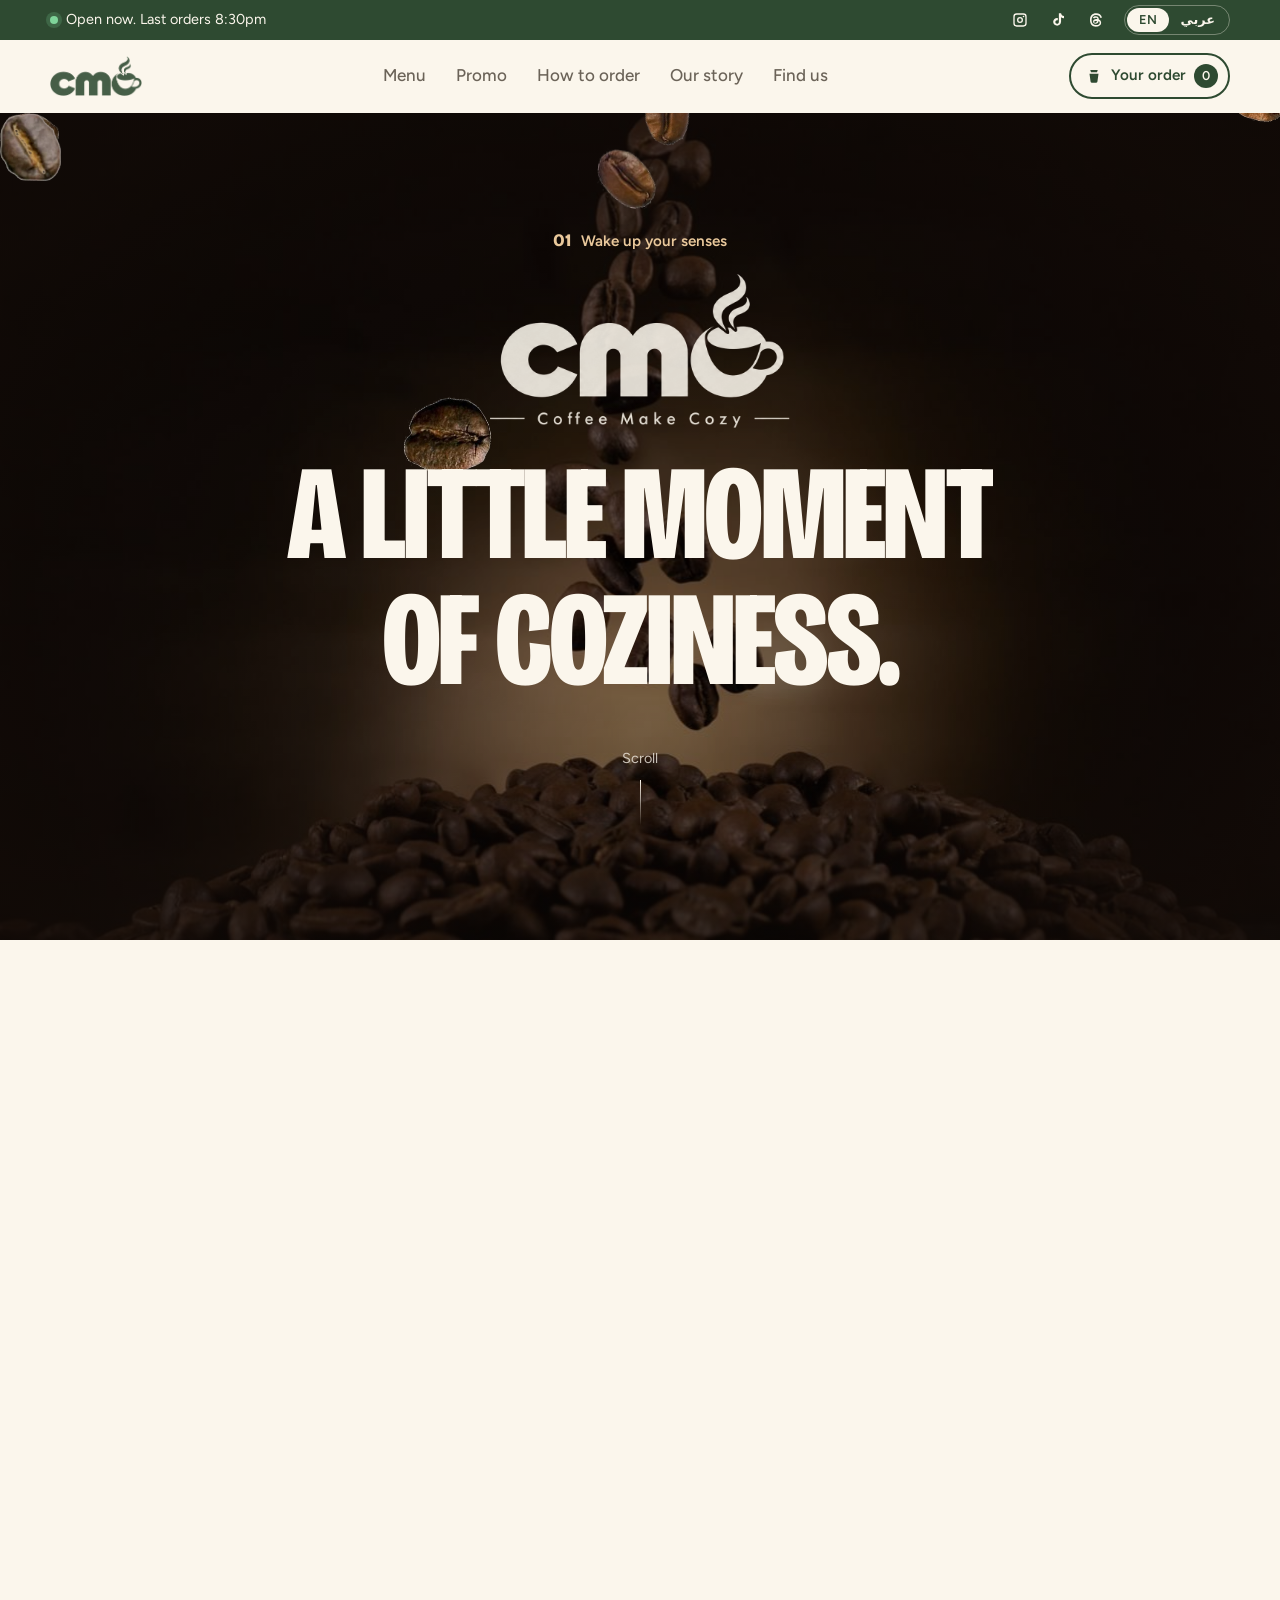
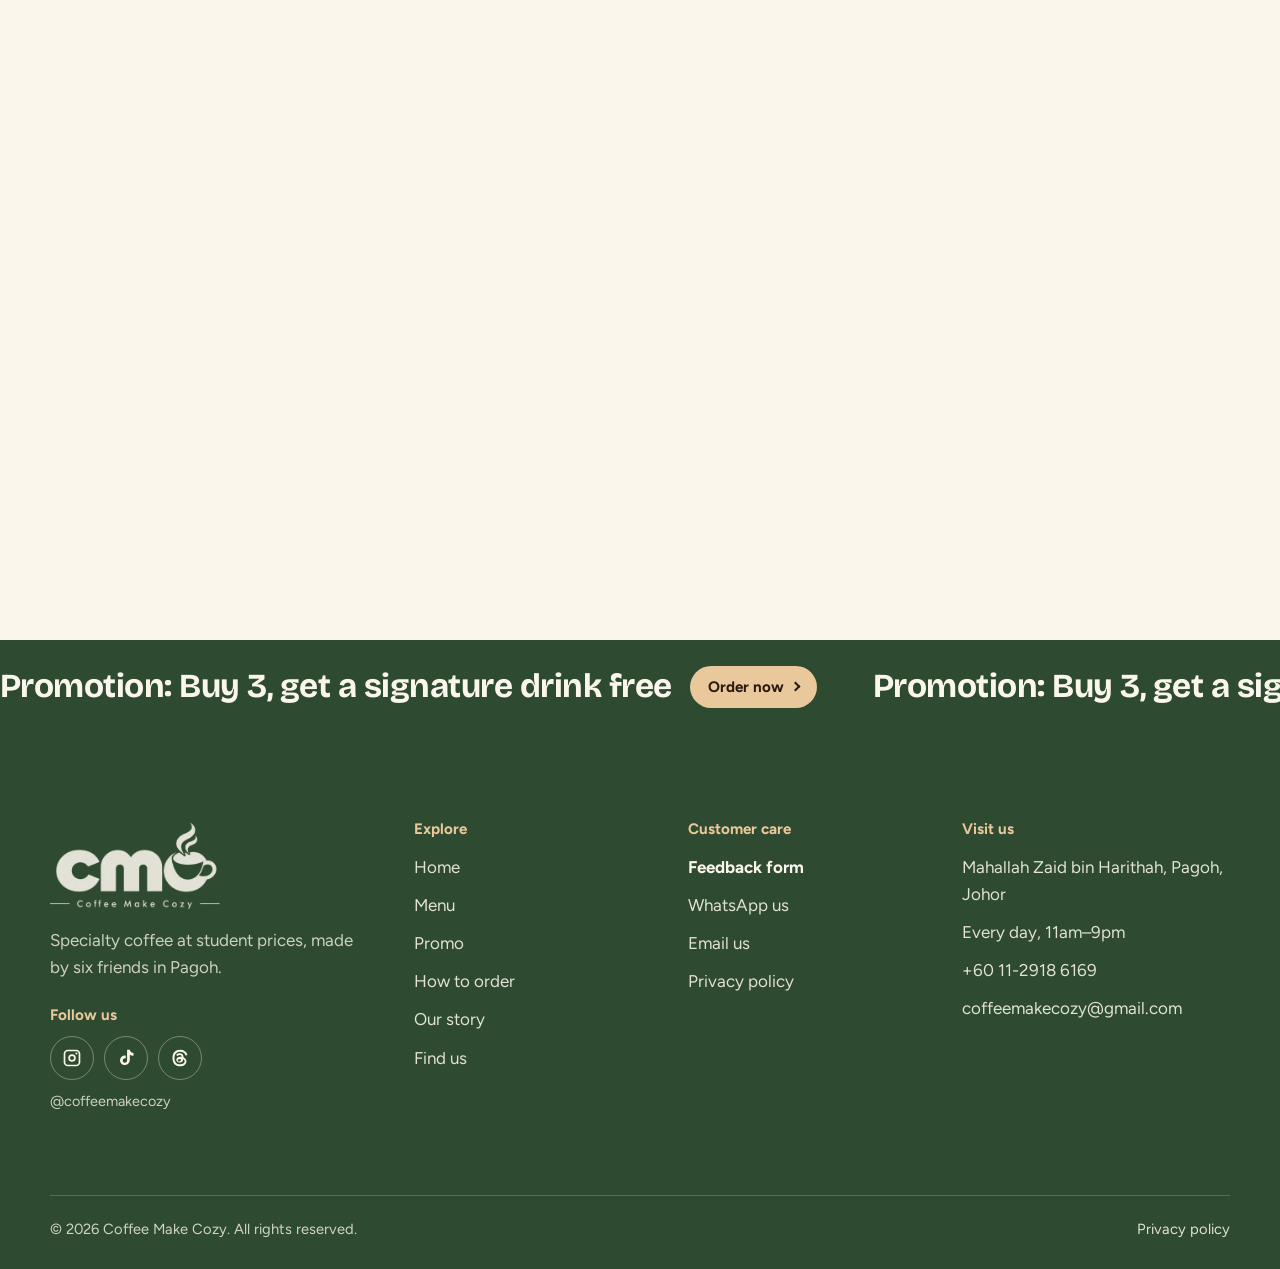
==== commit 7a6754bc: "Six friends; Arabic spelling of Pagoh is باجوه Co-Authored-By: Claude Opus 5.5 <noreply@anthropic.co" ====
--- a/index.html
+++ b/index.html
@@ -13,7 +13,7 @@
   <link rel="preconnect" href="https://fonts.googleapis.com">
   <link rel="preconnect" href="https://fonts.gstatic.com" crossorigin>
   <link href="https://fonts.googleapis.com/css2?family=Bricolage+Grotesque:opsz,wdth,wght@12..96,75..100,500..800&family=Figtree:wght@400;500;600;700&family=IBM+Plex+Sans+Arabic:wght@400;500;600;700&family=Noto+Kufi+Arabic:wght@600;700;800&display=swap" rel="stylesheet">
-  <link rel="stylesheet" href="styles.css?v=202611170921">
+  <link rel="stylesheet" href="styles.css?v=202611171438">
   <script>
     document.documentElement.classList.replace("no-js", "js");
     try { if (JSON.parse(localStorage.getItem("cmc-lang")) === "ar") { document.documentElement.lang = "ar"; document.documentElement.dir = "rtl"; } } catch (e) {}
@@ -122,10 +122,10 @@
 
   <div id="site-bottom"></div>
 
-  <script src="i18n.js?v=202611170921"></script>
-  <script src="script.js?v=202611170921"></script>
+  <script src="i18n.js?v=202611171438"></script>
+  <script src="script.js?v=202611171438"></script>
   <script src="assets/vendor/gsap.min.js"></script>
   <script src="assets/vendor/ScrollTrigger.min.js"></script>
-  <script src="story.js?v=202611170921"></script>
+  <script src="story.js?v=202611171438"></script>
 </body>
 </html>
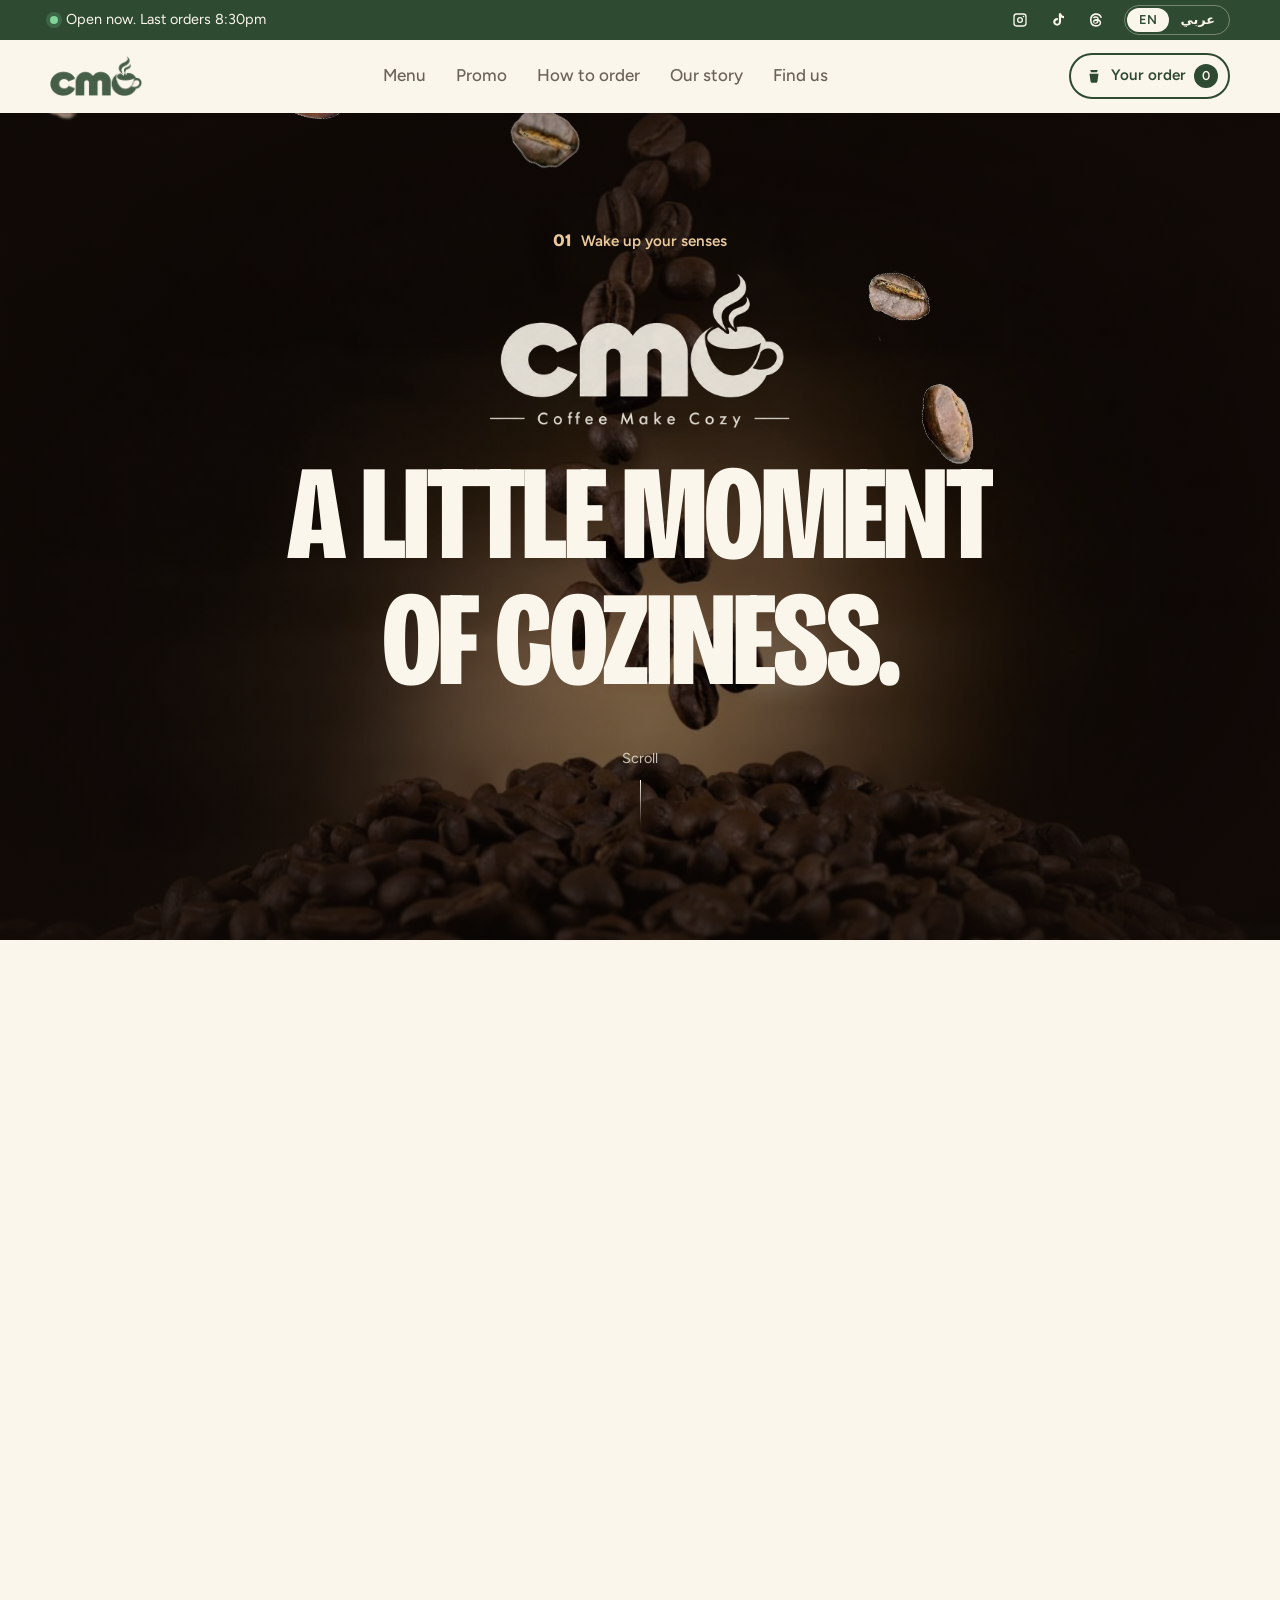
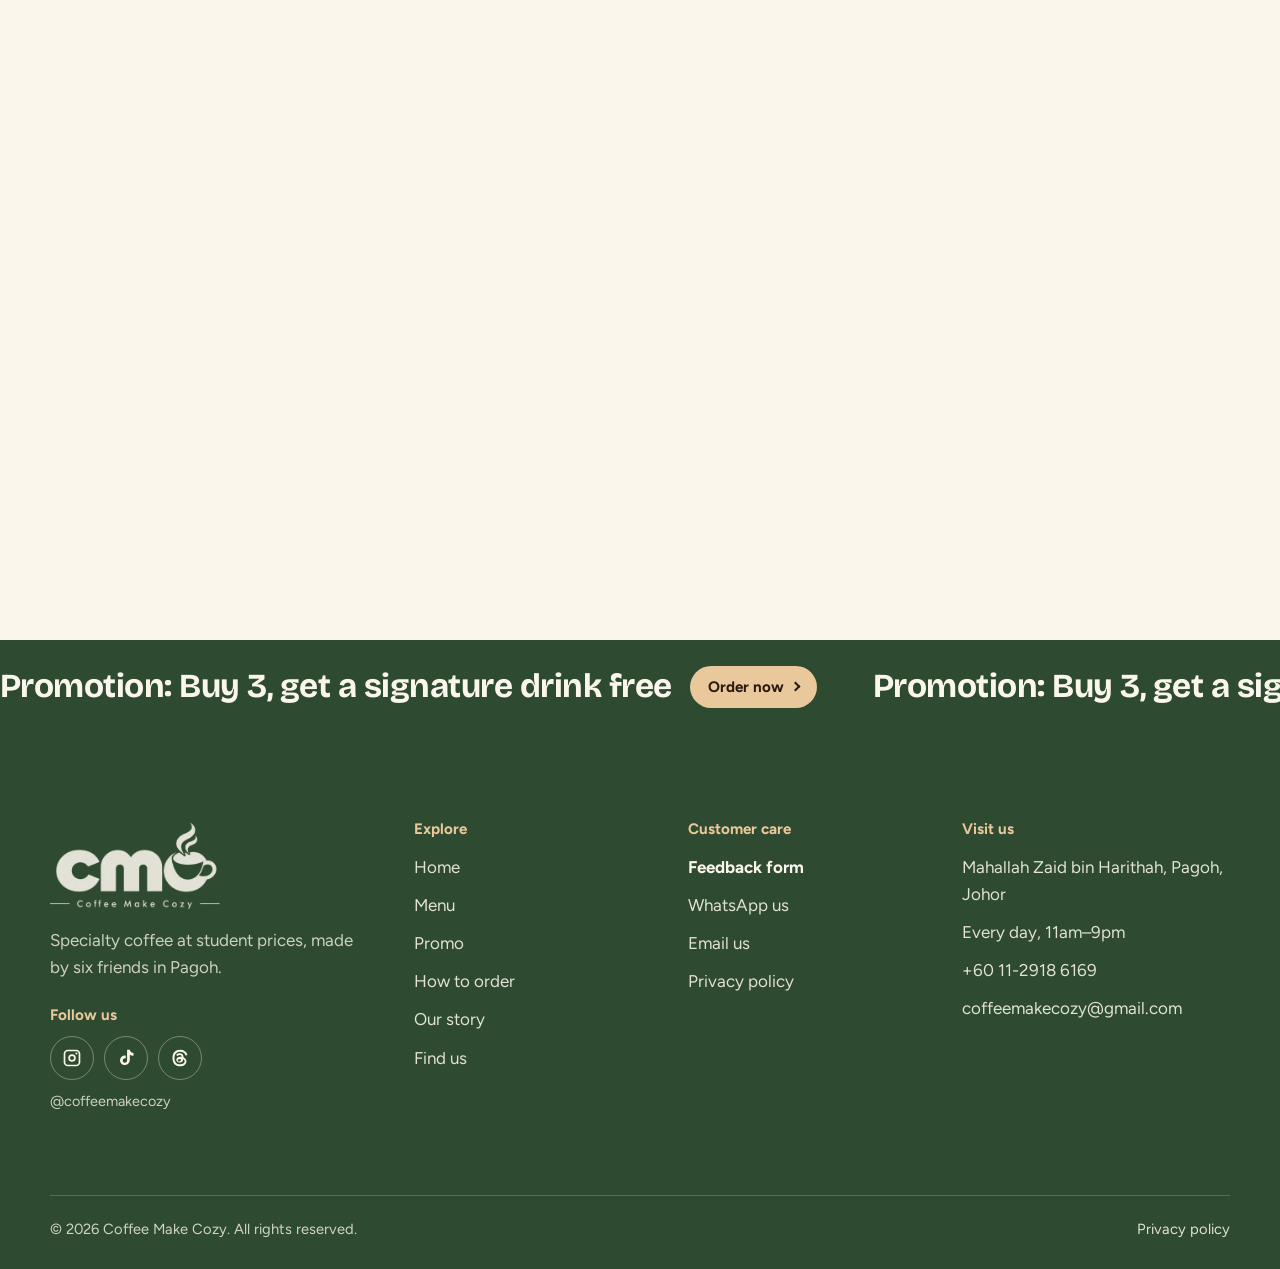
==== commit 4433a19d: "Our story: photo of the six friends Cropped from head to knee (shoes excluded) and shown in a rounde" ====
--- a/index.html
+++ b/index.html
@@ -13,7 +13,7 @@
   <link rel="preconnect" href="https://fonts.googleapis.com">
   <link rel="preconnect" href="https://fonts.gstatic.com" crossorigin>
   <link href="https://fonts.googleapis.com/css2?family=Bricolage+Grotesque:opsz,wdth,wght@12..96,75..100,500..800&family=Figtree:wght@400;500;600;700&family=IBM+Plex+Sans+Arabic:wght@400;500;600;700&family=Noto+Kufi+Arabic:wght@600;700;800&display=swap" rel="stylesheet">
-  <link rel="stylesheet" href="styles.css?v=202611171438">
+  <link rel="stylesheet" href="styles.css?v=202611230422">
   <script>
     document.documentElement.classList.replace("no-js", "js");
     try { if (JSON.parse(localStorage.getItem("cmc-lang")) === "ar") { document.documentElement.lang = "ar"; document.documentElement.dir = "rtl"; } } catch (e) {}
@@ -122,10 +122,10 @@
 
   <div id="site-bottom"></div>
 
-  <script src="i18n.js?v=202611171438"></script>
-  <script src="script.js?v=202611171438"></script>
+  <script src="i18n.js?v=202611230422"></script>
+  <script src="script.js?v=202611230422"></script>
   <script src="assets/vendor/gsap.min.js"></script>
   <script src="assets/vendor/ScrollTrigger.min.js"></script>
-  <script src="story.js?v=202611171438"></script>
+  <script src="story.js?v=202611230422"></script>
 </body>
 </html>
--- a/styles.css
+++ b/styles.css
@@ -179,6 +179,9 @@
 .story { padding: clamp(72px, 9vw, 120px) 0; background: var(--espresso); color: var(--foam); }
 .story-grid { display: grid; grid-template-columns: .8fr 1.2fr; gap: clamp(32px, 6vw, 96px); align-items: center; }
 .story-arch { aspect-ratio: 3 / 4.4; max-width: 420px; }
+@media (min-width: 961px) { .story-page .story-grid { grid-template-columns: 1.1fr .9fr; } }
+.story-photo { margin: 0; border-radius: var(--r-lg); overflow: hidden; aspect-ratio: 1028 / 650; background: var(--foam); box-shadow: 0 30px 60px -30px rgba(0,0,0,.6); }
+.story-photo img { width: 100%; height: 100%; object-fit: cover; object-position: center top; }
 .story h2 { color: var(--cream); max-width: 14ch; }
 .story p { color: rgba(241,230,210,.82); max-width: 58ch; font-size: 1.1rem; line-height: 1.7; }
 
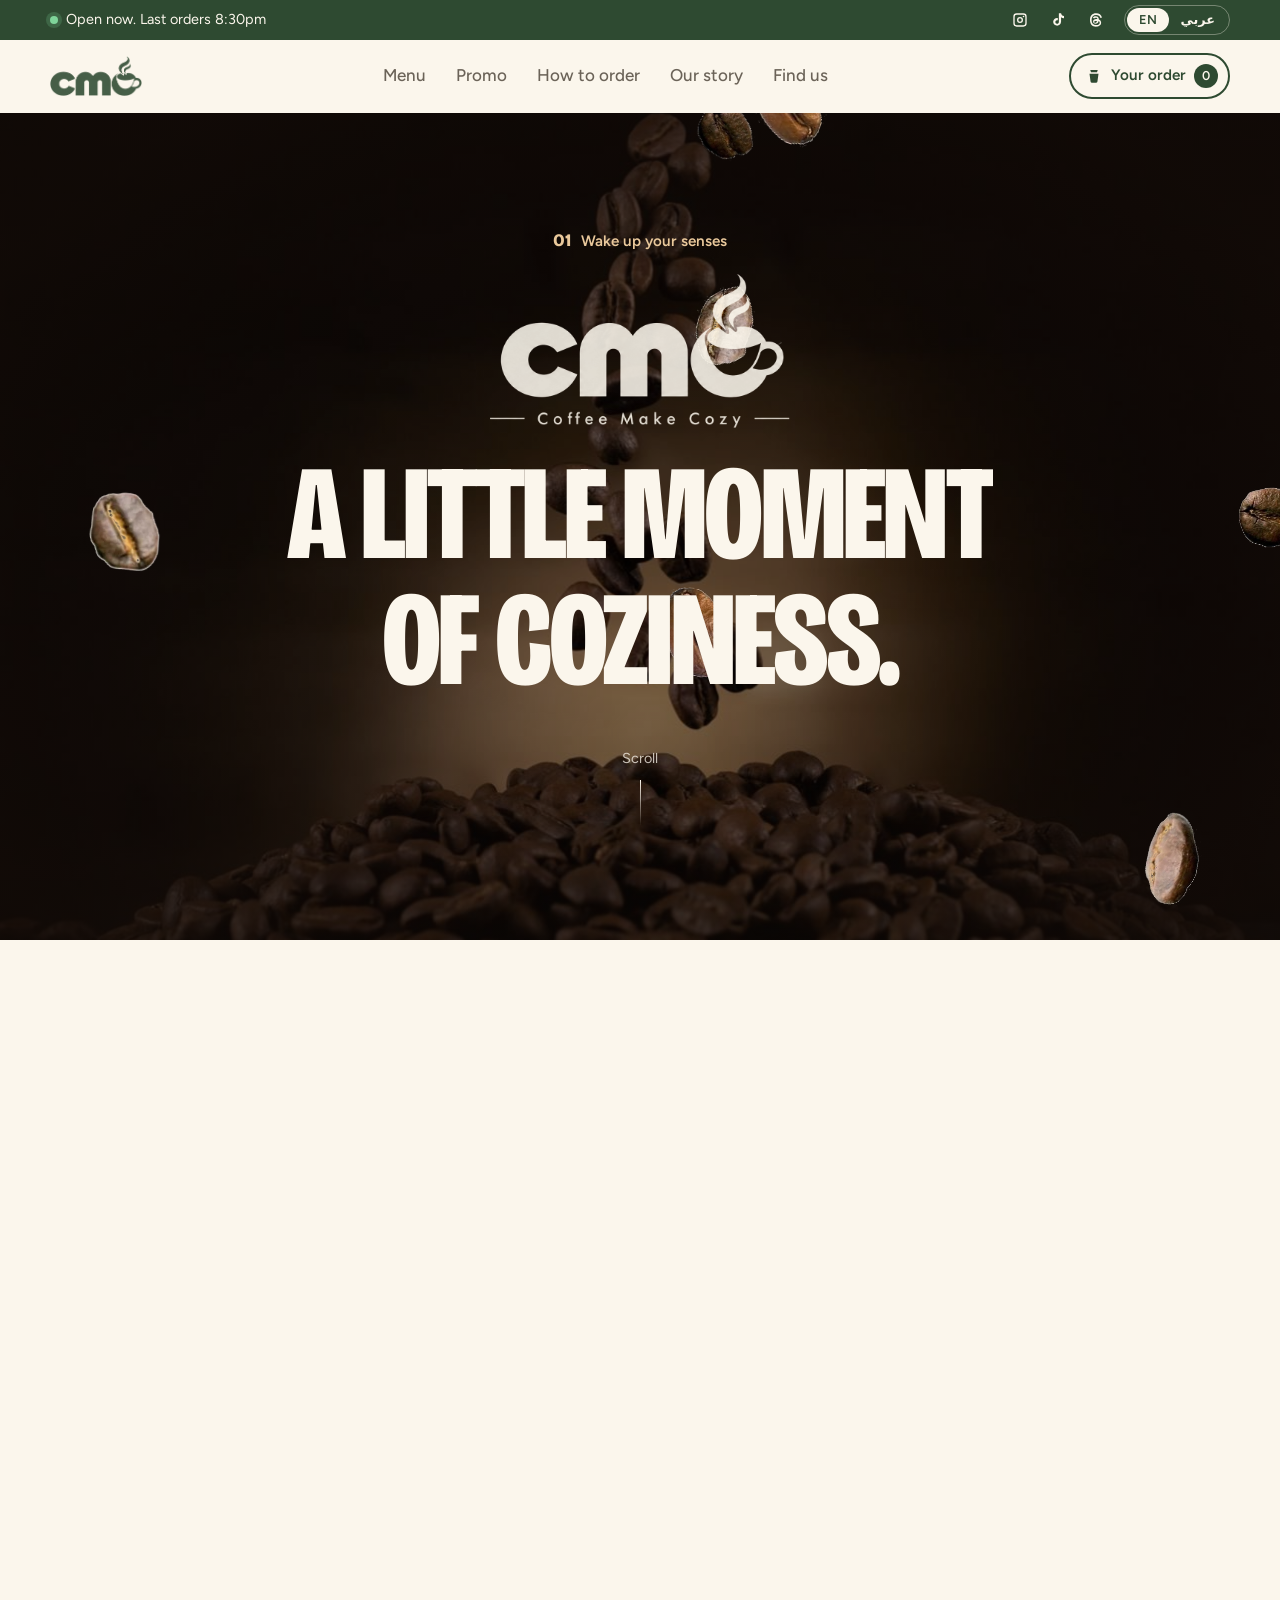
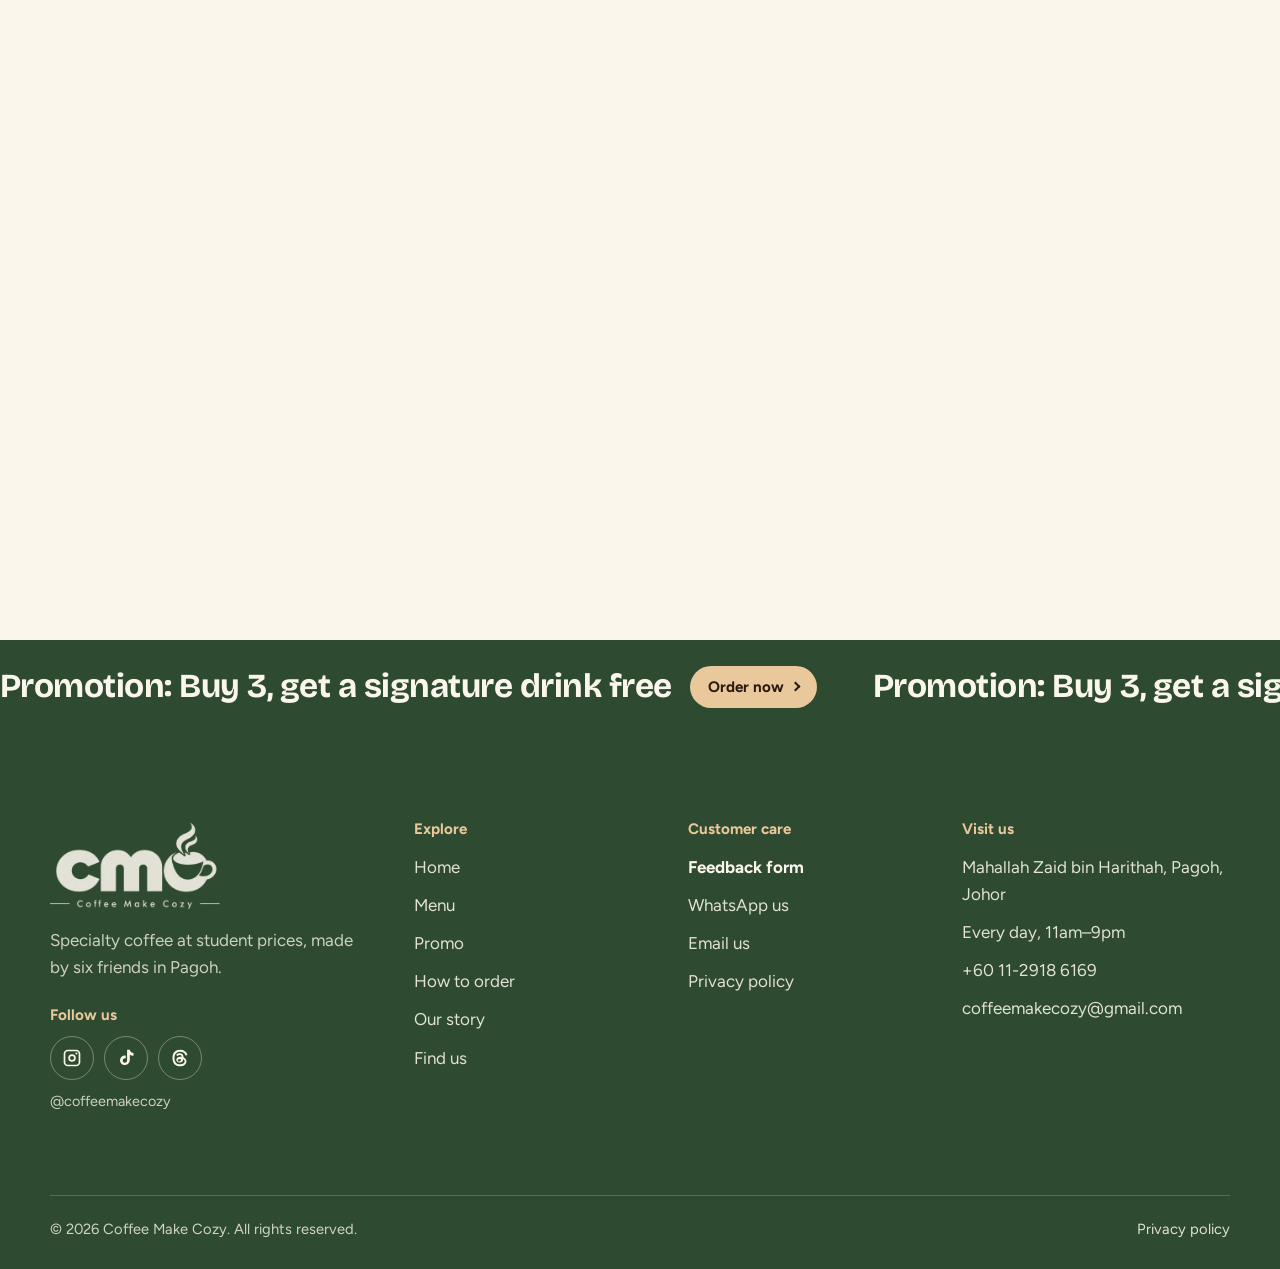
==== commit 046ceff6: "Our story: sharper, higher-resolution team photo Lightly denoised and upscaled 3x (3084x1950) with s" ====
--- a/index.html
+++ b/index.html
@@ -13,7 +13,7 @@
   <link rel="preconnect" href="https://fonts.googleapis.com">
   <link rel="preconnect" href="https://fonts.gstatic.com" crossorigin>
   <link href="https://fonts.googleapis.com/css2?family=Bricolage+Grotesque:opsz,wdth,wght@12..96,75..100,500..800&family=Figtree:wght@400;500;600;700&family=IBM+Plex+Sans+Arabic:wght@400;500;600;700&family=Noto+Kufi+Arabic:wght@600;700;800&display=swap" rel="stylesheet">
-  <link rel="stylesheet" href="styles.css?v=202611230422">
+  <link rel="stylesheet" href="styles.css?v=202611230427">
   <script>
     document.documentElement.classList.replace("no-js", "js");
     try { if (JSON.parse(localStorage.getItem("cmc-lang")) === "ar") { document.documentElement.lang = "ar"; document.documentElement.dir = "rtl"; } } catch (e) {}
@@ -122,10 +122,10 @@
 
   <div id="site-bottom"></div>
 
-  <script src="i18n.js?v=202611230422"></script>
-  <script src="script.js?v=202611230422"></script>
+  <script src="i18n.js?v=202611230427"></script>
+  <script src="script.js?v=202611230427"></script>
   <script src="assets/vendor/gsap.min.js"></script>
   <script src="assets/vendor/ScrollTrigger.min.js"></script>
-  <script src="story.js?v=202611230422"></script>
+  <script src="story.js?v=202611230427"></script>
 </body>
 </html>
--- a/styles.css
+++ b/styles.css
@@ -180,7 +180,7 @@
 .story-grid { display: grid; grid-template-columns: .8fr 1.2fr; gap: clamp(32px, 6vw, 96px); align-items: center; }
 .story-arch { aspect-ratio: 3 / 4.4; max-width: 420px; }
 @media (min-width: 961px) { .story-page .story-grid { grid-template-columns: 1.1fr .9fr; } }
-.story-photo { margin: 0; border-radius: var(--r-lg); overflow: hidden; aspect-ratio: 1028 / 650; background: var(--foam); box-shadow: 0 30px 60px -30px rgba(0,0,0,.6); }
+.story-photo { margin: 0; border-radius: var(--r-lg); overflow: hidden; aspect-ratio: 3084 / 1950; background: var(--foam); box-shadow: 0 30px 60px -30px rgba(0,0,0,.6); }
 .story-photo img { width: 100%; height: 100%; object-fit: cover; object-position: center top; }
 .story h2 { color: var(--cream); max-width: 14ch; }
 .story p { color: rgba(241,230,210,.82); max-width: 58ch; font-size: 1.1rem; line-height: 1.7; }
